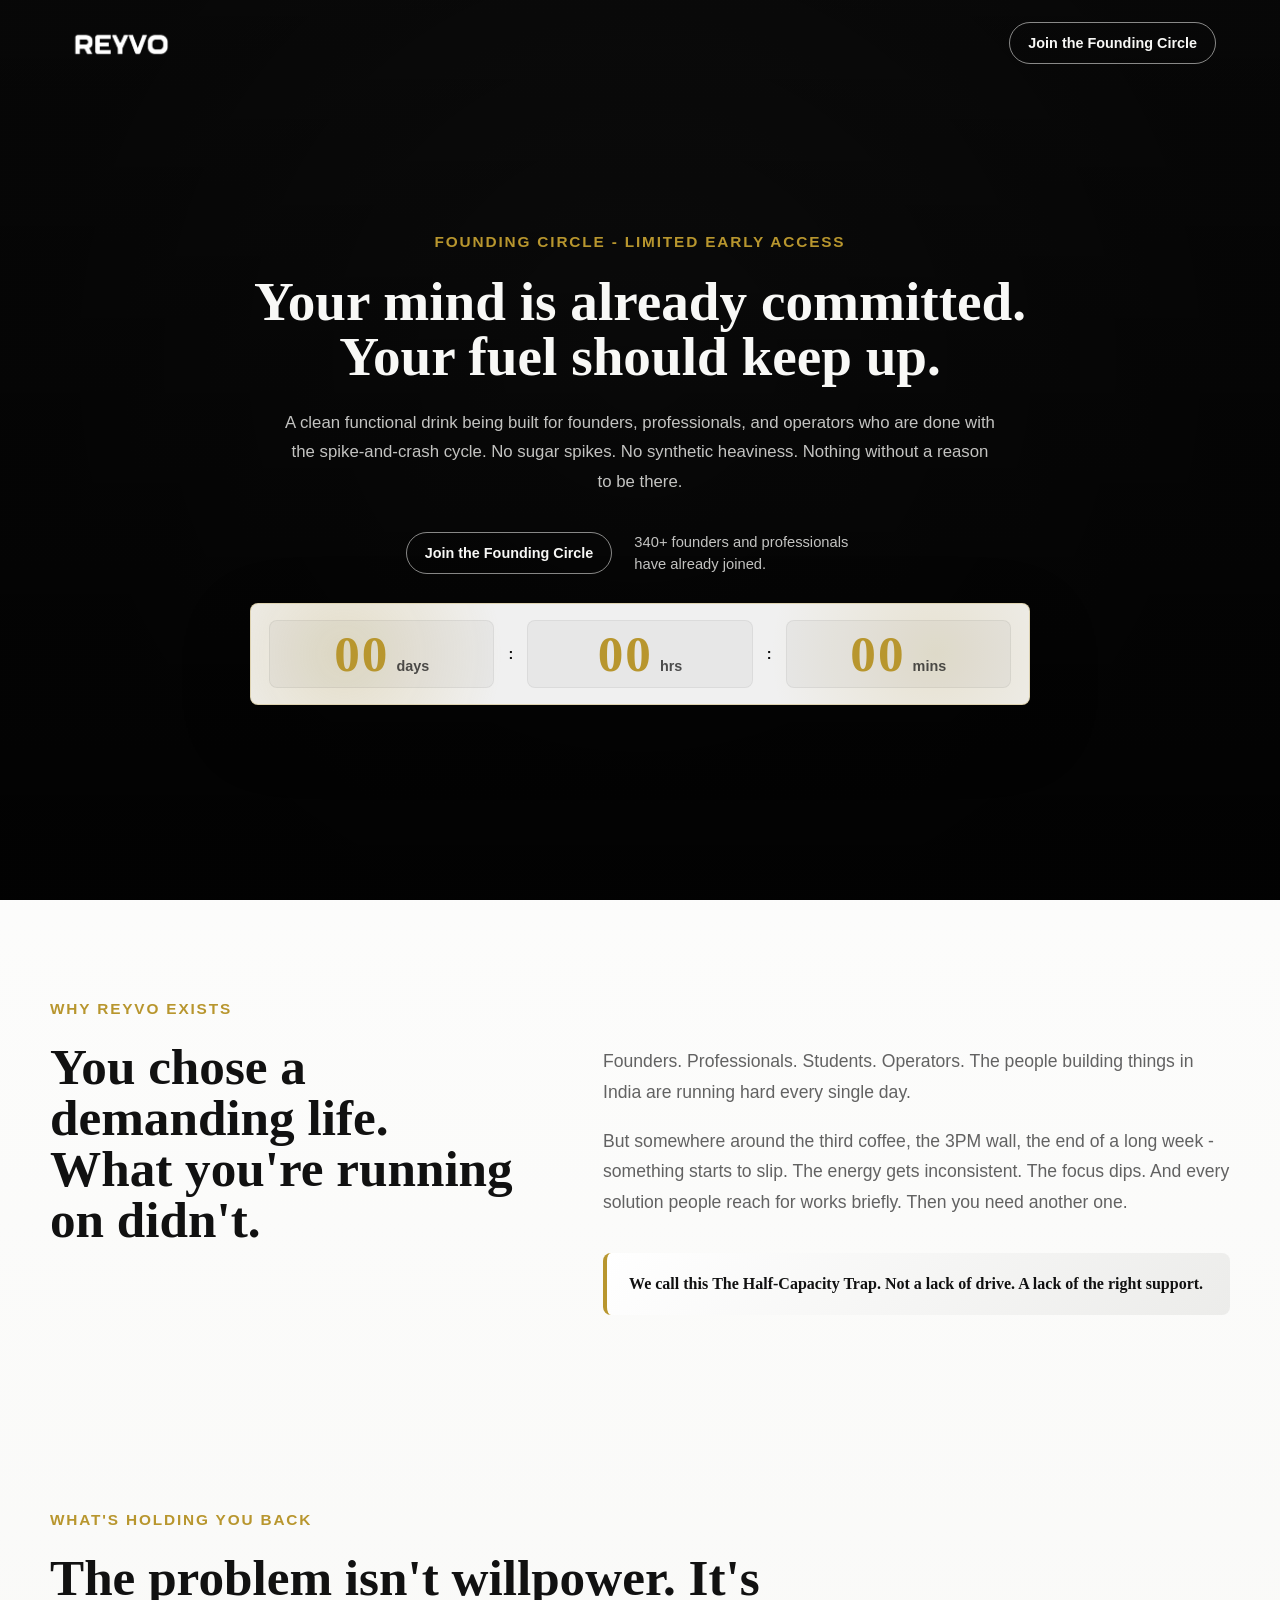
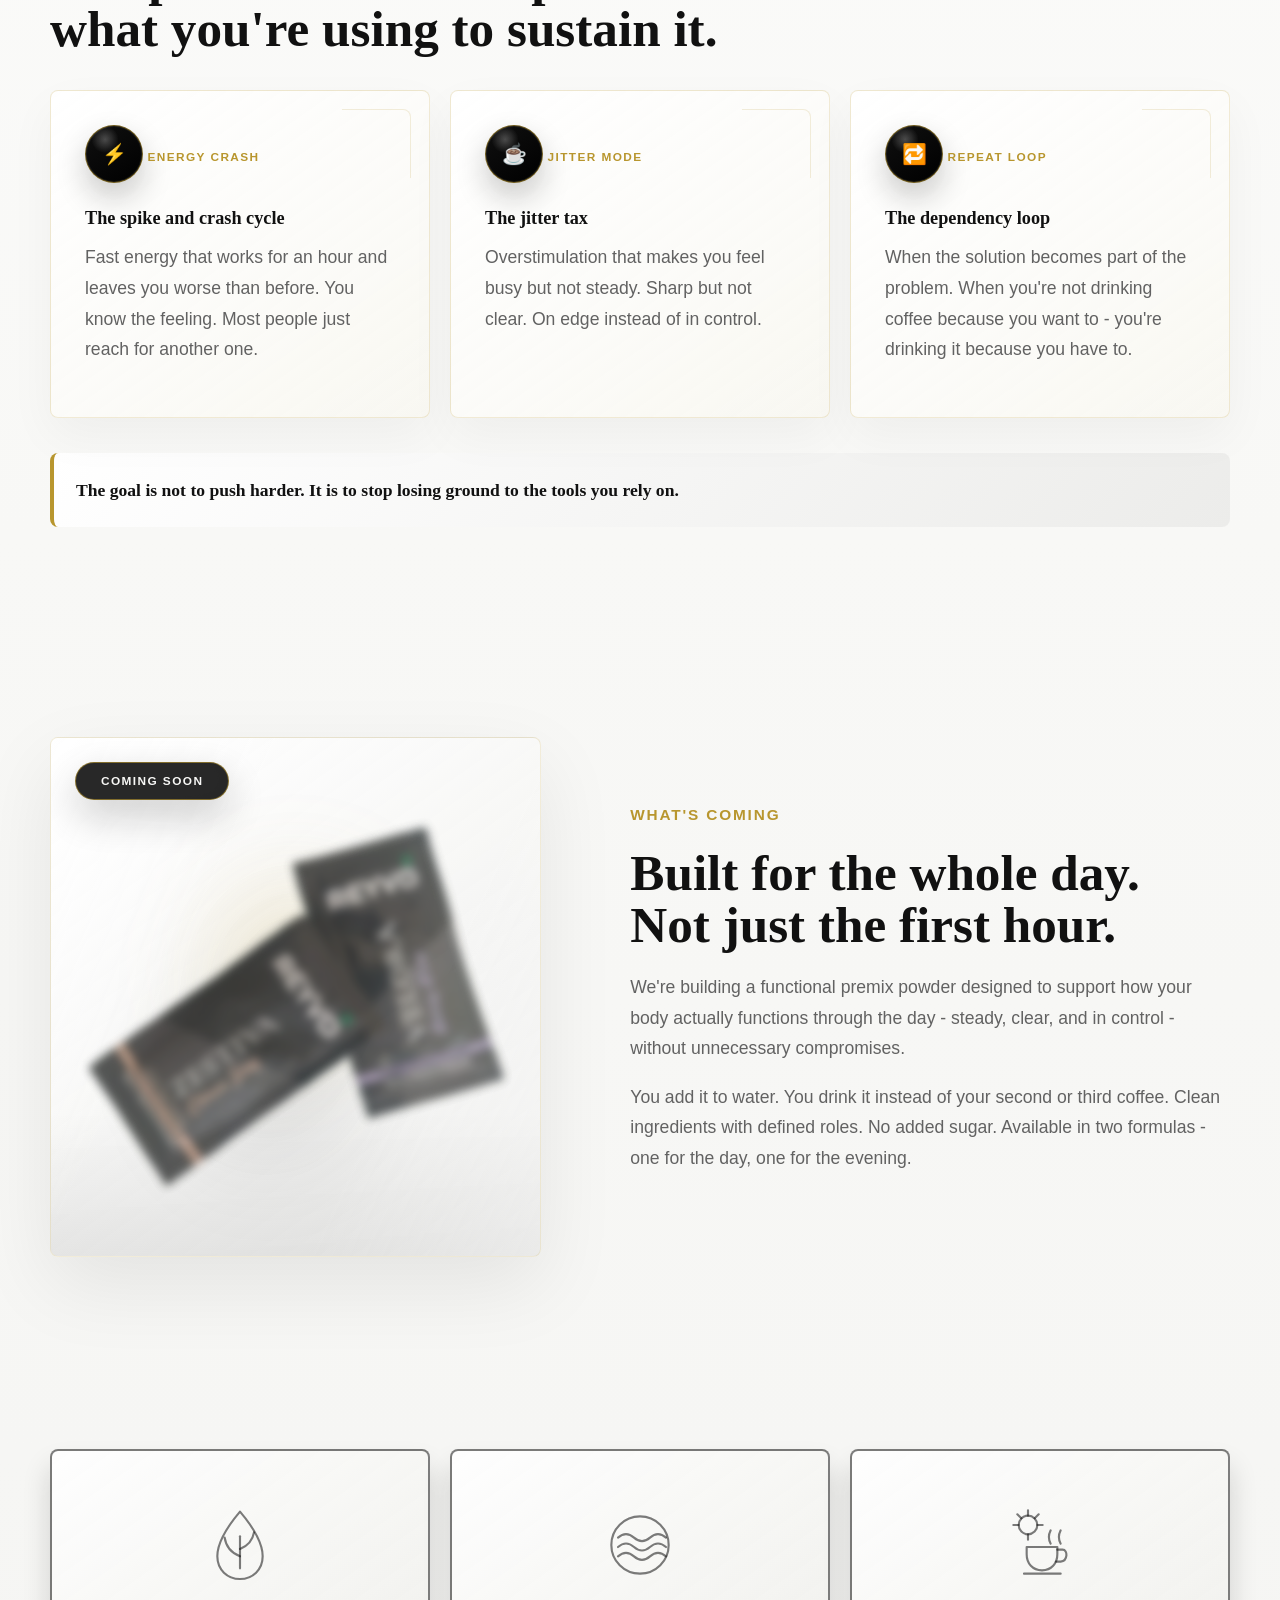
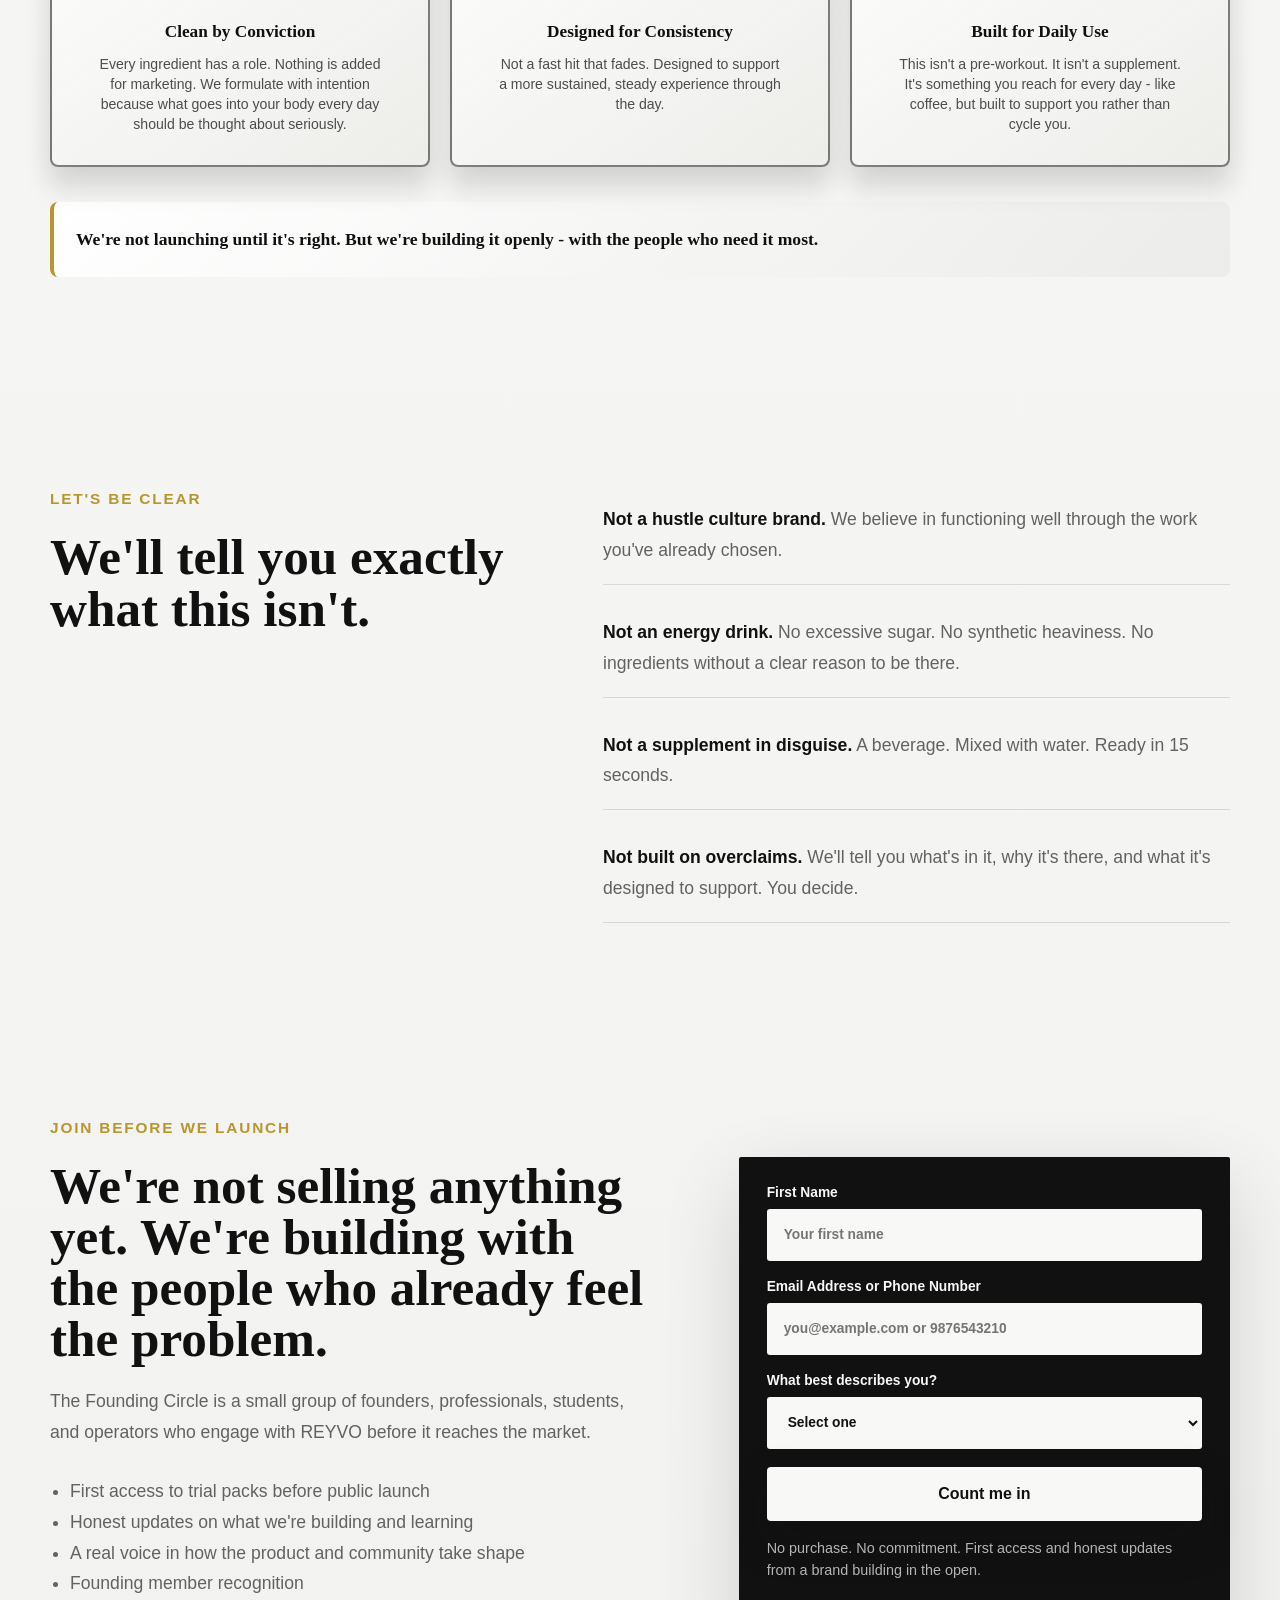
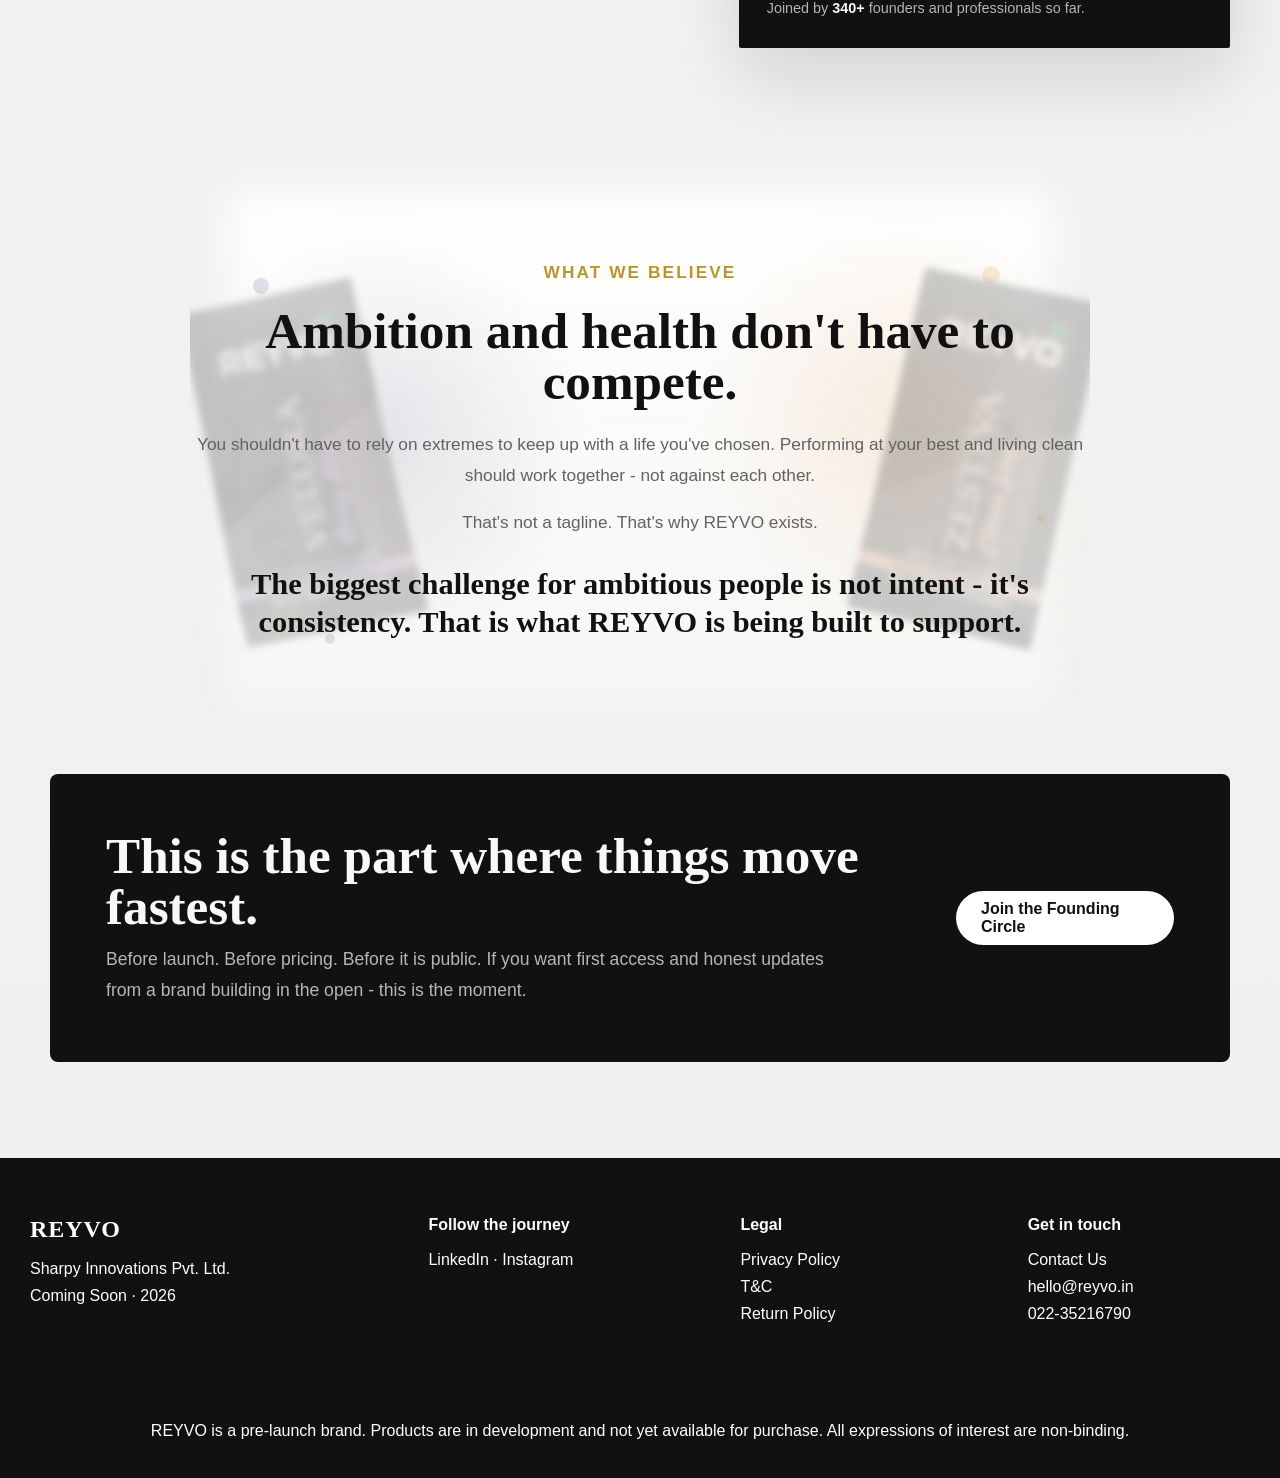
==== index.html @ 83e5f423 "coming soon page" ====
<!DOCTYPE html>
<html lang="en">

<head>
    <meta charset="UTF-8">
    <meta name="viewport" content="width=device-width, initial-scale=1.0">
    <title>REYVO - Coming Soon</title>
    <link rel="preconnect" href="https://fonts.googleapis.com">
    <link rel="preconnect" href="https://fonts.gstatic.com" crossorigin>
    <link
        href="https://fonts.googleapis.com/css2?family=Bebas+Neue&family=DM+Sans:wght@500;700&family=Inter:wght@400;500;600;700;800&display=swap"
        rel="stylesheet">
    <link rel="stylesheet" href="style.css">
</head>

<body>
    <header class="site-header">
        <a class="brand" href="#top" aria-label="REYVO home">
            <img src="assets/reyvo-logo.png" alt="REYVO">
        </a>
        <a class="header-cta" href="#founding-circle">Join the Founding Circle</a>
    </header>

    <main id="top">
        <section class="hero section reveal">
            <div class="hero-bg" aria-hidden="true">
                <video class="hero-video" autoplay muted loop playsinline preload="auto">
                    <source src="assets/video-hero.mp4" type="video/mp4">
                </video>
                <div class="hero-overlay"></div>
            </div>
            <div class="hero-copy reveal-left">
                <p class="eyebrow">Founding Circle - Limited Early Access</p>
                <h1>Your mind is already committed. Your fuel should keep up.</h1>
                <p class="hero-text">A clean functional drink being built for founders, professionals, and operators who
                    are done with the spike-and-crash cycle. No sugar spikes. No synthetic heaviness. Nothing without a
                    reason to be there.</p>
                <div class="hero-actions">
                    <a class="header-cta" href="#founding-circle">Join the Founding Circle</a>
                    <p><span data-count>340+</span> founders and professionals have already joined.</p>
                </div>
                <div class="hero-countdown" id="countdown" aria-label="Launch countdown">
                    <span><strong id="days">--</strong> days </span>
                    :
                    <span><strong id="hours">--</strong> hrs</span>
                    :
                    <span><strong id="minutes">--</strong> mins</span>
                </div>
            </div>
        </section>

        <section class="section split reveal">
            <div>
                <p class="eyebrow">Why REYVO Exists</p>
                <h2>You chose a demanding life. What you're running on didn't.</h2>
            </div>
            <div class="body-copy">
                <p>Founders. Professionals. Students. Operators. The people building things in India are running hard
                    every single day.</p>
                <p>But somewhere around the third coffee, the 3PM wall, the end of a long week - something starts to
                    slip. The energy gets inconsistent. The focus dips. And every solution people reach for works
                    briefly. Then you need another one.</p>
                <div class="callout">We call this <strong>The Half-Capacity Trap</strong>. Not a lack of drive. A lack
                    of the right support.</div>
            </div>
        </section>

        <section class="section reveal">
            <div class="section-heading">
                <p class="eyebrow">What's Holding You Back</p>
                <h2>The problem isn't willpower. It's what you're using to sustain it.</h2>
            </div>
            <div class="three-grid">
                <article class="card">
                    <div class="card-icon" aria-hidden="true">&#9889;</div>
                    <span>Energy crash</span>
                    <h3>The spike and crash cycle</h3>
                    <p>Fast energy that works for an hour and leaves you worse than before. You know the feeling. Most
                        people just reach for another one.</p>
                </article>
                <article class="card">
                    <div class="card-icon" aria-hidden="true">&#9749;</div>
                    <span>Jitter mode</span>
                    <h3>The jitter tax</h3>
                    <p>Overstimulation that makes you feel busy but not steady. Sharp but not clear. On edge instead of
                        in control.</p>
                </article>
                <article class="card">
                    <div class="card-icon" aria-hidden="true">&#128257;</div>
                    <span>Repeat loop</span>
                    <h3>The dependency loop</h3>
                    <p>When the solution becomes part of the problem. When you're not drinking coffee because you want
                        to - you're drinking it because you have to.</p>
                </article>
            </div>
            <p class="bottom-line">The goal is not to push harder. It is to stop losing ground to the tools you rely on.
            </p>
        </section>

        <section class="section product-section reveal">
            <div class="product-visual" aria-hidden="true">
                <span class="product-badge">Coming Soon</span>
                <img class="product-tease" src="assets/both_can_rembg.png" alt="">
            </div>
            <div class="product-copy">
                <p class="eyebrow">What's Coming</p>
                <h2>Built for the whole day. Not just the first hour.</h2>
                <p>We're building a functional premix powder designed to support how your body actually functions
                    through the day - steady, clear, and in control - without unnecessary compromises.</p>
                <p>You add it to water. You drink it instead of your second or third coffee. Clean ingredients with
                    defined roles. No added sugar. Available in two formulas - one for the day, one for the evening.</p>
            </div>
        </section>

        <section class="section reveal">
            <div class="three-grid pillars">
                <article>
                    <div class="pillar-mark">
                  
                        <svg class="pillar-icon" viewBox="0 0 120 120" aria-hidden="true">
                            <path d="M60 10C38 36 26 58 26 77c0 20 15 34 34 34s34-14 34-34C94 58 82 36 60 10Z" />
                            <path d="M60 95V47" />
                            <path d="M60 77c-13-5-21-14-23-28" />
                            <path d="M60 66c12-5 19-13 21-25" />
                        </svg>
                    </div>
                    <h3>Clean by Conviction</h3>
                    <p>Every ingredient has a role. Nothing is added for marketing. We formulate with intention because
                        what goes into your body every day should be thought about seriously.</p>
                </article>
                <article>
                    <div class="pillar-mark">
                      
                        <svg class="pillar-icon" viewBox="0 0 120 120" aria-hidden="true">
                            <circle cx="60" cy="60" r="43" />
                            <path d="M27 49c8-7 16-7 24 0s16 7 24 0 16-7 24 0" />
                            <path d="M27 63c8-7 16-7 24 0s16 7 24 0 16-7 24 0" />
                            <path d="M27 77c8-7 16-7 24 0s16 7 24 0 16-7 24 0" />
                        </svg>
                    </div>
                    <h3>Designed for Consistency</h3>
                    <p>Not a fast hit that fades. Designed to support a more sustained, steady experience through the
                        day.</p>
                </article>
                <article>
                    <div class="pillar-mark">
                   
                        <svg class="pillar-icon" viewBox="0 0 120 120" aria-hidden="true">
                            <circle cx="42" cy="30" r="14" />
                            <path d="M42 8v8M42 44v8M20 30h8M56 30h8M26 14l6 6M58 14l-6 6" />
                            <path d="M50 63h36v11c0 14-9 24-23 24S40 88 40 74V63h10Z" />
                            <path d="M86 67h8c8 0 8 17-3 18h-7" />
                            <path d="M36 103h55" />
                            <path d="M76 38c-4 8-4 13 0 20M91 38c-4 8-4 13 0 20" />
                        </svg>
                    </div>
                    <h3>Built for Daily Use</h3>
                    <p>This isn't a pre-workout. It isn't a supplement. It's something you reach for every day - like
                        coffee, but built to support you rather than cycle you.</p>
                </article>
            </div>
            <p class="bottom-line">We're not launching until it's right. But we're building it openly - with the people
                who need it most.</p>
        </section>

        <section class="section split reveal">
            <div>
                <p class="eyebrow">Let's Be Clear</p>
                <h2>We'll tell you exactly what this isn't.</h2>
            </div>
            <div class="not-list">
                <p><strong>Not a hustle culture brand.</strong> We believe in functioning well through the work you've
                    already chosen.</p>
                <p><strong>Not an energy drink.</strong> No excessive sugar. No synthetic heaviness. No ingredients
                    without a clear reason to be there.</p>
                <p><strong>Not a supplement in disguise.</strong> A beverage. Mixed with water. Ready in 15 seconds.</p>
                <p><strong>Not built on overclaims.</strong> We'll tell you what's in it, why it's there, and what it's
                    designed to support. You decide.</p>
            </div>
        </section>

        <section class="section form-section reveal" id="founding-circle">
            <div class="form-copy">
                <p class="eyebrow">Join Before We Launch</p>
                <h2>We're not selling anything yet. We're building with the people who already feel the problem.</h2>
                <p>The Founding Circle is a small group of founders, professionals, students, and operators who engage
                    with REYVO before it reaches the market.</p>
                <ul>
                    <li>First access to trial packs before public launch</li>
                    <li>Honest updates on what we're building and learning</li>
                    <li>A real voice in how the product and community take shape</li>
                    <li>Founding member recognition</li>
                </ul>
            </div>
            <form class="signup-form" id="signupForm">
                <input type="hidden" name="form_type" value="founding_circle">
                <label>
                    First Name
                    <input type="text" name="name" placeholder="Your first name" required>
                </label>
                <label>
                    Email Address or Phone Number
                    <input type="text" name="contact" placeholder="you@example.com or 9876543210" required>
                </label>
                <label>
                    What best describes you?
                    <select name="role" required>
                        <option value="">Select one</option>
                        <option>Founder</option>
                        <option>Professional</option>
                        <option>Student</option>
                        <option>Active</option>
                        <option>Other</option>
                    </select>
                </label>
                <button class="button primary" type="submit">Count me in</button>
                <p class="form-note">No purchase. No commitment. First access and honest updates from a brand building
                    in the open.</p>
                <p class="joined">Joined by <strong data-count>340+</strong> founders and professionals so far.</p>
            </form>
        </section>

        <section class="section belief reveal">
            <div class="belief-bg" aria-hidden="true">
                <img class="belief-can belief-can-berry" src="assets/product-can.png" alt="">
                <img class="belief-can belief-can-citrus" src="assets/citrus-can-img.png" alt="">
                <span class="flavor-dot dot-one"></span>
                <span class="flavor-dot dot-two"></span>
                <span class="flavor-dot dot-three"></span>
                <span class="flavor-dot dot-four"></span>
                <span class="flavor-dot dot-five"></span>
            </div>
            <p class="eyebrow">What We Believe</p>
            <h2>Ambition and health don't have to compete.</h2>
            <p>You shouldn't have to rely on extremes to keep up with a life you've chosen. Performing at your best and
                living clean should work together - not against each other.</p>
            <p>That's not a tagline. That's why REYVO exists.</p>
            <strong>The biggest challenge for ambitious people is not intent - it's consistency. That is what REYVO is
                being built to support.</strong>
        </section>

        <section class="cta-band reveal">
            <div>
                <h2>This is the part where things move fastest.</h2>
                <p>Before launch. Before pricing. Before it is public. If you want first access and honest updates from
                    a brand building in the open - this is the moment.</p>
            </div>
            <a class="button secondary" href="#founding-circle">Join the Founding Circle</a>
        </section>
    </main>

    <footer class="footer">
        <div class="footer-inner">
            <div>
                <strong>REYVO</strong>
                <p>Sharpy Innovations Pvt. Ltd.<br>Coming Soon · 2026</p>
            </div>
            <div>
                <strong>Follow the journey</strong>
                <p><a href="https://www.linkedin.com/company/reyvo" target="_blank" rel="noopener">LinkedIn</a> · <a href="https://www.instagram.com/reyvoindia" target="_blank" rel="noopener">Instagram</a></p>
            </div>
            <div>
                <strong>Legal</strong>
                <p><a href="privacy-policy.html">Privacy Policy</a><br><a href="terms-and-conditions.html">T&amp;C</a><br><a href="refund-return-policy.html">Return Policy</a></p>
            </div>
            <div>
                <strong>Get in touch</strong>
                <p><a href="contact-us.html">Contact Us</a><br><a href="mailto:hello@reyvo.in">hello@reyvo.in</a><br><a href="tel:02235216790">022-35216790</a></p>
            </div>
            <p class="micro">REYVO is a pre-launch brand. Products are in development and not yet available for
                purchase. All expressions of interest are non-binding.</p>
        </div>
    </footer>

    <script src="script.js"></script>
</body>

</html>
---- style.css ----
:root {
    --cream: #F8F8F6;
    --warm: #ECECEA;
    --ink: #111111;
    --muted: #626262;
    --line: rgba(17, 17, 17, 0.12);
    --white: #FFFFFF;
    --silver: #C9C9C6;
    --gold: #B8962E;
    --gold-soft: rgba(184, 150, 46, 0.14);
    --graphite: #2A2A2A;
    --shadow: 0 28px 80px rgba(17, 17, 17, 0.14);
}

@font-face {
    font-family: "Davioza Molegs";
    src: url("assets/fonts/DaviozaMolegs.otf") format("opentype");
    font-weight: 400;
    font-style: normal;
    font-display: swap;
}

* {
    box-sizing: border-box;
}

html {
    scroll-behavior: smooth;
}

body {
    margin: 0;
    font-family: Calibri, "Segoe UI", Arial, sans-serif;
    background:
        linear-gradient(180deg, #FFFFFF 0%, var(--cream) 34%, #EFEFED 100%);
    color: var(--ink);
    letter-spacing: 0;
}

a {
    color: inherit;
    text-decoration: none;
}

.site-header {
    position: fixed;
    top: 0;
    left: 0;
    right: 0;
    z-index: 20;
    display: flex;
    align-items: center;
    justify-content: space-between;
    padding: 22px clamp(20px, 5vw, 72px);
    transition: background 260ms ease, border-color 260ms ease, box-shadow 260ms ease;
}

.site-header.is-scrolled {
    background: rgba(248, 248, 246, 0.9);
    border-bottom-color: var(--line);
    box-shadow: 0 10px 34px rgba(17, 17, 17, 0.08);
    backdrop-filter: blur(18px);
}

.brand {
    display: inline-flex;
    align-items: center;
    font-size: 1.28rem;
    font-weight: 800;
    transition: color 220ms ease;
}

.brand img {
    display: block;
    width: auto;
    height: 34px;
    object-fit: contain;
    filter: brightness(0) invert(1);
    transition: filter 220ms ease, opacity 220ms ease;
}

.brand:hover img {
    opacity: 0.82;
}

.site-header.is-scrolled .brand img {
    filter: none;
}

.header-cta {
    display: inline-flex;
    align-items: center;
    gap: 4px;
    min-height: 42px;
    padding: 0 18px;
    border: 1px solid rgba(248, 248, 246, 0.54);
    color: var(--cream);
    border-radius: 999px;
    font-weight: 700;
    font-size: 0.9rem;
    transition: background 220ms ease, color 220ms ease, border-color 220ms ease, transform 220ms ease;
}

.site-header.is-scrolled .header-cta {
    border-color: var(--ink);
    color: var(--ink);
}

.header-cta:hover {
    background: var(--cream);
    color: var(--ink);
    border-color: var(--cream);
    transform: translateY(-1px);
}

.site-header.is-scrolled .header-cta:hover {
    background: var(--ink);
    color: var(--cream);
    border-color: var(--ink);
}

.section {
    width: min(1180px, calc(100% - 40px));
    margin: 0 auto;
    padding: 96px 0;
}

.hero {
    position: relative;
    overflow: hidden;
    min-height: 100vh;
    display: flex;
    justify-content: center;
    align-items: center;
    isolation: isolate;
    text-align: center;
    width: 100%;
    max-width: none;
    padding-left: max(20px, calc((100vw - 1180px) / 2));
    padding-right: max(20px, calc((100vw - 1180px) / 2));
    padding-top: 130px;
    background:
        linear-gradient(rgba(17, 17, 17, 0.68), rgba(17, 17, 17, 0.84)),
        var(--ink);
}

.hero-copy {
    position: relative;
    z-index: 2;
    max-width: 880px;
    margin: 0 auto;
}

.hero .eyebrow,
.hero h1,
.hero .hero-text,
.hero .hero-actions,
.hero .hero-countdown {
    opacity: 0;
    will-change: transform, opacity;
}

.hero.visible .eyebrow {
    animation: heroSlideDown 780ms cubic-bezier(0.22, 1, 0.36, 1) 120ms both;
}

.hero.visible h1 {
    animation: heroSlideUp 900ms cubic-bezier(0.22, 1, 0.36, 1) 260ms both;
}

.hero.visible .hero-text {
    animation: heroSlideLeft 860ms cubic-bezier(0.22, 1, 0.36, 1) 430ms both;
}

.hero.visible .hero-actions {
    animation: heroSlideRight 860ms cubic-bezier(0.22, 1, 0.36, 1) 590ms both;
}

.hero.visible .hero-countdown {
    animation: heroScaleIn 820ms cubic-bezier(0.22, 1, 0.36, 1) 760ms both;
}

.hero-bg {
    position: absolute;
    inset: 0;
    z-index: 1;
    pointer-events: none;
}

.hero-video {
    position: absolute;
    inset: 0;
    width: 100%;
    height: 100%;
    object-fit: cover;
    opacity: 0.72;
    transform: scale(1.06);
    filter: blur(3px) grayscale(0.16) saturate(0.9) contrast(1.08);
}

.hero-overlay {
    position: absolute;
    inset: 0;
    background:
        linear-gradient(180deg, rgba(0, 0, 0, 0.24) 0%, rgba(0, 0, 0, 0.5) 44%, rgba(0, 0, 0, 0.78) 100%),
        radial-gradient(circle at 50% 40%, rgba(0, 0, 0, 0.05), rgba(0, 0, 0, 0.46) 70%);
}

.eyebrow {
    margin: 0 0 18px;
    color: var(--gold);
    font-size: 0.96rem;
    font-weight: 800;
    letter-spacing: 0.12em;
    text-transform: uppercase;
}

.hero h1 {
    color: var(--cream);
    line-height: 1;
}

.hero .hero-text,
.hero .hero-actions p {
    color: rgba(248, 248, 246, 0.78);
}

h1,
h2,
h3,
p {
    margin-top: 0;
}

h1 {
    font-family: Georgia, "Times New Roman", serif;
    max-width: 820px;
    margin-bottom: 24px;
    font-size: clamp(3rem, 5.8vw, 3.45rem);
    line-height: 0.98;
    letter-spacing: 0;
}

h2 {
    font-family: Georgia, "Times New Roman", serif;
    margin-bottom: 22px;
    font-size: clamp(2rem, 4vw, 3.6rem);
    line-height: 1;
    letter-spacing: 0;
}

h3 {
    font-family: Georgia, "Times New Roman", serif;
    margin-bottom: 12px;
    font-size: 1.14rem;
    line-height: 1.25;
}

p,
li {
    color: var(--muted);
    font-size: 1.1rem;
    line-height: 1.75;
}

.hero-text {
    margin-left: auto;
    margin-right: auto;
    max-width: 710px;
    font-size: 1.05rem;
}

.hero-actions {
    display: flex;
    flex-wrap: wrap;
    gap: 18px 22px;
    justify-content: center;
    align-items: center;
    margin-top: 34px;
}

.hero-actions p {
    max-width: 240px;
    margin: 0;
    font-size: 0.92rem;
    line-height: 1.5;
    text-align: left;
}

.hero-countdown {
    position: relative;
    width: min(780px, 100%);
    margin: 28px auto 0;
    padding: 16px 18px;
    display: flex;
    align-items: center;
    justify-content: center;
    gap: 14px;
    background: rgba(255, 255, 255, 0.94);
    border: 1px solid rgba(184, 150, 46, 0.32);
    border-radius: 8px;
    box-shadow: 0 24px 70px rgba(0, 0, 0, 0.24);
    color: var(--ink);
    font-family: Calibri, "Segoe UI", Arial, sans-serif;
    font-size: 0.9rem;
    font-weight: 700;
    overflow: hidden;
    text-transform: lowercase;
}

.hero-countdown::before {
    content: "";
    position: absolute;
    inset: 0;
    background:
        radial-gradient(circle at 12% 50%, rgba(184, 150, 46, 0.2), transparent 23%),
        radial-gradient(circle at 88% 50%, rgba(184, 150, 46, 0.16), transparent 24%);
    pointer-events: none;
}

.hero-countdown::after {
    content: "";
    position: absolute;
    top: 0;
    bottom: 0;
    left: -45%;
    width: 38%;
    background: linear-gradient(90deg, transparent, rgba(184, 150, 46, 0.18), transparent);
    transform: skewX(-18deg);
    animation: countdownSheen 4.8s ease-in-out infinite;
    pointer-events: none;
}

.hero-countdown span {
    position: relative;
    z-index: 1;
    flex: 1 1 0;
    min-height: 64px;
    display: inline-flex;
    justify-content: center;
    align-items: baseline;
    gap: 7px;
    padding: 10px 14px;
    background: rgba(17, 17, 17, 0.035);
    border: 1px solid rgba(17, 17, 17, 0.06);
    border-radius: 8px;
    color: rgba(17, 17, 17, 0.72);
    white-space: nowrap;
    transition: transform 220ms ease, border-color 220ms ease, background 220ms ease;
}

.hero-countdown span:hover {
    transform: translateY(-3px);
    background: rgba(184, 150, 46, 0.1);
    border-color: rgba(184, 150, 46, 0.28);
}

.hero-countdown strong {
    color: var(--gold);
    font-family: Georgia, "Times New Roman", serif;
    font-size: clamp(2.2rem, 4vw, 3.2rem);
    line-height: 0.9;
    letter-spacing: 0.04em;
}

.hero-countdown i {
    position: relative;
    z-index: 1;
    display: inline-flex;
    color: rgba(17, 17, 17, 0.42);
    font-style: normal;
}

.hero-countdown i::before {
    content: "\00B7";
}

.button {
    display: inline-flex;
    align-items: center;
    justify-content: center;
    min-height: 54px;
    padding: 0 24px;
    border-radius: 999px;
    border: 1px solid transparent;
    font-family: Calibri, "Segoe UI", Arial, sans-serif;
    font-weight: 800;
    transition: transform 220ms ease, box-shadow 220ms ease, background 220ms ease;
    cursor: pointer;
}

.button:hover {
    transform: translateY(-2px);
}

.primary {
    background: var(--ink);
    color: var(--cream);
    box-shadow: 0 18px 44px rgba(17, 17, 17, 0.22);
}

.primary:hover {
    background: #000000;
    box-shadow: 0 22px 54px rgba(17, 17, 17, 0.28);
}

.secondary {
    background: var(--white);
    color: var(--ink);
}

.hero-panel {
    position: relative;
    min-height: 560px;
    padding: 34px;
    overflow: hidden;
    background:
        linear-gradient(145deg, rgba(255, 255, 255, 0.94), rgba(232, 232, 230, 0.84)),
        radial-gradient(circle at 20% 12%, rgba(5, 5, 5, 0.9), transparent 34%);
    border: 1px solid rgba(17, 17, 17, 0.1);
    border-radius: 8px;
    box-shadow: var(--shadow);
}


.product-orbit {
    position: absolute;
    inset: 0;
    display: grid;
    place-items: center;
}

.product-blur {
    width: 210px;
    height: 360px;
    border-radius: 26px;
    background:
        linear-gradient(90deg, rgba(255, 255, 255, 0.28), transparent 22%),
        linear-gradient(155deg, #111111 0%, #303030 44%, #B8962E 72%, #D8D8D4 100%);
    filter: blur(3.5px);
    transform: rotate(-8deg);
    animation: floatProduct 6s ease-in-out infinite;
}

.product-blur::after {
    content: "REYVO";
    position: absolute;
    inset: 0;
    display: grid;
    place-items: center;
    color: rgba(237, 237, 234, 0.78);
    font-size: 2rem;
    font-weight: 800;
    writing-mode: vertical-rl;
}

.can-shadow {
    position: absolute;
    bottom: 86px;
    width: 260px;
    height: 32px;
    background: rgba(17, 17, 17, 0.2);
    border-radius: 50%;
    filter: blur(16px);
    animation: shadowPulse 6s ease-in-out infinite;
}

.hero-proof {
    position: absolute;
    left: 24px;
    right: 24px;
    bottom: 24px;
    z-index: 2;
    display: flex;
    flex-wrap: wrap;
    gap: 10px;
}

.hero-proof span {
    min-height: 34px;
    display: inline-flex;
    align-items: center;
    padding: 0 13px;
    background: rgba(255, 255, 255, 0.76);
    border: 1px solid rgba(184, 150, 46, 0.24);
    border-radius: 999px;
    color: var(--ink);
    font-size: 0.78rem;
    font-weight: 800;
    backdrop-filter: blur(12px);
}

.countdown-band {
    width: min(1180px, calc(100% - 40px));
    margin: -34px auto 28px;
    padding: clamp(24px, 4vw, 38px);
    display: grid;
    grid-template-columns: 0.85fr 1.15fr;
    gap: 24px;
    align-items: center;
    background: var(--ink);
    border: 1px solid rgba(184, 150, 46, 0.28);
    border-radius: 8px;
    box-shadow: 0 24px 70px rgba(17, 17, 17, 0.16);
}

.countdown-band h2 {
    margin: 0;
    color: var(--cream);
    font-size: clamp(1.6rem, 3vw, 3rem);
}

.countdown {
    position: relative;
    z-index: 2;
    display: grid;
    grid-template-columns: repeat(3, 1fr);
    gap: 10px;
}

.countdown div {
    padding: 18px 12px;
    background: rgba(255, 255, 255, 0.08);
    border: 1px solid rgba(248, 248, 246, 0.16);
    border-radius: 8px;
    text-align: center;
    transition: transform 220ms ease, border-color 220ms ease, background 220ms ease;
}

.countdown div:hover {
    transform: translateY(-4px);
    background: rgba(184, 150, 46, 0.14);
    border-color: rgba(184, 150, 46, 0.58);
}

.countdown strong {
    display: block;
    color: var(--cream);
    font-size: 2rem;
}

.countdown span {
    color: rgba(248, 248, 246, 0.68);
    font-size: 0.72rem;
    font-weight: 800;
    text-transform: uppercase;
}

.split {
    display: grid;
    grid-template-columns: 0.85fr 1.15fr;
    gap: clamp(32px, 7vw, 96px);
}

.body-copy {

    padding-top: 50px;
}

.body-copy p {
    margin-bottom: 18px;
}

.callout,
.bottom-line {
    margin-top: 35px;
    padding: 22px;
    color: var(--ink);
    background: linear-gradient(135deg, #FFFFFF, var(--warm));
    border-left: 4px solid var(--gold);
    border-radius: 8px;
    font-family: Georgia, "Times New Roman", serif;
    font-weight: 600;
}

.section-heading {
    max-width: 820px;
    margin-bottom: 36px;
}

.three-grid {
    display: grid;
    grid-template-columns: repeat(3, minmax(0, 1fr));
    gap: 20px;
}

.card {
    position: relative;
    padding: 34px;
    background:
        linear-gradient(145deg, rgba(255, 255, 255, 0.98), rgba(248, 247, 241, 0.86));
    border: 1px solid rgba(184, 150, 46, 0.2);
    border-radius: 8px;
    overflow: hidden;
    box-shadow: 0 18px 48px rgba(17, 17, 17, 0.045);
    transition: transform 260ms ease, box-shadow 260ms ease, border-color 260ms ease, background 260ms ease;
}

.card::before {
    content: "";
    position: absolute;
    inset: 0;
    background:
        linear-gradient(120deg, transparent 12%, rgba(255, 255, 255, 0.72) 38%, transparent 58%),
        radial-gradient(circle at 18% 12%, rgba(184, 150, 46, 0.18), transparent 30%);
    opacity: 0;
    transform: translateX(-22%);
    transition: opacity 260ms ease, transform 520ms ease;
    pointer-events: none;
}

.card::after {
    content: "";
    position: absolute;
    top: 18px;
    right: 18px;
    width: 68px;
    height: 68px;
    border-top: 1px solid rgba(184, 150, 46, 0.28);
    border-right: 1px solid rgba(184, 150, 46, 0.28);
    border-radius: 0 8px 0 0;
    opacity: 0.58;
    pointer-events: none;
}

.card:hover {
    transform: translateY(-10px);
    background:
        linear-gradient(145deg, #FFFFFF, rgba(248, 247, 241, 0.96));
    border-color: rgba(184, 150, 46, 0.52);
    box-shadow: 0 28px 80px rgba(17, 17, 17, 0.13), 0 0 0 1px rgba(184, 150, 46, 0.08);
}

.card:hover::before {
    opacity: 1;
    transform: translateX(12%);
}

.card-icon {
    width: 46px;
    height: 46px;
    display: grid;
    place-items: center;
    margin-bottom: 28px;
    background: var(--ink);
    border: 1px solid rgba(184, 150, 46, 0.32);
    border-radius: 50%;
    color: var(--gold);
    font-size: 0.76rem;
    font-weight: 900;
}



.card .card-icon {
    position: relative;
    z-index: 1;
    width: 58px;
    height: 58px;
    display: inline-grid;
    margin-bottom: 24px;
    background:
        radial-gradient(circle at 34% 24%, rgba(255, 255, 255, 0.26), transparent 24%),
        linear-gradient(145deg, #101010, #000000);
    border-color: rgba(184, 150, 46, 0.58);
    box-shadow: 0 14px 30px rgba(17, 17, 17, 0.22), inset 0 0 0 1px rgba(255, 255, 255, 0.06);
    font-size: 1.25rem;
    font-weight: 700;
    transition: transform 260ms ease, box-shadow 260ms ease, border-color 260ms ease;
}

.card:hover .card-icon {
    transform: translateY(-3px) scale(1.06);
    border-color: rgba(216, 187, 93, 0.82);
    box-shadow: 0 18px 40px rgba(17, 17, 17, 0.27), 0 0 26px rgba(184, 150, 46, 0.18);
}

.card span {
    position: relative;
    z-index: 1;
    display: inline-flex;
    margin-bottom: 18px;
    color: var(--gold);
    font-size: 0.74rem;
    font-weight: 800;
    letter-spacing: 0.12em;
    text-transform: uppercase;
}

.card h3,
.card p {
    position: relative;
    z-index: 1;
}

.pillars article {
    position: relative;
    min-height: 318px;
    display: flex;
    flex-direction: column;
    align-items: center;
    justify-content: flex-start;
    padding: 32px 22px 28px;
    background:
        linear-gradient(145deg, rgba(255, 255, 255, 0.86), rgba(235, 235, 231, 0.78));
    border: 2px solid rgba(17, 17, 17, 0.54);
    border-radius: 8px;
    text-align: center;
    box-shadow: 0 18px 28px rgba(17, 17, 17, 0.16);
    transition: transform 260ms ease, box-shadow 260ms ease, border-color 260ms ease, background 260ms ease;
}

.pillars article:hover {
    transform: translateY(-7px);
    background:
        linear-gradient(145deg, rgba(255, 255, 255, 0.96), rgba(242, 242, 238, 0.9));
    border-color: rgba(184, 150, 46, 0.82);
    box-shadow: 0 24px 38px rgba(17, 17, 17, 0.2);
}

.pillar-mark {
    position: relative;
    width: 124px;
    height: 124px;
    display: grid;
    place-items: center;
    margin: 0 auto 14px;
    color: rgba(17, 17, 17, 0.55);
}

.pillar-mark span {
    position: absolute;
    left: -2px;
    top: 48%;
    color: rgba(17, 17, 17, 0.5);
    font-size: 0.92rem;
    font-weight: 500;
    letter-spacing: 0.04em;
}

.pillar-icon {
    width: 80px;
    height: 80px;
    fill: none;
    stroke: currentColor;
    stroke-width: 3.2;
    stroke-linecap: round;
    stroke-linejoin: round;
    transition: transform 260ms ease, color 260ms ease;
}

.pillars article:hover .pillar-icon {
    color: rgba(184, 150, 46, 0.78);
    transform: translateY(-3px) scale(1.04);
}

.pillars h3 {
    max-width: 260px;
    margin: 0 auto 12px;
    font-size: 1.08rem;
    line-height: 1.28;
}

.pillars p {
    max-width: 290px;
    margin: 0 auto;
    color: rgba(17, 17, 17, 0.74);
    font-size: 0.88rem;
    line-height: 1.42;
}

.product-section {
    display: grid;
    grid-template-columns: 0.9fr 1.1fr;
    gap: clamp(34px, 7vw, 92px);
    align-items: center;
}

.product-visual {
    position: relative;
    min-height: 520px;
    display: grid;
    place-items: center;
    background:
        linear-gradient(145deg, rgba(255, 255, 255, 0.96), rgba(236, 236, 234, 0.82));
    border: 1px solid rgba(184, 150, 46, 0.18);
    border-radius: 8px;
    overflow: hidden;
    box-shadow: 0 28px 80px rgba(17, 17, 17, 0.08);
}

.product-visual::before {
    content: "";
    position: absolute;
    inset: 12%;
    background:
        radial-gradient(circle at 50% 42%, rgba(184, 150, 46, 0.24), transparent 42%),
        radial-gradient(circle at 42% 70%, rgba(17, 17, 17, 0.14), transparent 36%);
    filter: blur(38px);
    pointer-events: none;
}

.product-visual::after {
    content: "";
    position: absolute;
    inset: 0;
    background:
        linear-gradient(115deg, rgba(255, 255, 255, 0.62), transparent 32%, transparent 68%, rgba(255, 255, 255, 0.36)),
        linear-gradient(180deg, transparent 72%, rgba(17, 17, 17, 0.07));
    pointer-events: none;
}

.product-tease {
    position: relative;
    z-index: 1;
    width: min(88%, 520px);
    max-height: 500px;
    object-fit: contain;
    filter: blur(4.5px) saturate(0.9) brightness(0.88);
    opacity: 0.9;
    transform: rotate(-4deg) scale(1.08);
    transition: transform 320ms ease, filter 320ms ease, opacity 320ms ease;
}

.product-visual:hover .product-tease {
    filter: blur(3.5px) saturate(0.96) brightness(0.94);
    opacity: 0.96;
    transform: rotate(-2deg) scale(1.12);
}

.product-badge {
    position: absolute;
    top: 24px;
    left: 24px;
    z-index: 2;
    display: inline-flex;
    align-items: center;
    min-height: 38px;
    padding: 0 25px;
    background: rgba(17, 17, 17, 0.9);
    border: 1px solid rgba(184, 150, 46, 0.62);
    border-radius: 999px;
    color: var(--cream);
    box-shadow: 0 16px 38px rgba(17, 17, 17, 0.2);
    font-size: 0.74rem;
    font-weight: 900;
    letter-spacing: 0.12em;
    text-transform: uppercase;
    backdrop-filter: blur(14px);
}

.not-list {
    display: grid;
    gap: 14px;
}

.not-list p {
    margin: 0;
    padding: 18px 0;
    border-bottom: 1px solid var(--line);
}

.not-list strong {
    color: var(--ink);
}

.form-section {
    display: grid;
    grid-template-columns: 1fr 0.82fr;
    gap: clamp(32px, 7vw, 92px);
    align-items: start;
}

.form-copy ul {
    margin: 28px 0 0;
    padding-left: 20px;
}

.signup-form {
    margin-top: 42px;
    padding: 28px;
    background: var(--ink);
    border-radius: 2px;
    box-shadow: var(--shadow);
}

label {
    display: grid;
    gap: 9px;
    margin-bottom: 18px;
    color: var(--cream);
    font-size: 0.86rem;
    font-weight: 800;
}

input,
select,
textarea {
    width: 100%;
    min-height: 52px;
    padding: 0 16px;
    color: var(--ink);
    background: var(--cream);
    border: 1px solid transparent;
    border-radius: 3px;
    font: inherit;
}

input:focus,
select:focus,
textarea:focus {
    outline: 2px solid var(--silver);
    outline-offset: 2px;
}

textarea {
    min-height: 140px;
    padding-top: 14px;
    resize: vertical;
}

.signup-form .button {
    width: 100%;
    background: var(--cream);
    color: var(--ink);
    border-radius: 4px !important;
    font-size: 16px;
}

.signup-form .button:hover {
    background: var(--gold);
    color: var(--white);
}

.form-note,
.joined {
    margin: 16px 0 0;
    color: rgba(237, 237, 234, 0.74);
    font-size: 0.9rem;
    line-height: 1.55;
}

.joined strong {
    color: var(--cream);
}

.belief {
    position: relative;
    max-width: 900px;
    min-height: 610px;
    display: grid;
    align-content: center;
    text-align: center;
    isolation: isolate;
    overflow: hidden;
}

.belief-bg {
    position: absolute;
    inset: 0;
    z-index: 0;
    pointer-events: none;
}

.belief-bg::before {
    content: "";
    position: absolute;
    inset: 8% 4%;
    background:
        radial-gradient(circle at 18% 48%, rgba(70, 44, 92, 0.12), transparent 28%),
        radial-gradient(circle at 82% 44%, rgba(221, 142, 54, 0.14), transparent 28%),
        linear-gradient(180deg, rgba(255, 255, 255, 0.9), rgba(248, 248, 246, 0.72));
    filter: blur(18px);
}

.belief-can {
    position: absolute;
    top: 50%;
    width: min(28vw, 300px);
    max-width: 34%;
    opacity: 0.28;
    filter: blur(3.5px) saturate(0.9) brightness(0.92);
    transform-origin: center;
}

.belief-can-berry {
    left: -5%;
    transform: translateY(-52%) rotate(-12deg);
    animation: beliefBerryFloat 8s ease-in-out infinite;
}

.belief-can-citrus {
    right: -5%;
    transform: translateY(-48%) rotate(13deg);
    animation: beliefCitrusFloat 9s ease-in-out infinite;
}

.flavor-dot {
    position: absolute;
    display: block;
    border-radius: 50%;
    opacity: 0.54;
    filter: blur(0.2px);
    animation: flavorDrift 7s ease-in-out infinite;
}

.dot-one {
    left: 7%;
    top: 22%;
    width: 16px;
    height: 16px;
    background: rgba(82, 47, 112, 0.28);
}

.dot-two {
    left: 15%;
    bottom: 18%;
    width: 10px;
    height: 10px;
    background: rgba(42, 24, 56, 0.22);
    animation-delay: -1.8s;
}

.dot-three {
    right: 10%;
    top: 20%;
    width: 18px;
    height: 18px;
    background: rgba(226, 143, 46, 0.32);
    animation-delay: -3.2s;
}

.dot-four {
    right: 18%;
    bottom: 20%;
    width: 11px;
    height: 11px;
    background: rgba(244, 180, 67, 0.26);
    animation-delay: -4.5s;
}

.dot-five {
    right: 5%;
    bottom: 38%;
    width: 8px;
    height: 8px;
    background: rgba(184, 150, 46, 0.28);
    animation-delay: -2.4s;
}

.belief .eyebrow,
.belief h2,
.belief p,
.belief strong {
    position: relative;
    z-index: 1;
}

.belief p {
    font-size: 1.08rem;
}

.belief strong {
    display: block;
    margin-top: 10px;
    font-family: Georgia, "Times New Roman", serif;
    font-size: clamp(1.25rem, 3vw, 1.9rem);
    line-height: 1.25;
}

@keyframes beliefBerryFloat {

    0%,
    100% {
        transform: translateY(-52%) translateX(0) rotate(-12deg);
    }

    50% {
        transform: translateY(-57%) translateX(18px) rotate(-8deg);
    }
}

@keyframes beliefCitrusFloat {

    0%,
    100% {
        transform: translateY(-48%) translateX(0) rotate(13deg);
    }

    50% {
        transform: translateY(-53%) translateX(-18px) rotate(9deg);
    }
}

@keyframes flavorDrift {

    0%,
    100% {
        transform: translate3d(0, 0, 0) scale(1);
    }

    50% {
        transform: translate3d(10px, -16px, 0) scale(1.18);
    }
}

.cta-band {
    width: min(1180px, calc(100% - 40px));
    margin: 20px auto 96px;
    padding: clamp(28px, 5vw, 56px);
    display: flex;
    gap: 28px;
    align-items: center;
    justify-content: space-between;
    background: var(--ink);
    border-radius: 8px;
}

.cta-band h2 {
    margin-bottom: 12px;
    color: var(--cream);
    font-size: clamp(1.8rem, 4vw, 3.5rem);
}

.cta-band p {
    max-width: 720px;
    margin: 0;
    color: rgba(237, 237, 234, 0.75);
}

.footer {
    padding: 58px 0 34px;
    background: #111111;
    border-top: 0;
    color: #FFFFFF;
}

.footer-inner {
    width: min(1220px, calc(100% - 40px));
    margin: 0 auto;
    display: grid;
    grid-template-columns: 1.25fr 0.9fr 0.8fr 0.9fr;
    gap: clamp(36px, 7vw, 92px);
    align-items: start;
}

.footer strong {
    display: block;
    margin-bottom: 12px;
    color: #FFFFFF;
    font-size: 1rem;
    font-weight: 800;
}

.footer-inner>div:first-child strong {
    font-family: Georgia, "Times New Roman", serif;
    font-size: 1.5rem;
    font-weight: 800;
    letter-spacing: 0.04em;
}

.footer a {
    color: #FFFFFF;
    transition: color 220ms ease;
}

.footer a:hover {
    color: var(--gold);

}

.footer p {
    margin: 0;
    color: #FFFFFF;
    font-size: 1rem;
    line-height: 1.7;
}

.micro {
    grid-column: 1 / -1;
    width: 100%;
    max-width: none;
    justify-self: center;
    margin-top: 82px;
    padding-top: 0;
    border-top: 0;
    color: #FFFFFF;
    text-align: center;
}

.legal-page {
    background: linear-gradient(180deg, #FFFFFF 0%, var(--cream) 100%);
}

.legal-header {
    position: sticky;
    background: rgba(248, 248, 246, 0.94);
    border-bottom: 1px solid var(--line);
    box-shadow: 0 10px 34px rgba(17, 17, 17, 0.08);
    backdrop-filter: blur(18px);
}

.legal-header .brand img {
    filter: none;
}

.legal-header .header-cta {
    border-color: var(--ink);
    color: var(--ink);
}

.legal-header .header-cta:hover {
    background: var(--ink);
    color: var(--cream);
    border-color: var(--ink);
}

.legal-main {
    width: min(1060px, calc(100% - 40px));
    margin: 0 auto;
    padding: 86px 0 100px;
}

.legal-hero {
    max-width: 840px;
    margin-bottom: 42px;
}

.legal-hero h1 {
    margin-bottom: 18px;
    font-size: clamp(2.7rem, 6vw, 2.4rem);
}

.legal-hero p {
    margin-bottom: 10px;
    color: rgba(17, 17, 17, 0.7);
    font-size: 1.08rem;
    line-height: 1.55;
}

.legal-content {
    padding: clamp(24px, 5vw, 54px);
    background: rgba(255, 255, 255, 0.82);
    border: 1px solid rgba(184, 150, 46, 0.18);
    border-radius: 8px;
    box-shadow: 0 24px 70px rgba(17, 17, 17, 0.08);
}

.legal-content section+section {
    margin-top: 36px;
    padding-top: 32px;
    border-top: 1px solid rgba(17, 17, 17, 0.1);
}

.legal-content h2 {
    margin-bottom: 14px;
    font-size: clamp(1.55rem, 3vw, 1.5rem);
    line-height: 1.12;
}

.legal-content h3 {
    margin: 22px 0 10px;
    font-size: 1.14rem;
}

.legal-content p,
.legal-content li {
    color: rgba(17, 17, 17, 0.72);
    font-size: 1rem;
    line-height: 1.72;
}

.legal-content p {
    margin-bottom: 14px;
}

.legal-content ul {
    margin: 8px 0 16px;
    padding-left: 22px;
}

.legal-content a {
    color: var(--gold);
    font-weight: 800;
}

.policy-table {
    display: grid;
    margin: 20px 0 22px;
    border: 1px solid rgba(17, 17, 17, 0.12);
    border-radius: 8px;
    overflow: hidden;
}

.policy-table>div {
    display: grid;
    grid-template-columns: 1.3fr 1fr 0.85fr;
}

.policy-table.two-column>div {
    grid-template-columns: 1.35fr 1fr;
}

.policy-table>div:first-child {
    background: var(--ink);
    color: var(--cream);
}

.policy-table strong,
.policy-table span {
    padding: 13px 14px;
    border-right: 1px solid rgba(17, 17, 17, 0.1);
    font-size: 0.92rem;
    line-height: 1.45;
}

.policy-table>div:first-child strong {
    border-color: rgba(255, 255, 255, 0.18);
}

.policy-table strong:last-child,
.policy-table span:last-child {
    border-right: 0;
}

.policy-table>div+div {
    border-top: 1px solid rgba(17, 17, 17, 0.1);
}

.contact-main {
    width: min(1180px, calc(100% - 40px));
}

.contact-hero {
    max-width: 760px;
}

.contact-grid {
    display: grid;
    grid-template-columns: 0.85fr 1fr;
    gap: clamp(28px, 5vw, 72px);
    align-items: start;
}

.contact-card,
.contact-form {
    padding: clamp(24px, 4vw, 38px);
    background: rgba(255, 255, 255, 0.82);
    border: 1px solid rgba(184, 150, 46, 0.18);
    border-radius: 8px;
    box-shadow: 0 24px 70px rgba(17, 17, 17, 0.08);
}

.contact-card h2 {
    margin-bottom: 14px;
    font-size: clamp(2rem, 4vw, 3.2rem);
}

.contact-list {
    display: grid;
    gap: 18px;
    margin-top: 28px;
}

.contact-list p {
    margin: 0;
}

.contact-list strong {
    display: block;
    margin-bottom: 4px;
    color: var(--ink);
    font-family: Georgia, "Times New Roman", serif;
    font-size: 1.05rem;
}

.contact-list a {
    color: var(--gold);
    font-weight: 800;
}

.contact-list span {
    color: rgba(17, 17, 17, 0.72);
    line-height: 1.65;
}

.contact-form {
    background: var(--ink);
}

.contact-form .button {
    width: 100%;
    margin-top: 4px;
    background: var(--cream);
    color: var(--ink);
    border-radius: 4px !important;
}

.contact-form .button:hover {
    background: var(--gold);
    color: var(--white);
}

.reveal {
    opacity: 0;
    transform: translateY(22px);
    transition: opacity 700ms ease, transform 700ms ease;
}

.reveal.visible {
    opacity: 1;
    transform: translateY(0);
}

.reveal.visible .reveal-left {
    animation: slideFromLeft 820ms ease both;
}

.reveal.visible .reveal-right {
    animation: slideFromRight 820ms ease 120ms both;
}

.reveal.visible.split> :first-child,
.reveal.visible.product-section> :first-child,
.reveal.visible.form-section> :first-child {
    animation: slideFromLeft 760ms ease both;
}

.reveal.visible.split> :last-child,
.reveal.visible.product-section> :last-child,
.reveal.visible.form-section> :last-child {
    animation: slideFromRight 760ms ease 100ms both;
}

.reveal.visible .card,
.reveal.visible.pillars article {
    animation: liftIn 680ms ease both;
}

.reveal.visible .card:nth-child(2),
.reveal.visible.pillars article:nth-child(2) {
    animation-delay: 90ms;
}

.reveal.visible .card:nth-child(3),
.reveal.visible.pillars article:nth-child(3) {
    animation-delay: 180ms;
}

@keyframes floatProduct {

    0%,
    100% {
        transform: translateY(0) rotate(-8deg);
    }

    50% {
        transform: translateY(-18px) rotate(-5deg);
    }
}

@keyframes shadowPulse {

    0%,
    100% {
        transform: scale(1);
        opacity: 0.8;
    }

    50% {
        transform: scale(0.82);
        opacity: 0.48;
    }
}

@keyframes countdownSheen {

    0%,
    24% {
        left: -45%;
    }

    58%,
    100% {
        left: 108%;
    }
}

@keyframes heroSlideDown {
    from {
        opacity: 0;
        transform: translate3d(0, -24px, 0);
    }

    to {
        opacity: 1;
        transform: translate3d(0, 0, 0);
    }
}

@keyframes heroSlideUp {
    from {
        opacity: 0;
        transform: translate3d(0, 38px, 0);
    }

    to {
        opacity: 1;
        transform: translate3d(0, 0, 0);
    }
}

@keyframes heroSlideLeft {
    from {
        opacity: 0;
        transform: translate3d(-42px, 0, 0);
    }

    to {
        opacity: 1;
        transform: translate3d(0, 0, 0);
    }
}

@keyframes heroSlideRight {
    from {
        opacity: 0;
        transform: translate3d(42px, 0, 0);
    }

    to {
        opacity: 1;
        transform: translate3d(0, 0, 0);
    }
}

@keyframes heroScaleIn {
    from {
        opacity: 0;
        transform: translate3d(0, 24px, 0) scale(0.96);
    }

    to {
        opacity: 1;
        transform: translate3d(0, 0, 0) scale(1);
    }
}

@keyframes slideFromLeft {
    from {
        opacity: 0;
        transform: translateX(-36px);
    }

    to {
        opacity: 1;
        transform: translateX(0);
    }
}

@keyframes slideFromRight {
    from {
        opacity: 0;
        transform: translateX(36px);
    }

    to {
        opacity: 1;
        transform: translateX(0);
    }
}

@keyframes liftIn {
    from {
        opacity: 0;
        transform: translateY(24px);
    }

    to {
        opacity: 1;
        transform: translateY(0);
    }
}

@media (max-width: 900px) {
    .site-header {
        padding: 18px 20px;
    }

    .header-cta {
        min-height: 38px;
        padding: 0 13px;
        font-size: 0.78rem;
    }

    .section {
        width: min(100% - 32px, 680px);
        padding: 72px 0;
    }

    .hero,
    .split,
    .product-section,
    .form-section,
    .countdown-band {
        grid-template-columns: 1fr;
    }

    .hero {
        min-height: 100vh;
        padding-top: 100px;
        padding-bottom: 72px;
    }

    .hero-bg {
        inset: 0;
        height: auto;
    }

    h1 {
        font-size: clamp(2.65rem, 10.2vw, 3.7rem);
        line-height: 1.02;
    }

    .hero-panel,
    .product-visual {
        min-height: 460px;
    }

    .countdown-band {
        width: min(100% - 32px, 680px);
        margin-top: -14px;
    }

    .three-grid,
    .footer-inner {
        grid-template-columns: 1fr;
    }

    .footer-inner {
        width: min(100% - 32px, 680px);
        text-align: center;
    }

    .cta-band {
        width: min(100% - 32px, 680px);
        flex-direction: column;
        align-items: flex-start;
    }

    .legal-main {
        width: min(100% - 32px, 680px);
        padding-top: 58px;
    }

    .policy-table {
        border: 0;
        gap: 12px;
        overflow: visible;
    }

    .policy-table>div {
        grid-template-columns: 1fr;
        border: 1px solid rgba(17, 17, 17, 0.12);
        border-radius: 8px;
        overflow: hidden;
    }

    .policy-table>div:first-child {
        display: none;
    }

    .policy-table strong,
    .policy-table span {
        border-right: 0;
        border-bottom: 1px solid rgba(17, 17, 17, 0.08);
    }

    .policy-table strong:last-child,
    .policy-table span:last-child {
        border-bottom: 0;
    }

    .belief {
        min-height: 560px;
    }

    .belief-can {
        width: 220px;
        max-width: 42%;
        opacity: 0.22;
    }

    .belief-can-berry {
        left: -14%;
    }

    .belief-can-citrus {
        right: -14%;
    }
}

@media (max-width: 560px) {
    .hero-actions {
        align-items: flex-start;
        flex-direction: column;
    }

    .hero-actions,
    .hero-actions p {
        align-items: center;
        text-align: center;
    }

    .button {
        width: 100%;
    }

    .header-cta {
        max-width: 190px;
        justify-content: center;
        text-align: center;
    }

    .countdown strong {
        font-size: 1.45rem;
    }

    .hero-countdown {
        flex-wrap: wrap;
        gap: 8px 12px;
        padding: 16px;
    }

    .hero-countdown span {
        flex: 1 1 100%;
    }

    .hero-countdown i {
        display: none;
    }

    .hero-panel,
    .signup-form {
        padding: 20px;
    }

    .product-blur {
        width: 170px;
        height: 310px;
    }

    .belief {
        min-height: 620px;
    }

    .belief-can {
        width: 170px;
        max-width: 48%;
        opacity: 0.18;
    }

    .belief-can-berry {
        left: -24%;
        top: 32%;
    }

    .belief-can-citrus {
        right: -24%;
        top: 72%;
    }

    .flavor-dot {
        opacity: 0.38;
    }
}

@media (prefers-reduced-motion: reduce) {

    .hero .eyebrow,
    .hero h1,
    .hero .hero-text,
    .hero .hero-actions,
    .hero .hero-countdown {
        opacity: 1;
        animation: none;
        transform: none;
    }

    .belief-can,
    .flavor-dot {
        animation: none;
    }
}
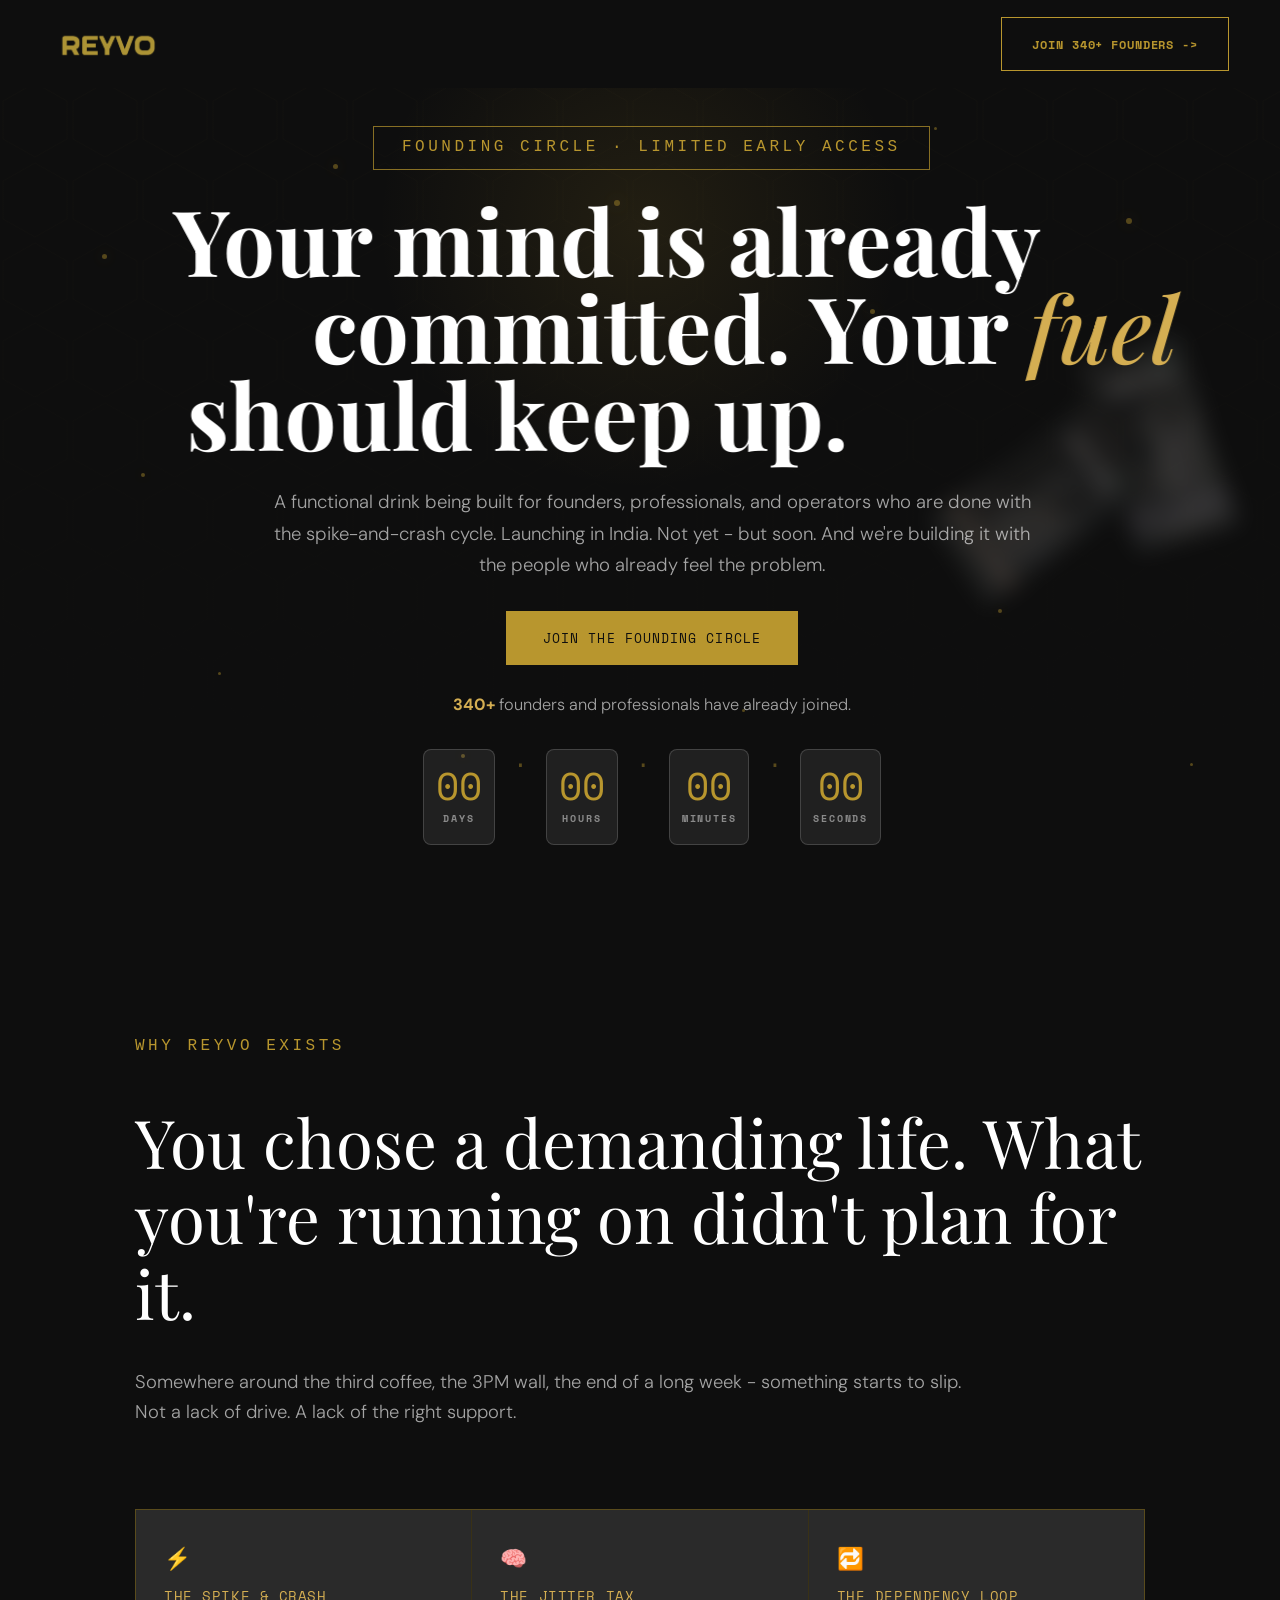
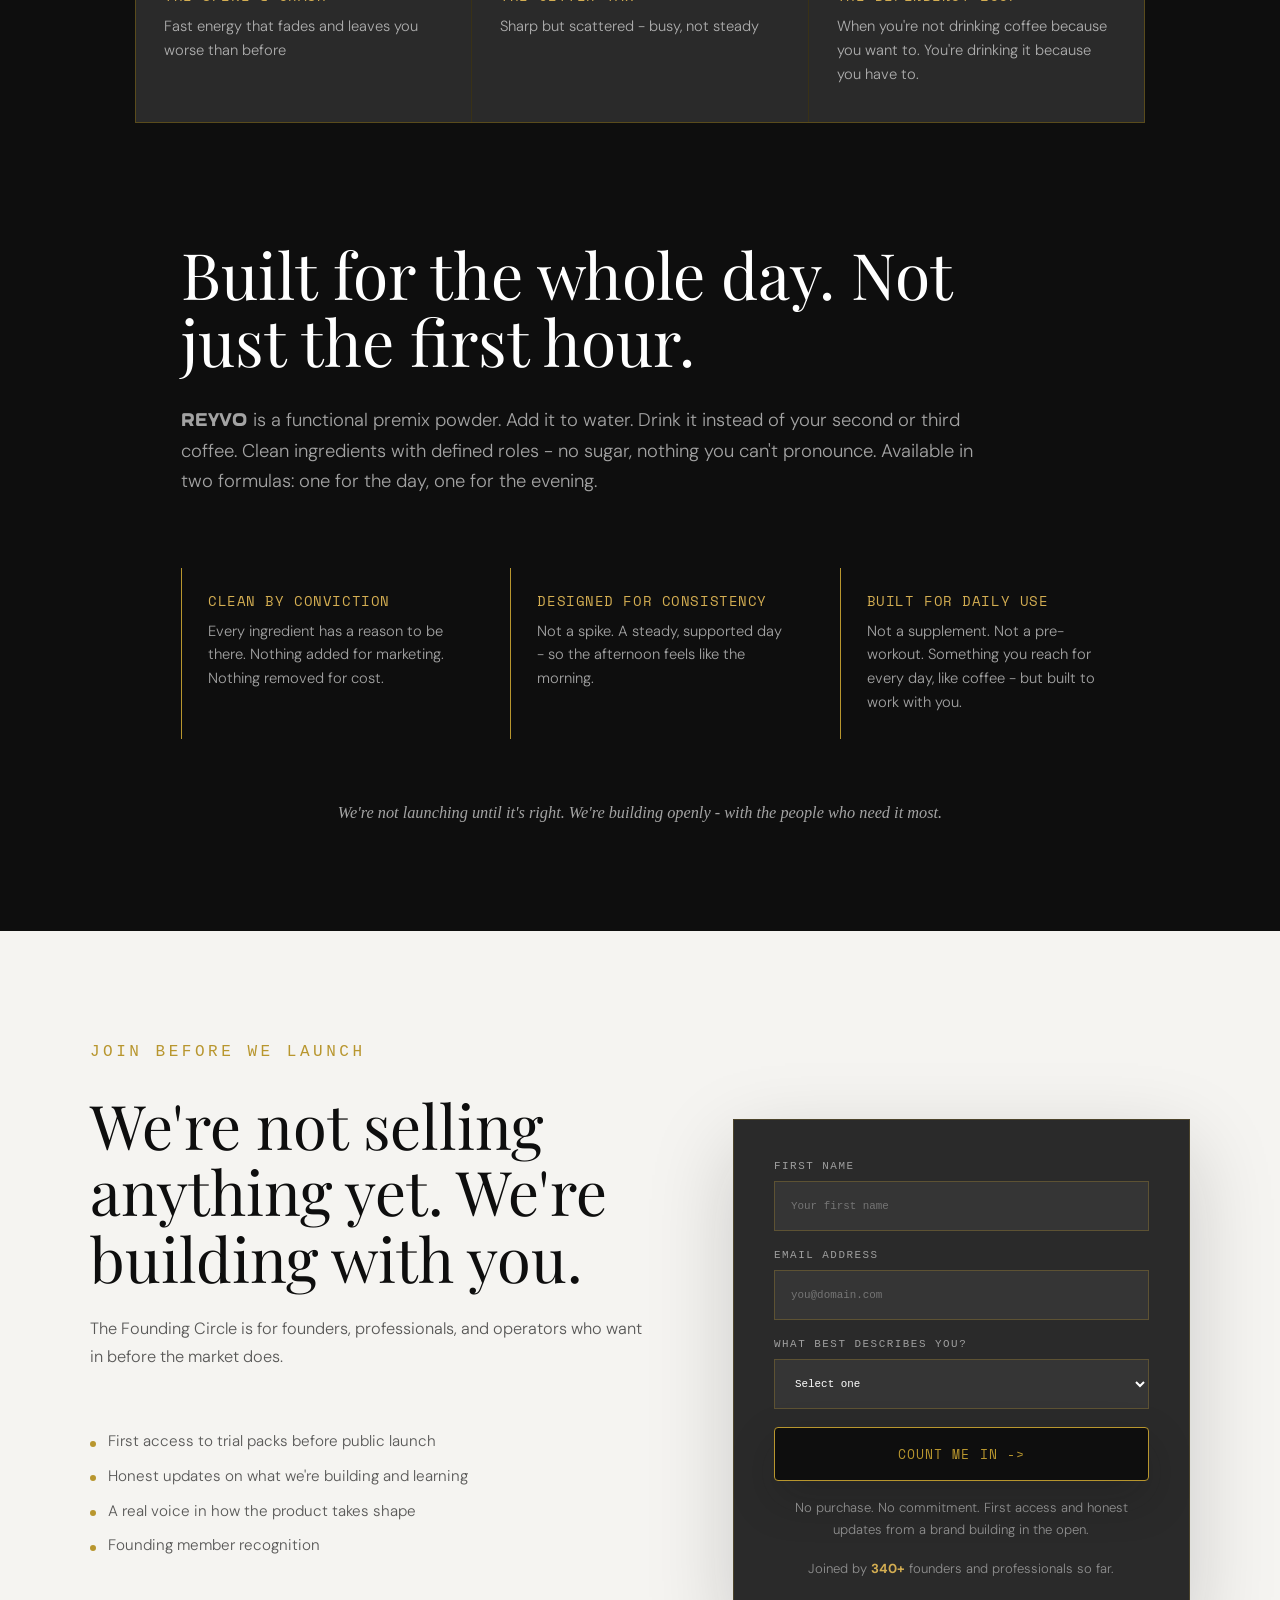
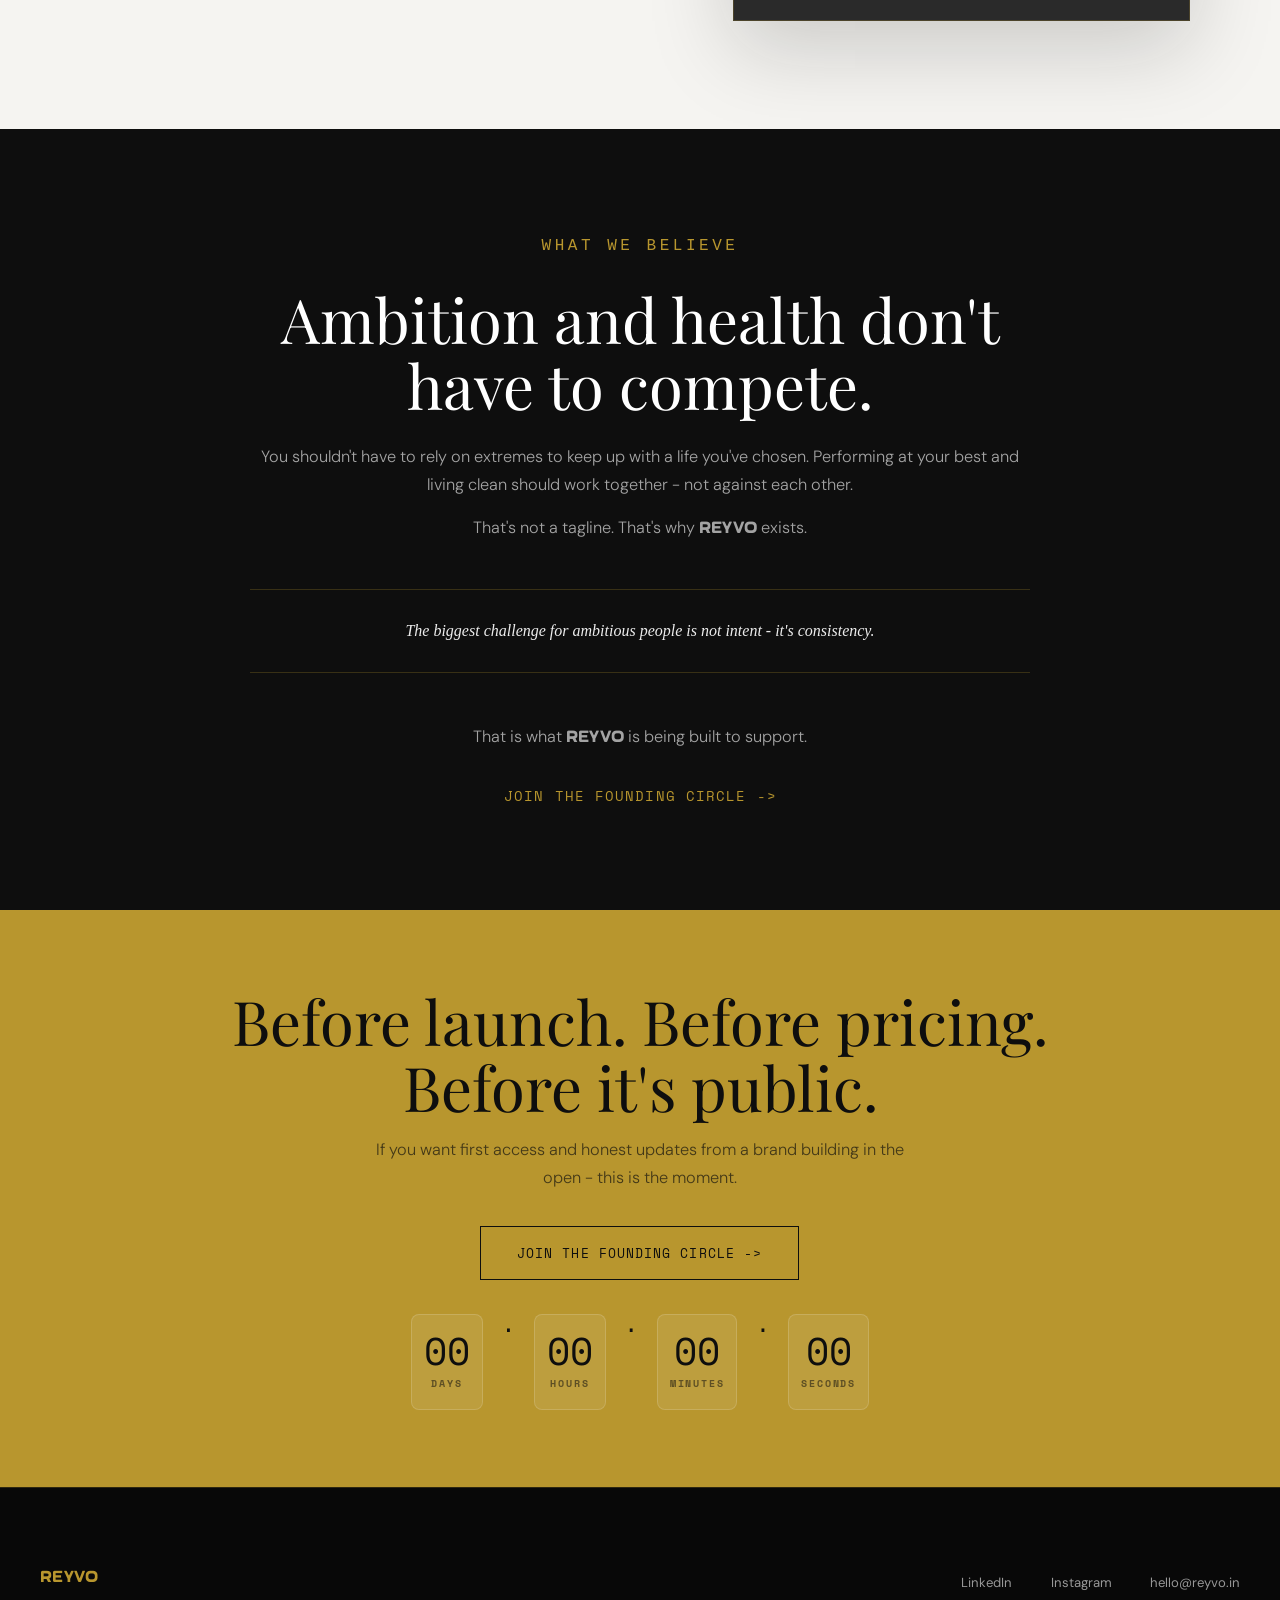
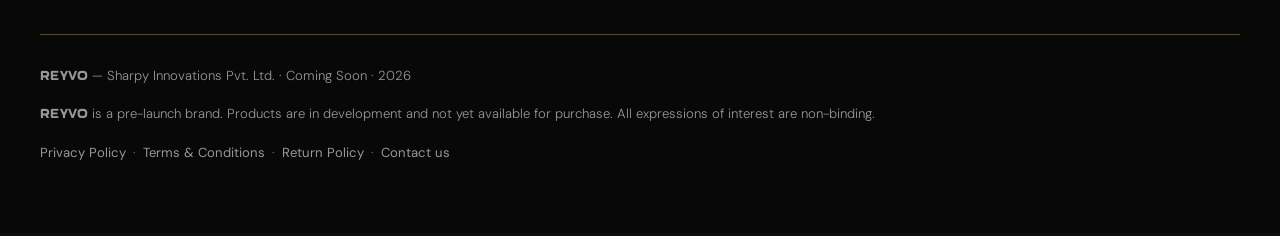
==== commit 64522f6a: "changes on home page" ====
--- a/index.html
+++ b/index.html
@@ -4,271 +4,246 @@
 <head>
     <meta charset="UTF-8">
     <meta name="viewport" content="width=device-width, initial-scale=1.0">
-    <title>REYVO - Coming Soon</title>
+    <title>REYVO - Founding Circle</title>
     <link rel="preconnect" href="https://fonts.googleapis.com">
     <link rel="preconnect" href="https://fonts.gstatic.com" crossorigin>
     <link
-        href="https://fonts.googleapis.com/css2?family=Bebas+Neue&family=DM+Sans:wght@500;700&family=Inter:wght@400;500;600;700;800&display=swap"
+        href="https://fonts.googleapis.com/css2?family=DM+Sans:wght@300;400;500;700&family=Playfair+Display:wght@400;500;600;700&family=Space+Mono:wght@400;700&display=swap"
         rel="stylesheet">
     <link rel="stylesheet" href="style.css">
 </head>
 
-<body>
-    <header class="site-header">
+<body class="landing-page">
+    <header class="site-header landing-header">
         <a class="brand" href="#top" aria-label="REYVO home">
             <img src="assets/reyvo-logo.png" alt="REYVO">
         </a>
-        <a class="header-cta" href="#founding-circle">Join the Founding Circle</a>
+        <a class="header-cta nav-count-cta" href="#founding-circle">Join the Founding Circle -&gt;</a>
     </header>
 
     <main id="top">
-        <section class="hero section reveal">
-            <div class="hero-bg" aria-hidden="true">
-                <video class="hero-video" autoplay muted loop playsinline preload="auto">
-                    <source src="assets/video-hero.mp4" type="video/mp4">
-                </video>
-                <div class="hero-overlay"></div>
-            </div>
-            <div class="hero-copy reveal-left">
-                <p class="eyebrow">Founding Circle - Limited Early Access</p>
-                <h1>Your mind is already committed. Your fuel should keep up.</h1>
-                <p class="hero-text">A clean functional drink being built for founders, professionals, and operators who
-                    are done with the spike-and-crash cycle. No sugar spikes. No synthetic heaviness. Nothing without a
-                    reason to be there.</p>
-                <div class="hero-actions">
-                    <a class="header-cta" href="#founding-circle">Join the Founding Circle</a>
-                    <p><span data-count>340+</span> founders and professionals have already joined.</p>
-                </div>
-                <div class="hero-countdown" id="countdown" aria-label="Launch countdown">
-                    <span><strong id="days">--</strong> days </span>
-                    :
-                    <span><strong id="hours">--</strong> hrs</span>
-                    :
-                    <span><strong id="minutes">--</strong> mins</span>
-                </div>
-            </div>
-        </section>
-
-        <section class="section split reveal">
-            <div>
+        <section class="landing-hero reveal">
+            <div class="hex-bg" aria-hidden="true"></div>
+            <div class="hero-particles" aria-hidden="true">
+                <span></span>
+                <span></span>
+                <span></span>
+                <span></span>
+                <span></span>
+                <span></span>
+                <span></span>
+                <span></span>
+                <span></span>
+                <span></span>
+                <span></span>
+                <span></span>
+            </div>
+            <img class="hero-product-blur" src="assets/both_can_rembg.png" alt="" aria-hidden="true">
+            <div class="hero-inner">
+                <p class="eyebrow">Founding Circle · Limited Early Access</p>
+                <h1>
+                    <span class="hero-line hero-line-one">Your mind is already</span>
+                    <span class="hero-line hero-line-two">committed. Your <em>fuel</em></span>
+                    <span class="hero-line hero-line-three">should keep up.</span>
+                </h1>
+                <p class="subline">A functional drink being built for founders, professionals, and operators who are
+                    done with the spike-and-crash cycle. Launching in India. Not yet - but soon. And we're building it
+                    with the people who already feel the problem.</p>
+                <a class="button hero-cta" href="#founding-circle">Join the Founding Circle</a>
+                <p class="social-proof"><strong data-count>340+</strong> founders and professionals have already
+                    joined.</p>
+                <div class="countdown" aria-label="Launch countdown">
+                    <div class="countdown-unit">
+                        <strong id="days">--</strong>
+                        <span>Days</span>
+                    </div>
+                    <i aria-hidden="true"></i>
+                    <div class="countdown-unit">
+                        <strong id="hours">--</strong>
+                        <span>Hours</span>
+                    </div>
+                    <i aria-hidden="true"></i>
+                    <div class="countdown-unit">
+                        <strong id="minutes">--</strong>
+                        <span>Minutes</span>
+                    </div>
+                    <i aria-hidden="true"></i>
+                    <div class="countdown-unit">
+                        <strong id="seconds">--</strong>
+                        <span>Seconds</span>
+                    </div>
+                </div>
+            </div>
+        </section>
+
+        <section class="dark-section problem-promise reveal">
+            <div class="section-wrap">
                 <p class="eyebrow">Why REYVO Exists</p>
-                <h2>You chose a demanding life. What you're running on didn't.</h2>
-            </div>
-            <div class="body-copy">
-                <p>Founders. Professionals. Students. Operators. The people building things in India are running hard
-                    every single day.</p>
-                <p>But somewhere around the third coffee, the 3PM wall, the end of a long week - something starts to
-                    slip. The energy gets inconsistent. The focus dips. And every solution people reach for works
-                    briefly. Then you need another one.</p>
-                <div class="callout">We call this <strong>The Half-Capacity Trap</strong>. Not a lack of drive. A lack
-                    of the right support.</div>
-            </div>
-        </section>
-
-        <section class="section reveal">
-            <div class="section-heading">
-                <p class="eyebrow">What's Holding You Back</p>
-                <h2>The problem isn't willpower. It's what you're using to sustain it.</h2>
-            </div>
-            <div class="three-grid">
-                <article class="card">
-                    <div class="card-icon" aria-hidden="true">&#9889;</div>
-                    <span>Energy crash</span>
-                    <h3>The spike and crash cycle</h3>
-                    <p>Fast energy that works for an hour and leaves you worse than before. You know the feeling. Most
-                        people just reach for another one.</p>
-                </article>
-                <article class="card">
-                    <div class="card-icon" aria-hidden="true">&#9749;</div>
-                    <span>Jitter mode</span>
-                    <h3>The jitter tax</h3>
-                    <p>Overstimulation that makes you feel busy but not steady. Sharp but not clear. On edge instead of
-                        in control.</p>
-                </article>
-                <article class="card">
-                    <div class="card-icon" aria-hidden="true">&#128257;</div>
-                    <span>Repeat loop</span>
-                    <h3>The dependency loop</h3>
-                    <p>When the solution becomes part of the problem. When you're not drinking coffee because you want
-                        to - you're drinking it because you have to.</p>
-                </article>
-            </div>
-            <p class="bottom-line">The goal is not to push harder. It is to stop losing ground to the tools you rely on.
-            </p>
-        </section>
-
-        <section class="section product-section reveal">
-            <div class="product-visual" aria-hidden="true">
-                <span class="product-badge">Coming Soon</span>
-                <img class="product-tease" src="assets/both_can_rembg.png" alt="">
-            </div>
-            <div class="product-copy">
-                <p class="eyebrow">What's Coming</p>
+                <h2>You chose a demanding life. What you're running on didn't plan for it.</h2>
+                <p class="section-intro">Somewhere around the third coffee, the 3PM wall, the end of a long week -
+                    something starts to slip.<br>Not a lack of drive. A lack of the right support.</p>
+
+                <div class="problem-grid">
+                    <article class="problem-card">
+                        <div class="problem-card-icon" aria-hidden="true">⚡</div>
+                        <h3>The Spike &amp; Crash</h3>
+                        <p>Fast energy that fades and leaves you worse than before</p>
+                    </article>
+                    <article class="problem-card">
+                        <div class="problem-card-icon" aria-hidden="true">🧠</div>
+                        <h3>The Jitter Tax</h3>
+                        <p>Sharp but scattered - busy, not steady</p>
+                    </article>
+                    <article class="problem-card">
+                        <div class="problem-card-icon" aria-hidden="true">🔁</div>
+                        <h3>The Dependency Loop</h3>
+                        <p>When you're not drinking coffee because you want to. You're drinking it because you have to.
+                        </p>
+                    </article>
+                </div>
+
+                <div class="section-rule" aria-hidden="true"></div>
+
                 <h2>Built for the whole day. Not just the first hour.</h2>
-                <p>We're building a functional premix powder designed to support how your body actually functions
-                    through the day - steady, clear, and in control - without unnecessary compromises.</p>
-                <p>You add it to water. You drink it instead of your second or third coffee. Clean ingredients with
-                    defined roles. No added sugar. Available in two formulas - one for the day, one for the evening.</p>
-            </div>
-        </section>
-
-        <section class="section reveal">
-            <div class="three-grid pillars">
-                <article>
-                    <div class="pillar-mark">
-                  
-                        <svg class="pillar-icon" viewBox="0 0 120 120" aria-hidden="true">
-                            <path d="M60 10C38 36 26 58 26 77c0 20 15 34 34 34s34-14 34-34C94 58 82 36 60 10Z" />
-                            <path d="M60 95V47" />
-                            <path d="M60 77c-13-5-21-14-23-28" />
-                            <path d="M60 66c12-5 19-13 21-25" />
-                        </svg>
-                    </div>
-                    <h3>Clean by Conviction</h3>
-                    <p>Every ingredient has a role. Nothing is added for marketing. We formulate with intention because
-                        what goes into your body every day should be thought about seriously.</p>
-                </article>
-                <article>
-                    <div class="pillar-mark">
-                      
-                        <svg class="pillar-icon" viewBox="0 0 120 120" aria-hidden="true">
-                            <circle cx="60" cy="60" r="43" />
-                            <path d="M27 49c8-7 16-7 24 0s16 7 24 0 16-7 24 0" />
-                            <path d="M27 63c8-7 16-7 24 0s16 7 24 0 16-7 24 0" />
-                            <path d="M27 77c8-7 16-7 24 0s16 7 24 0 16-7 24 0" />
-                        </svg>
-                    </div>
-                    <h3>Designed for Consistency</h3>
-                    <p>Not a fast hit that fades. Designed to support a more sustained, steady experience through the
-                        day.</p>
-                </article>
-                <article>
-                    <div class="pillar-mark">
-                   
-                        <svg class="pillar-icon" viewBox="0 0 120 120" aria-hidden="true">
-                            <circle cx="42" cy="30" r="14" />
-                            <path d="M42 8v8M42 44v8M20 30h8M56 30h8M26 14l6 6M58 14l-6 6" />
-                            <path d="M50 63h36v11c0 14-9 24-23 24S40 88 40 74V63h10Z" />
-                            <path d="M86 67h8c8 0 8 17-3 18h-7" />
-                            <path d="M36 103h55" />
-                            <path d="M76 38c-4 8-4 13 0 20M91 38c-4 8-4 13 0 20" />
-                        </svg>
-                    </div>
-                    <h3>Built for Daily Use</h3>
-                    <p>This isn't a pre-workout. It isn't a supplement. It's something you reach for every day - like
-                        coffee, but built to support you rather than cycle you.</p>
-                </article>
-            </div>
-            <p class="bottom-line">We're not launching until it's right. But we're building it openly - with the people
-                who need it most.</p>
-        </section>
-
-        <section class="section split reveal">
-            <div>
-                <p class="eyebrow">Let's Be Clear</p>
-                <h2>We'll tell you exactly what this isn't.</h2>
-            </div>
-            <div class="not-list">
-                <p><strong>Not a hustle culture brand.</strong> We believe in functioning well through the work you've
-                    already chosen.</p>
-                <p><strong>Not an energy drink.</strong> No excessive sugar. No synthetic heaviness. No ingredients
-                    without a clear reason to be there.</p>
-                <p><strong>Not a supplement in disguise.</strong> A beverage. Mixed with water. Ready in 15 seconds.</p>
-                <p><strong>Not built on overclaims.</strong> We'll tell you what's in it, why it's there, and what it's
-                    designed to support. You decide.</p>
-            </div>
-        </section>
-
-        <section class="section form-section reveal" id="founding-circle">
-            <div class="form-copy">
-                <p class="eyebrow">Join Before We Launch</p>
-                <h2>We're not selling anything yet. We're building with the people who already feel the problem.</h2>
-                <p>The Founding Circle is a small group of founders, professionals, students, and operators who engage
-                    with REYVO before it reaches the market.</p>
-                <ul>
-                    <li>First access to trial packs before public launch</li>
-                    <li>Honest updates on what we're building and learning</li>
-                    <li>A real voice in how the product and community take shape</li>
-                    <li>Founding member recognition</li>
-                </ul>
-            </div>
-            <form class="signup-form" id="signupForm">
-                <input type="hidden" name="form_type" value="founding_circle">
-                <label>
-                    First Name
-                    <input type="text" name="name" placeholder="Your first name" required>
-                </label>
-                <label>
-                    Email Address or Phone Number
-                    <input type="text" name="contact" placeholder="you@example.com or 9876543210" required>
-                </label>
-                <label>
-                    What best describes you?
-                    <select name="role" required>
-                        <option value="">Select one</option>
-                        <option>Founder</option>
-                        <option>Professional</option>
-                        <option>Student</option>
-                        <option>Active</option>
-                        <option>Other</option>
-                    </select>
-                </label>
-                <button class="button primary" type="submit">Count me in</button>
-                <p class="form-note">No purchase. No commitment. First access and honest updates from a brand building
-                    in the open.</p>
-                <p class="joined">Joined by <strong data-count>340+</strong> founders and professionals so far.</p>
-            </form>
-        </section>
-
-        <section class="section belief reveal">
-            <div class="belief-bg" aria-hidden="true">
-                <img class="belief-can belief-can-berry" src="assets/product-can.png" alt="">
-                <img class="belief-can belief-can-citrus" src="assets/citrus-can-img.png" alt="">
-                <span class="flavor-dot dot-one"></span>
-                <span class="flavor-dot dot-two"></span>
-                <span class="flavor-dot dot-three"></span>
-                <span class="flavor-dot dot-four"></span>
-                <span class="flavor-dot dot-five"></span>
-            </div>
-            <p class="eyebrow">What We Believe</p>
-            <h2>Ambition and health don't have to compete.</h2>
-            <p>You shouldn't have to rely on extremes to keep up with a life you've chosen. Performing at your best and
-                living clean should work together - not against each other.</p>
-            <p>That's not a tagline. That's why REYVO exists.</p>
-            <strong>The biggest challenge for ambitious people is not intent - it's consistency. That is what REYVO is
-                being built to support.</strong>
-        </section>
-
-        <section class="cta-band reveal">
-            <div>
-                <h2>This is the part where things move fastest.</h2>
-                <p>Before launch. Before pricing. Before it is public. If you want first access and honest updates from
-                    a brand building in the open - this is the moment.</p>
-            </div>
-            <a class="button secondary" href="#founding-circle">Join the Founding Circle</a>
+                <p class="section-intro">REYVO is a functional premix powder. Add it to water. Drink it instead of your
+                    second or third coffee. Clean ingredients with defined roles - no sugar, nothing you can't pronounce.
+                    Available in two formulas: one for the day, one for the evening.</p>
+
+                <div class="promise-grid">
+                    <article class="promise-card">
+                        <h3>Clean by conviction</h3>
+                        <p>Every ingredient has a reason to be there. Nothing added for marketing. Nothing removed for
+                            cost.</p>
+                    </article>
+                    <article class="promise-card">
+                        <h3>Designed for consistency</h3>
+                        <p>Not a spike. A steady, supported day - so the afternoon feels like the morning.</p>
+                    </article>
+                    <article class="promise-card">
+                        <h3>Built for daily use</h3>
+                        <p>Not a supplement. Not a pre-workout. Something you reach for every day, like coffee - but
+                            built to work with you.</p>
+                    </article>
+                </div>
+
+                <p class="promise-pull">We're not launching until it's right. We're building openly - with the people
+                    who need it most.</p>
+            </div>
+        </section>
+
+        <section class="signup-section reveal" id="founding-circle">
+            <div class="signup-container">
+                <div class="signup-copy">
+                    <p class="eyebrow">Join Before We Launch</p>
+                    <h2>We're not selling anything yet. We're building with you.</h2>
+                    <p>The Founding Circle is for founders, professionals, and operators who want in before the market
+                        does.</p>
+                    <h3>What you get:</h3>
+                    <ul class="perks-list">
+                        <li>First access to trial packs before public launch</li>
+                        <li>Honest updates on what we're building and learning</li>
+                        <li>A real voice in how the product takes shape</li>
+                        <li>Founding member recognition</li>
+                    </ul>
+                </div>
+
+                <form class="signup-form" id="signupForm">
+                    <input type="hidden" name="form_type" value="founding_circle">
+                    <div class="form-fields">
+                        <label>
+                            First Name
+                            <input type="text" name="name" placeholder="Your first name" required>
+                        </label>
+                        <label>
+                            Email Address
+                            <input type="email" name="email" placeholder="you@domain.com" required>
+                        </label>
+                        <label>
+                            What best describes you?
+                            <select name="role" required>
+                                <option value="">Select one</option>
+                                <option>Founder</option>
+                                <option>Professional</option>
+                                <option>Student</option>
+                                <option>Operator</option>
+                                <option>Other</option>
+                            </select>
+                        </label>
+                        <button class="button primary" type="submit">Count me in -&gt;</button>
+                        <p class="form-note">No purchase. No commitment. First access and honest updates from a brand
+                            building in the open.</p>
+                        <p class="joined">Joined by <strong data-count>340+</strong> founders and professionals so far.
+                        </p>
+                    </div>
+                    <div class="confirm-state" aria-live="polite">
+                        <strong class="confirm-logo-text">REYVO</strong>
+                        <p>You're in. We'll be in touch before anyone else.</p>
+                    </div>
+                </form>
+            </div>
+        </section>
+
+        <section class="belief-section reveal">
+            <div class="belief-inner">
+                <p class="eyebrow">What We Believe</p>
+                <h2>Ambition and health don't have to compete.</h2>
+                <p>You shouldn't have to rely on extremes to keep up with a life you've chosen. Performing at your best
+                    and living clean should work together - not against each other.</p>
+                <p>That's not a tagline. That's why REYVO exists.</p>
+                <blockquote>The biggest challenge for ambitious people is not intent - it's consistency.</blockquote>
+                <p>That is what REYVO is being built to support.</p>
+                <a class="belief-cta" href="#founding-circle">Join the Founding Circle -&gt;</a>
+            </div>
+        </section>
+
+        <section class="final-cta reveal">
+            <h2>Before launch. Before pricing. Before it's public.</h2>
+            <p>If you want first access and honest updates from a brand building in the open - this is the moment.</p>
+            <a class="button band-cta" href="#founding-circle">Join the Founding Circle -&gt;</a>
+            <div class="countdown countdown-echo" aria-label="Launch countdown">
+                <div class="countdown-unit">
+                    <strong data-countdown="days">--</strong>
+                    <span>Days</span>
+                </div>
+                <i aria-hidden="true"></i>
+                <div class="countdown-unit">
+                    <strong data-countdown="hours">--</strong>
+                    <span>Hours</span>
+                </div>
+                <i aria-hidden="true"></i>
+                <div class="countdown-unit">
+                    <strong data-countdown="minutes">--</strong>
+                    <span>Minutes</span>
+                </div>
+                <i aria-hidden="true"></i>
+                <div class="countdown-unit">
+                    <strong data-countdown="seconds">--</strong>
+                    <span>Seconds</span>
+                </div>
+            </div>
         </section>
     </main>
 
-    <footer class="footer">
+    <footer class="footer landing-footer">
         <div class="footer-inner">
-            <div>
-                <strong>REYVO</strong>
-                <p>Sharpy Innovations Pvt. Ltd.<br>Coming Soon · 2026</p>
-            </div>
-            <div>
-                <strong>Follow the journey</strong>
-                <p><a href="https://www.linkedin.com/company/reyvo" target="_blank" rel="noopener">LinkedIn</a> · <a href="https://www.instagram.com/reyvoindia" target="_blank" rel="noopener">Instagram</a></p>
-            </div>
-            <div>
-                <strong>Legal</strong>
-                <p><a href="privacy-policy.html">Privacy Policy</a><br><a href="terms-and-conditions.html">T&amp;C</a><br><a href="refund-return-policy.html">Return Policy</a></p>
-            </div>
-            <div>
-                <strong>Get in touch</strong>
-                <p><a href="contact-us.html">Contact Us</a><br><a href="mailto:hello@reyvo.in">hello@reyvo.in</a><br><a href="tel:02235216790">022-35216790</a></p>
-            </div>
-            <p class="micro">REYVO is a pre-launch brand. Products are in development and not yet available for
-                purchase. All expressions of interest are non-binding.</p>
+            <div class="footer-topline">
+                <a class="footer-logo-link" href="index.html#top" aria-label="REYVO home"><strong>REYVO</strong></a>
+                <div class="footer-social">
+                    <a href="https://www.linkedin.com/company/reyvo" target="_blank" rel="noopener">LinkedIn</a>
+                    <a href="https://www.instagram.com/reyvoindia" target="_blank" rel="noopener">Instagram</a>
+                    <a href="mailto:hello@reyvo.in">hello@reyvo.in</a>
+                </div>
+            </div>
+            <div class="footer-divider" aria-hidden="true"></div>
+            <p>REYVO &mdash; Sharpy Innovations Pvt. Ltd. &#183; Coming Soon &#183; 2026</p>
+            <p>REYVO is a pre-launch brand. Products are in development and not yet available for purchase. All
+                expressions of interest are non-binding.</p>
+            <nav class="footer-policy-links" aria-label="Footer links">
+                <a href="privacy-policy.html">Privacy Policy</a>
+                <a href="terms-and-conditions.html">Terms &amp; Conditions</a>
+                <a href="refund-return-policy.html">Return Policy</a>
+                <a href="contact-us.html">Contact us</a>
+            </nav>
         </div>
     </footer>
 
--- a/style.css
+++ b/style.css
@@ -1,3 +1,5 @@
+@import url("https://fonts.googleapis.com/css2?family=DM+Sans:wght@300;400;500;700&family=Playfair+Display:wght@400;500;600;700&family=Space+Mono:wght@400;700&display=swap");
+
 :root {
     --cream: #F8F8F6;
     --warm: #ECECEA;
@@ -35,6 +37,12 @@
         linear-gradient(180deg, #FFFFFF 0%, var(--cream) 34%, #EFEFED 100%);
     color: var(--ink);
     letter-spacing: 0;
+}
+
+.brand-word {
+    font-family: "Davioza Molegs", "Times New Roman", serif;
+    font-weight: 400;
+    letter-spacing: 0.02em;
 }
 
 a {
@@ -449,8 +457,9 @@
     display: grid;
     place-items: center;
     color: rgba(237, 237, 234, 0.78);
+    font-family: "Davioza Molegs", Georgia, "Times New Roman", serif;
     font-size: 2rem;
-    font-weight: 800;
+    font-weight: 400;
     writing-mode: vertical-rl;
 }
 
@@ -877,7 +886,7 @@
 }
 
 .signup-form {
-    margin-top: 42px;
+    margin-top: 80px !important;
     padding: 28px;
     background: var(--ink);
     border-radius: 2px;
@@ -1218,7 +1227,7 @@
 .legal-main {
     width: min(1060px, calc(100% - 40px));
     margin: 0 auto;
-    padding: 86px 0 100px;
+    padding: 80px 0 100px;
 }
 
 .legal-hero {
@@ -1792,3 +1801,1533 @@
         animation: none;
     }
 }
+
+/* Landing page refresh */
+.landing-page {
+    --obsidian: #0E0E0E;
+    --landing-text: #FFFFFF;
+    --landing-muted: rgba(255, 255, 255, 0.62);
+    --landing-border: rgba(184, 150, 46, 0.25);
+    margin: 0;
+    font-family: "DM Sans", Calibri, "Segoe UI", Arial, sans-serif;
+    background: var(--obsidian);
+    color: var(--landing-text);
+    overflow-x: hidden;
+}
+
+.landing-page .site-header {
+    padding: 17px clamp(20px, 4vw, 60px);
+    background: rgba(14, 14, 14, 0.88);
+    border-bottom: 1px solid rgba(184, 150, 46, 0.22);
+    backdrop-filter: blur(14px);
+}
+
+.landing-page .site-header.is-scrolled {
+    background: rgba(14, 14, 14, 0.94);
+    border-bottom-color: rgba(184, 150, 46, 0.42);
+    box-shadow: 0 16px 40px rgba(0, 0, 0, 0.34);
+}
+
+.landing-page .brand img,
+.landing-page .site-header.is-scrolled .brand img {
+    height: 34px;
+    filter: brightness(0) saturate(100%) invert(59%) sepia(36%) saturate(710%) hue-rotate(10deg) brightness(91%) contrast(89%);
+}
+
+.landing-page .header-cta {
+    min-height: 54px;
+    padding: 0 31px;
+    border: 1px solid var(--gold);
+    border-radius: 0;
+    color: var(--gold);
+    background: transparent;
+    font-size: 0.82rem;
+    font-weight: 500;
+    letter-spacing: 0.08em;
+    text-transform: uppercase;
+    animation: navGoldPulse 3.2s ease-in-out infinite;
+}
+
+.landing-page .site-header.is-scrolled .header-cta {
+    border-color: var(--gold);
+    color: var(--gold);
+}
+
+.landing-page .header-cta:hover,
+.landing-page .site-header.is-scrolled .header-cta:hover {
+    background: var(--gold);
+    color: var(--obsidian);
+    border-color: var(--gold);
+    transform: translateY(-1px);
+}
+
+.landing-hero {
+    position: relative;
+    min-height: 100vh;
+    display: grid;
+    place-items: center;
+    padding: 118px 24px 62px;
+    overflow: hidden;
+    isolation: isolate;
+    text-align: center;
+}
+
+.landing-hero .hex-bg {
+    position: absolute;
+    inset: 0;
+    z-index: -2;
+    background-image: url("data:image/svg+xml,%3Csvg xmlns='http://www.w3.org/2000/svg' width='70' height='80'%3E%3Cpolygon points='35,3 67,21 67,59 35,77 3,59 3,21' fill='none' stroke='rgba(184,150,46,0.085)' stroke-width='1'/%3E%3C/svg%3E");
+    background-size: 70px 80px;
+    opacity: 0.9;
+    animation: hexShift 18s ease-in-out infinite alternate;
+}
+
+.landing-hero::before {
+    content: "";
+    position: absolute;
+    inset: 0;
+    z-index: -1;
+    background:
+        radial-gradient(circle at 50% 25%, rgba(184, 150, 46, 0.12), transparent 28%),
+        linear-gradient(180deg, rgba(14, 14, 14, 0.72), var(--obsidian) 82%);
+}
+
+.hero-product-blur {
+    position: absolute;
+    right: max(2vw, 20px);
+    top: 51%;
+    width: min(31vw, 390px);
+    opacity: 0.35;
+    filter: blur(11px) saturate(0.85) brightness(0.85);
+    transform: translateY(-50%) rotate(-5deg);
+    pointer-events: none;
+}
+
+.hero-inner,
+.section-wrap,
+.signup-container,
+.belief-inner {
+    position: relative;
+    z-index: 1;
+    width: min(1100px, calc(100% - 32px));
+    margin: 0 auto;
+}
+
+.hero-inner {
+    max-width: 780px;
+}
+
+.landing-page .eyebrow {
+    margin: 0 0 26px;
+    color: var(--gold);
+    font-family: "DM Mono", monospace;
+    font-size: 1rem;
+    font-weight: 400;
+    letter-spacing: 0.22em;
+    text-transform: uppercase;
+}
+
+.landing-page h1,
+.landing-page h2 {
+    font-family: "Cormorant Garamond", Georgia, "Times New Roman", serif;
+    font-weight: 300;
+    letter-spacing: 0;
+}
+
+.landing-page h1 {
+    max-width: none;
+    margin: 0 0 28px;
+    color: var(--landing-text);
+    font-size: clamp(2.95rem, 5.9vw, 4.85rem);
+    line-height: 1.05;
+}
+
+.landing-page h1 span {
+    display: block;
+}
+
+.landing-page h2 {
+    margin-bottom: 24px;
+    color: var(--landing-text);
+    font-size: clamp(2.35rem, 4.8vw, 4.15rem);
+    line-height: 1.08;
+}
+
+.landing-page h3 {
+    font-family: "DM Sans", Calibri, "Segoe UI", Arial, sans-serif;
+}
+
+.landing-page p,
+.landing-page li {
+    color: var(--landing-muted);
+    font-size: 1.02rem;
+    font-weight: 300;
+    line-height: 1.7;
+}
+
+.landing-page .subline {
+    max-width: 660px;
+    margin: 0 auto 30px;
+}
+
+.landing-page .button {
+    min-height: 54px;
+    padding: 0 36px;
+    border-radius: 0;
+    font-size: 0.84rem;
+    font-weight: 500;
+    letter-spacing: 0.08em;
+    text-transform: uppercase;
+}
+
+.hero-cta {
+    background: var(--gold);
+    border-color: var(--gold);
+    color: var(--obsidian);
+}
+
+.hero-cta:hover {
+    background: transparent;
+    color: var(--gold);
+}
+
+.social-proof {
+    margin: 26px 0 0;
+    font-size: 0.86rem;
+}
+
+.social-proof strong,
+.joined strong {
+    color: #D4AE52;
+}
+
+.countdown {
+    display: flex;
+    justify-content: center;
+    align-items: flex-start;
+    gap: 18px;
+    margin-top: 30px;
+}
+
+.countdown-unit {
+    display: grid;
+    gap: 5px;
+    justify-items: center;
+}
+
+.countdown strong {
+    color: var(--gold);
+    font-family: "DM Mono", monospace;
+    font-size: clamp(1.85rem, 4vw, 2.35rem);
+    font-weight: 400;
+    line-height: 1;
+}
+
+.countdown span {
+    color: rgba(255, 255, 255, 0.48);
+    font-size: 0.63rem;
+    letter-spacing: 0.18em;
+    text-transform: uppercase;
+}
+
+.countdown i {
+    display: block;
+    padding-top: 2px;
+    color: rgba(184, 150, 46, 0.44);
+    font-family: "DM Mono", monospace;
+    font-style: normal;
+    font-size: 1.55rem;
+}
+
+.countdown i::before {
+    content: "·";
+}
+
+.dark-section,
+.belief-section {
+    padding: 104px 0;
+    background: var(--obsidian);
+}
+
+.section-intro {
+    max-width: 680px;
+    margin-bottom: 54px;
+}
+
+.problem-grid,
+.promise-grid {
+    display: grid;
+    grid-template-columns: repeat(3, minmax(0, 1fr));
+    gap: 1px;
+}
+
+.problem-grid {
+    margin-bottom: 78px;
+    background: var(--landing-border);
+    border: 1px solid var(--landing-border);
+}
+
+.problem-card {
+    position: relative;
+    padding: 35px 28px;
+    background: var(--graphite);
+    transition: background 220ms ease, transform 260ms ease;
+}
+
+.problem-card:hover {
+    background: #333333;
+    transform: translateY(-4px);
+}
+
+.problem-card::after {
+    content: "";
+    position: absolute;
+    left: 28px;
+    bottom: 24px;
+    width: 0;
+    height: 1px;
+    background: var(--gold);
+    transition: width 260ms ease;
+}
+
+.problem-card:hover::after {
+    width: 72px;
+}
+
+.problem-card-icon {
+    margin-bottom: 14px;
+    font-size: 1.35rem;
+}
+
+.problem-card h3,
+.promise-card h3 {
+    margin: 0 0 10px;
+    color: #D4AE52;
+    font-size: 0.88rem;
+    font-weight: 500;
+    letter-spacing: 0.04em;
+    text-transform: uppercase;
+}
+
+.problem-card p,
+.promise-card p {
+    margin: 0;
+    font-size: 0.92rem;
+    line-height: 1.62;
+}
+
+.section-rule {
+    width: 100%;
+    height: 1px;
+    margin: 0 0 72px;
+    background: linear-gradient(90deg, transparent, var(--gold), transparent);
+    transform-origin: left center;
+}
+
+.promise-grid {
+    gap: 24px;
+    margin-top: 56px;
+}
+
+.promise-card {
+    padding: 24px 26px;
+    border-left: 1px solid var(--gold);
+}
+
+.promise-pull {
+    max-width: 820px;
+    margin: 60px auto 0;
+    color: rgba(255, 255, 255, 0.52);
+    font-family: "Cormorant Garamond", Georgia, "Times New Roman", serif;
+    font-size: clamp(1.35rem, 3vw, 1.75rem);
+    font-style: italic;
+    text-align: center;
+}
+
+.signup-section {
+    padding: 108px 0;
+    background: #F5F4F1;
+    color: var(--obsidian);
+}
+
+.signup-container {
+    display: grid;
+    grid-template-columns: 1fr 0.82fr;
+    gap: clamp(42px, 7vw, 86px);
+    align-items: start;
+}
+
+.signup-section h2,
+.signup-section h3 {
+    color: var(--obsidian);
+}
+
+.signup-section p,
+.signup-section li {
+    color: rgba(14, 14, 14, 0.68);
+}
+
+.signup-copy h3 {
+    margin: 26px 0 14px;
+    color: var(--obsidian);
+    font-size: 0.96rem;
+    font-weight: 500;
+}
+
+.perks-list {
+    display: grid;
+    gap: 12px;
+    margin: 0;
+    padding: 0;
+    list-style: none;
+}
+
+.perks-list li {
+    position: relative;
+    padding-left: 18px;
+    font-size: 0.95rem;
+    line-height: 1.5;
+}
+
+.perks-list li::before {
+    content: "";
+    position: absolute;
+    left: 0;
+    top: 0.7em;
+    width: 6px;
+    height: 6px;
+    border-radius: 50%;
+    background: var(--gold);
+}
+
+.landing-page .signup-form {
+    margin-top: 0;
+    padding: 40px;
+    background: var(--graphite);
+    border: 1px solid rgba(184, 150, 46, 0.24);
+    border-radius: 0;
+    box-shadow: 0 28px 80px rgba(14, 14, 14, 0.18);
+}
+
+.landing-page label {
+    color: rgba(255, 255, 255, 0.55);
+    font-family: "DM Mono", monospace;
+    font-size: 0.68rem;
+    font-weight: 400;
+    letter-spacing: 0.14em;
+    text-transform: uppercase;
+}
+
+.landing-page input,
+.landing-page select {
+    min-height: 50px;
+    color: var(--landing-text);
+    background: rgba(255, 255, 255, 0.05);
+    border: 1px solid rgba(184, 150, 46, 0.3);
+    border-radius: 0;
+}
+
+.landing-page select option {
+    background: var(--graphite);
+    color: var(--landing-text);
+}
+
+.landing-page input:focus,
+.landing-page select:focus {
+    outline: 0;
+    border-color: var(--gold);
+    box-shadow: 0 0 0 3px rgba(184, 150, 46, 0.12);
+}
+
+.landing-page .signup-form .button {
+    width: 100%;
+    background: var(--obsidian);
+    border: 1px solid var(--gold);
+    color: var(--gold);
+}
+
+.landing-page .signup-form .button:hover {
+    background: var(--gold);
+    color: var(--obsidian);
+}
+
+.landing-page .form-note,
+.landing-page .joined {
+    color: rgba(255, 255, 255, 0.48);
+    font-size: 0.82rem;
+    text-align: center;
+}
+
+.confirm-state {
+    display: none;
+    min-height: 350px;
+    place-items: center;
+    align-content: center;
+    gap: 22px;
+    text-align: center;
+}
+
+.confirm-state img {
+    width: 146px;
+    filter: none;
+    opacity: 0;
+}
+
+.confirm-state p {
+    max-width: 300px;
+    color: rgba(255, 255, 255, 0.72);
+    font-size: 1rem;
+}
+
+.signup-form.is-complete .form-fields {
+    display: none;
+}
+
+.signup-form.is-complete .confirm-state {
+    display: grid;
+}
+
+.signup-form.is-complete .confirm-state img {
+    animation: confirmLogoDraw 850ms ease forwards;
+}
+
+.belief-section {
+    text-align: center;
+}
+
+.belief-inner {
+    max-width: 780px;
+}
+
+.belief-section blockquote {
+    margin: 46px auto 50px;
+    padding: 30px 0;
+    border-top: 1px solid var(--landing-border);
+    border-bottom: 1px solid var(--landing-border);
+    color: rgba(255, 255, 255, 0.92);
+    font-family: "Cormorant Garamond", Georgia, "Times New Roman", serif;
+    font-size: clamp(1rem, 3.8vw, 2px);
+    font-style: italic;
+    font-weight: 300;
+    line-height: 1.35;
+}
+
+.belief-cta {
+    display: inline-flex;
+    margin-top: 18px;
+    color: var(--gold);
+    font-size: 0.86rem;
+    font-weight: 500;
+    letter-spacing: 0.08em;
+    text-transform: uppercase;
+    transition: transform 220ms ease;
+}
+
+.belief-cta:hover {
+    transform: translateX(5px);
+}
+
+.final-cta {
+    padding: 78px 24px;
+    background: var(--gold);
+    text-align: center;
+}
+
+.final-cta h2 {
+    max-width: 820px;
+    margin: 0 auto 16px;
+    color: var(--obsidian);
+}
+
+.final-cta p {
+    max-width: 560px;
+    margin: 0 auto 34px;
+    color: rgba(14, 14, 14, 0.68);
+}
+
+.final-cta .band-cta {
+    border: 1px solid var(--obsidian);
+    color: var(--obsidian);
+    background: transparent;
+}
+
+.final-cta .band-cta:hover {
+    background: var(--obsidian);
+    color: var(--gold);
+}
+
+.final-cta .countdown {
+    margin-top: 34px;
+}
+
+.final-cta .countdown strong,
+.final-cta .countdown i {
+    color: var(--obsidian);
+}
+
+.final-cta .countdown span {
+    color: rgba(14, 14, 14, 0.55);
+}
+
+.landing-footer {
+    background: #080808;
+    border-top: 1px solid rgba(184, 150, 46, 0.22);
+}
+
+.landing-footer .footer-inner {
+    width: min(1000px, calc(100% - 40px));
+    display: grid;
+    grid-template-columns: 1fr;
+    gap: 16px;
+    text-align: left;
+}
+
+.landing-footer .footer-brand-line {
+    display: flex;
+    flex-wrap: wrap;
+    gap: 10px;
+    align-items: baseline;
+    justify-content: space-between;
+}
+
+.landing-footer strong {
+    color: var(--gold);
+    font-family: "DM Mono", monospace;
+    font-size: 1rem;
+    font-weight: 400;
+    letter-spacing: 0.18em;
+}
+
+.landing-footer p,
+.landing-footer a {
+    color: rgba(255, 255, 255, 0.48);
+    font-size: 0.82rem;
+}
+
+.landing-footer a:hover {
+    color: var(--gold);
+}
+
+.footer-policy-links {
+    display: flex;
+    flex-wrap: wrap;
+    gap: 12px 22px;
+    padding-top: 14px;
+    border-top: 1px solid rgba(184, 150, 46, 0.18);
+}
+
+@keyframes navGoldPulse {
+    0%,
+    100% {
+        box-shadow: 0 0 0 rgba(184, 150, 46, 0);
+    }
+
+    50% {
+        box-shadow: 0 0 18px rgba(184, 150, 46, 0.35);
+    }
+}
+
+@keyframes hexShift {
+    from {
+        transform: translateY(0);
+    }
+
+    to {
+        transform: translateY(-22px);
+    }
+}
+
+@keyframes confirmLogoDraw {
+    from {
+        opacity: 0;
+        clip-path: inset(0 100% 0 0);
+        transform: translateY(10px);
+    }
+
+    to {
+        opacity: 1;
+        clip-path: inset(0 0 0 0);
+        transform: translateY(0);
+    }
+}
+
+@media (max-width: 900px) {
+    .landing-page .site-header {
+        padding: 14px 20px;
+    }
+
+    .landing-page .brand img {
+        height: 36px;
+    }
+
+    .landing-page .header-cta {
+        position: fixed;
+        left: 16px;
+        right: 16px;
+        bottom: 14px;
+        z-index: 50;
+        justify-content: center;
+        min-height: 52px;
+        max-width: none;
+        background: rgba(14, 14, 14, 0.96);
+        box-shadow: 0 0 20px rgba(184, 150, 46, 0.22);
+    }
+
+    .landing-hero {
+        padding-top: 118px;
+        min-height: 94vh;
+    }
+
+    .hero-product-blur {
+        display: none;
+    }
+
+    .dark-section,
+    .signup-section,
+    .belief-section {
+        padding: 76px 0;
+    }
+
+    .problem-grid,
+    .promise-grid,
+    .signup-container {
+        grid-template-columns: 1fr;
+    }
+
+    .signup-container {
+        gap: 38px;
+    }
+}
+
+@media (max-width: 560px) {
+    .landing-page h1 {
+        font-size: clamp(2.7rem, 13vw, 4rem);
+    }
+
+    .landing-page h2 {
+        font-size: clamp(2.1rem, 11vw, 3.2rem);
+    }
+
+    .countdown {
+        gap: 10px;
+    }
+
+    .countdown strong {
+        font-size: 1.45rem;
+    }
+
+    .countdown span {
+        font-size: 0.53rem;
+    }
+
+    .landing-page .signup-form {
+        padding: 26px 20px;
+    }
+
+    .landing-footer {
+        padding-bottom: 96px;
+    }
+}
+
+/* Requested brand typography, shared nav/footer, hero alignment, and custom cursor */
+body {
+    font-family: "DM Sans", Calibri, "Segoe UI", Arial, sans-serif;
+}
+
+h1,
+h2 {
+    font-family: "Playfair Display", Georgia, "Times New Roman", serif;
+    font-weight: 500;
+}
+
+h3 {
+    font-family: "DM Sans", Calibri, "Segoe UI", Arial, sans-serif;
+}
+
+.eyebrow,
+.button,
+.header-cta,
+label,
+.countdown strong,
+.countdown span,
+.footer-policy-links,
+.problem-card h3,
+.promise-card h3,
+.belief-cta {
+    font-family: "Space Mono", "Courier New", monospace;
+}
+
+.site-header,
+.legal-header,
+.landing-page .site-header {
+    background: #0E0E0E;
+    border-bottom: 0;
+    box-shadow: none;
+    backdrop-filter: blur(14px);
+}
+
+.site-header.is-scrolled,
+.legal-header.is-scrolled,
+.landing-page .site-header.is-scrolled {
+    background: rgba(14, 14, 14, 0.96);
+    border-bottom: 1px solid rgba(184, 150, 46, 0.46);
+    box-shadow: 0 16px 40px rgba(0, 0, 0, 0.36);
+}
+
+.brand img,
+.legal-header .brand img,
+.site-header.is-scrolled .brand img,
+.landing-page .brand img,
+.landing-page .site-header.is-scrolled .brand img {
+    height: 34px;
+    filter: brightness(0) saturate(100%) invert(59%) sepia(36%) saturate(710%) hue-rotate(10deg) brightness(91%) contrast(89%);
+}
+
+.header-cta,
+.legal-header .header-cta,
+.site-header.is-scrolled .header-cta,
+.landing-page .header-cta,
+.landing-page .site-header.is-scrolled .header-cta {
+    min-height: 54px;
+    padding: 0 30px;
+    border: 1px solid var(--gold);
+    border-radius: 0;
+    color: var(--gold);
+    background: transparent;
+    font-size: 0.78rem;
+    font-weight: 700;
+    letter-spacing: 0.07em;
+    text-transform: uppercase;
+}
+
+.header-cta:hover,
+.legal-header .header-cta:hover,
+.site-header.is-scrolled .header-cta:hover,
+.landing-page .header-cta:hover,
+.landing-page .site-header.is-scrolled .header-cta:hover {
+    background: var(--gold);
+    color: #0E0E0E;
+    border-color: var(--gold);
+}
+
+.landing-page {
+    cursor: none;
+}
+
+.custom-cursor,
+.custom-cursor-dot {
+    position: fixed;
+    left: 0;
+    top: 0;
+    z-index: 9999;
+    pointer-events: none;
+    opacity: 0;
+    transform: translate3d(-50%, -50%, 0);
+    transition: opacity 180ms ease, width 180ms ease, height 180ms ease, border-color 180ms ease;
+}
+
+.custom-cursor {
+    width: 48px;
+    height: 48px;
+    border: 1px solid rgba(184, 150, 46, 0.86);
+    border-radius: 50%;
+}
+
+.custom-cursor-dot {
+    width: 9px;
+    height: 9px;
+    background: var(--gold);
+    border-radius: 50%;
+}
+
+.custom-cursor.is-visible,
+.custom-cursor-dot.is-visible {
+    opacity: 1;
+}
+
+.custom-cursor.is-hovering {
+    width: 62px;
+    height: 62px;
+    border-color: rgba(255, 255, 255, 0.74);
+}
+
+.landing-hero {
+    place-items: center;
+    padding: 126px clamp(14px, 2vw, 32px) 64px;
+}
+
+.landing-hero .hero-inner {
+    width: min(1480px, calc(100vw - 28px));
+    max-width: none;
+}
+
+.hero-particles {
+    position: absolute;
+    inset: 0;
+    z-index: -1;
+    overflow: hidden;
+    pointer-events: none;
+}
+
+.hero-particles span {
+    position: absolute;
+    width: 5px;
+    height: 5px;
+    border-radius: 50%;
+    background: var(--gold);
+    opacity: 0.42;
+    box-shadow: 0 0 16px rgba(184, 150, 46, 0.55);
+    animation: goldParticleDrift 12s ease-in-out infinite;
+}
+
+.hero-particles span:nth-child(1) { left: 8%; top: 28%; animation-duration: 13s; }
+.hero-particles span:nth-child(2) { left: 17%; top: 74%; width: 3px; height: 3px; animation-delay: -4s; }
+.hero-particles span:nth-child(3) { left: 26%; top: 18%; animation-delay: -7s; }
+.hero-particles span:nth-child(4) { left: 36%; top: 83%; width: 4px; height: 4px; animation-duration: 15s; }
+.hero-particles span:nth-child(5) { left: 48%; top: 22%; width: 6px; height: 6px; animation-delay: -3s; }
+.hero-particles span:nth-child(6) { left: 58%; top: 78%; width: 3px; height: 3px; animation-delay: -9s; }
+.hero-particles span:nth-child(7) { left: 68%; top: 34%; animation-duration: 14s; }
+.hero-particles span:nth-child(8) { left: 78%; top: 67%; width: 4px; height: 4px; animation-delay: -5s; }
+.hero-particles span:nth-child(9) { left: 88%; top: 24%; width: 6px; height: 6px; animation-delay: -10s; }
+.hero-particles span:nth-child(10) { left: 93%; top: 84%; width: 3px; height: 3px; animation-duration: 16s; }
+.hero-particles span:nth-child(11) { left: 11%; top: 52%; width: 4px; height: 4px; animation-delay: -8s; }
+.hero-particles span:nth-child(12) { left: 73%; top: 14%; width: 3px; height: 3px; animation-delay: -2s; }
+
+.landing-hero .eyebrow {
+    display: inline-flex;
+    align-items: center;
+    justify-content: center;
+    min-height: 44px;
+    padding: 0 28px;
+    border: 1px solid rgba(184, 150, 46, 0.72);
+}
+
+.landing-hero h1 {
+    width: 100%;
+    max-width: 1280px;
+    margin: 0 auto 30px;
+    font-family: "Playfair Display", Georgia, "Times New Roman", serif;
+    font-size: clamp(4.2rem, 7.15vw, 7.65rem);
+    font-weight: 700;
+    line-height: 0.95;
+    text-align: center;
+}
+
+.landing-hero h1 .hero-line {
+    display: block;
+    white-space: nowrap;
+    opacity: 0;
+    will-change: transform, opacity, filter;
+}
+
+.landing-hero h1 .hero-line-one {
+    transform: translateX(-14vw);
+    animation: heroLineFromLeft 1400ms cubic-bezier(0.16, 1, 0.3, 1) 260ms forwards;
+}
+
+.landing-hero h1 .hero-line-two {
+    transform: translateX(16vw);
+    animation: heroLineFromRight 1500ms cubic-bezier(0.16, 1, 0.3, 1) 500ms forwards;
+}
+
+.landing-hero h1 .hero-line-three {
+    transform: translateX(-17vw);
+    animation: heroLineThreeFromLeft 1550ms cubic-bezier(0.16, 1, 0.3, 1) 740ms forwards;
+}
+
+.landing-hero h1 em {
+    color: #D4AE52;
+    font-style: italic;
+    font-weight: 500;
+}
+
+.landing-hero .eyebrow,
+.landing-hero .subline,
+.landing-hero .hero-cta,
+.landing-hero .social-proof,
+.landing-hero .countdown {
+    opacity: 0;
+    will-change: transform, opacity, filter;
+}
+
+.landing-hero .eyebrow {
+    animation: heroFadeUp 900ms ease 120ms forwards;
+}
+
+.landing-hero .subline {
+    animation: heroFadeUp 900ms ease 1000ms forwards;
+}
+
+.landing-hero .hero-cta {
+    animation: heroFadeUp 900ms ease 1180ms forwards;
+}
+
+.landing-hero .social-proof {
+    animation: heroFadeUp 900ms ease 1340ms forwards;
+}
+
+.landing-hero .countdown {
+    animation: heroFadeUp 900ms ease 1500ms forwards;
+}
+
+.landing-page .subline {
+    max-width: 760px;
+    margin-left: auto;
+    margin-right: auto;
+    font-size: clamp(1rem, 1.45vw, 1.18rem);
+}
+
+.hero-product-blur {
+    right: 2vw;
+    width: min(27vw, 360px);
+}
+
+.landing-page h2,
+.legal-content h2,
+.contact-card h2 {
+    font-family: "Playfair Display", Georgia, "Times New Roman", serif;
+}
+
+.signup-section h2 {
+    max-width: 760px;
+    font-size: clamp(2.35rem, 4.8vw, 4.15rem);
+    line-height: 1.08;
+}
+
+.confirm-state {
+    min-height: 398px;
+}
+
+.confirm-logo-text {
+    display: block;
+    color: var(--gold);
+    font-family: "Davioza Molegs", "Times New Roman", serif;
+    font-size: clamp(2rem, 4vw, 3.4rem);
+    font-weight: 400;
+    letter-spacing: 0.18em;
+    opacity: 0;
+}
+
+.signup-form.is-complete .confirm-logo-text {
+    animation: confirmLogoDraw 850ms ease forwards;
+}
+
+.signup-form.is-complete .confirm-state img {
+    animation: none;
+}
+
+.footer,
+.landing-footer {
+    background: #080808;
+    border-top: 1px solid rgba(184, 150, 46, 0.22);
+}
+
+.footer strong,
+.footer-inner>div:first-child strong,
+.landing-footer strong {
+    color: var(--gold);
+    font-family: "Space Mono", "Courier New", monospace;
+    font-size: 1rem;
+    font-weight: 400;
+    letter-spacing: 0.14em;
+    text-transform: uppercase;
+}
+
+.footer p,
+.footer a,
+.landing-footer p,
+.landing-footer a {
+    color: rgba(255, 255, 255, 0.58);
+    font-family: "DM Sans", Calibri, "Segoe UI", Arial, sans-serif;
+}
+
+.footer a:hover,
+.landing-footer a:hover {
+    color: var(--gold);
+}
+
+.legal-page {
+    background: #F5F4F1;
+}
+
+.legal-main {
+    padding-top: 80px;
+}
+
+.legal-hero h1 {
+    font-family: "Playfair Display", Georgia, "Times New Roman", serif;
+}
+
+@media (max-width: 900px) {
+    .landing-page {
+        cursor: auto;
+    }
+
+    .custom-cursor,
+    .custom-cursor-dot {
+        display: none;
+    }
+
+    .landing-hero h1 {
+        font-size: clamp(3.4rem, 15vw, 6.2rem);
+    }
+
+    .landing-hero h1 .hero-line {
+        white-space: normal;
+        transform: none;
+    }
+
+    .header-cta,
+    .landing-page .header-cta {
+        min-height: 52px;
+    }
+}
+
+@media (max-width: 560px) {
+    .landing-hero {
+        padding-left: 16px;
+        padding-right: 16px;
+    }
+
+    .landing-hero h1 {
+        font-size: clamp(3rem, 17vw, 4.6rem);
+        line-height: 0.98;
+    }
+
+    .signup-section h2 {
+        font-size: clamp(2.45rem, 13vw, 3.6rem);
+    }
+}
+
+/* Section heading alignment requested from latest references */
+.problem-promise {
+    padding-top: 124px;
+}
+
+.problem-promise .section-wrap {
+    width: min(1510px, calc(100% - 270px));
+    max-width: none;
+}
+
+.problem-promise .eyebrow {
+    margin-bottom: 44px;
+}
+
+.problem-promise .eyebrow .brand-word {
+    font-family: inherit;
+    font-weight: inherit;
+    letter-spacing: inherit;
+}
+
+.problem-promise h2 {
+    max-width: 1280px;
+    margin-bottom: 38px;
+    font-size: clamp(4rem, 5.25vw, 4.45rem);
+    line-height: 1.12;
+    font-weight: 400;
+    text-align: left;
+}
+
+.problem-promise .section-intro {
+    max-width: 850px;
+    margin-bottom: 82px;
+    font-size: clamp(1.15rem, 1.35vw, 1.45rem);
+    line-height: 1.62;
+}
+
+.problem-promise .problem-grid {
+    margin-bottom: 118px;
+}
+
+.problem-promise .section-rule {
+    display: none;
+}
+
+.problem-promise .section-rule + h2 {
+    max-width: 790px;
+    margin-left: 3.6vw;
+    margin-bottom: 32px;
+    font-size: clamp(3.65rem, 5vw, 5.2rem);
+    line-height: 1.04;
+}
+
+.problem-promise .section-rule + h2 + .section-intro {
+    max-width: 820px;
+    margin-left: 3.6vw;
+    margin-bottom: 72px;
+}
+
+.problem-promise .promise-grid {
+    margin-left: 3.6vw;
+}
+
+/* Footer layout to match the homepage reference */
+.landing-footer {
+    padding: 76px 0 72px;
+}
+
+.landing-footer .footer-inner {
+    width: min(1200px, calc(100% - 80px));
+    gap: 0;
+}
+
+.footer-topline {
+    display: flex;
+    align-items: center;
+    justify-content: space-between;
+    gap: 32px;
+}
+
+.footer-social {
+    display: flex;
+    align-items: center;
+    gap: clamp(24px, 3vw, 42px);
+}
+
+.footer-divider {
+    height: 1px;
+    margin: 34px 0 30px;
+    background: rgba(184, 150, 46, 0.48);
+}
+
+.footer-logo-link {
+    display: inline-flex;
+}
+
+.landing-footer p {
+    margin: 0 0 14px;
+}
+
+.landing-footer .footer-policy-links {
+    gap: 0;
+    padding-top: 4px;
+    border-top: 0;
+}
+
+.landing-footer .footer-policy-links a + a::before {
+    content: "·";
+    padding: 0 7px;
+    color: rgba(255, 255, 255, 0.38);
+}
+
+.final-cta .band-cta {
+    background-image: linear-gradient(90deg, #0E0E0E 50%, transparent 50%);
+    background-position: 100% 0;
+    background-size: 220% 100%;
+    transition: background-position 420ms cubic-bezier(0.16, 1, 0.3, 1), color 260ms ease, transform 220ms ease;
+}
+
+.final-cta .band-cta:hover {
+    background-position: 0 0;
+}
+
+.problem-promise .eyebrow,
+.problem-promise h2,
+.problem-promise .section-intro,
+.signup-section .eyebrow,
+.signup-section h2,
+.signup-section .signup-copy p,
+.signup-section .perks-list,
+.signup-section .signup-form,
+.belief-section .belief-inner > *,
+.final-cta h2,
+.final-cta p,
+.final-cta .band-cta,
+.final-cta .countdown {
+    will-change: transform, opacity, filter;
+}
+
+.problem-promise.reveal.visible .eyebrow {
+    animation: sectionFadeRise 780ms ease both;
+}
+
+.problem-promise.reveal.visible h2 {
+    animation: sectionSlideLeft 920ms cubic-bezier(0.16, 1, 0.3, 1) both;
+}
+
+.problem-promise.reveal.visible .section-intro {
+    animation: sectionFadeRise 840ms ease 160ms both;
+}
+
+.problem-promise.reveal.visible .problem-card {
+    animation: sectionCardRise 760ms cubic-bezier(0.16, 1, 0.3, 1) both;
+}
+
+.problem-promise.reveal.visible .problem-card:nth-child(2) {
+    animation-delay: 130ms;
+}
+
+.problem-promise.reveal.visible .problem-card:nth-child(3) {
+    animation-delay: 260ms;
+}
+
+.problem-promise.reveal.visible .section-rule + h2 {
+    animation-delay: 140ms;
+}
+
+.problem-promise.reveal.visible .promise-card {
+    animation: sectionCardRise 760ms cubic-bezier(0.16, 1, 0.3, 1) both;
+}
+
+.problem-promise.reveal.visible .promise-card:nth-child(2) {
+    animation-delay: 120ms;
+}
+
+.problem-promise.reveal.visible .promise-card:nth-child(3) {
+    animation-delay: 240ms;
+}
+
+.problem-promise.reveal.visible .promise-pull {
+    animation: sectionFadeRise 860ms ease 260ms both;
+}
+
+.signup-section.reveal.visible .signup-copy {
+    animation: sectionSlideLeft 900ms cubic-bezier(0.16, 1, 0.3, 1) both;
+}
+
+.signup-section.reveal.visible .signup-form {
+    animation: sectionSlideRight 900ms cubic-bezier(0.16, 1, 0.3, 1) 120ms both;
+}
+
+.belief-section.reveal.visible .belief-inner > * {
+    animation: sectionFadeRise 850ms ease both;
+}
+
+.belief-section.reveal.visible .belief-inner > *:nth-child(2) {
+    animation-delay: 100ms;
+}
+
+.belief-section.reveal.visible .belief-inner > *:nth-child(3) {
+    animation-delay: 180ms;
+}
+
+.belief-section.reveal.visible .belief-inner > *:nth-child(4) {
+    animation-delay: 260ms;
+}
+
+.belief-section.reveal.visible .belief-inner > *:nth-child(5) {
+    animation-delay: 340ms;
+}
+
+.belief-section.reveal.visible .belief-inner > *:nth-child(6),
+.belief-section.reveal.visible .belief-inner > *:nth-child(7) {
+    animation-delay: 420ms;
+}
+
+.final-cta.reveal.visible h2 {
+    animation: sectionFadeRise 850ms ease both;
+}
+
+.final-cta.reveal.visible p {
+    animation: sectionFadeRise 850ms ease 130ms both;
+}
+
+.final-cta.reveal.visible .band-cta {
+    animation: sectionFadeRise 850ms ease 250ms both;
+}
+
+.final-cta.reveal.visible .countdown {
+    animation: sectionFadeRise 850ms ease 370ms both;
+}
+
+@media (max-width: 1100px) {
+    .problem-promise .section-wrap {
+        width: min(100% - 64px, 900px);
+    }
+
+    .problem-promise h2,
+    .problem-promise .section-rule + h2,
+    .problem-promise .section-rule + h2 + .section-intro,
+    .problem-promise .promise-grid {
+        margin-left: 0;
+    }
+}
+
+@media (max-width: 760px) {
+    .problem-promise {
+        padding-top: 82px;
+    }
+
+    .problem-promise .section-wrap,
+    .landing-footer .footer-inner {
+        width: min(100% - 32px, 680px);
+    }
+
+    .problem-promise h2,
+    .problem-promise .section-rule + h2 {
+        font-size: clamp(2.6rem, 12vw, 4rem);
+    }
+
+    .footer-topline,
+    .footer-social {
+        align-items: flex-start;
+        flex-direction: column;
+    }
+
+    .footer-social {
+        gap: 12px;
+    }
+}
+
+@keyframes heroLineFromLeft {
+    from {
+        opacity: 0;
+        transform: translateX(-14vw) translateY(18px);
+        filter: blur(8px);
+    }
+
+    to {
+        opacity: 1;
+        transform: translateX(-3.5vw) translateY(0);
+        filter: blur(0);
+    }
+}
+
+@keyframes heroLineFromRight {
+    from {
+        opacity: 0;
+        transform: translateX(16vw) translateY(18px);
+        filter: blur(8px);
+    }
+
+    to {
+        opacity: 1;
+        transform: translateX(7.2vw) translateY(0);
+        filter: blur(0);
+    }
+}
+
+@keyframes heroLineThreeFromLeft {
+    from {
+        opacity: 0;
+        transform: translateX(-17vw) translateY(18px);
+        filter: blur(8px);
+    }
+
+    to {
+        opacity: 1;
+        transform: translateX(-10.5vw) translateY(0);
+        filter: blur(0);
+    }
+}
+
+@keyframes heroFadeUp {
+    from {
+        opacity: 0;
+        transform: translateY(20px);
+        filter: blur(5px);
+    }
+
+    to {
+        opacity: 1;
+        transform: translateY(0);
+        filter: blur(0);
+    }
+}
+
+@keyframes goldParticleDrift {
+    0%,
+    100% {
+        transform: translate3d(0, 0, 0) scale(1);
+        opacity: 0.22;
+    }
+
+    45% {
+        transform: translate3d(24px, -34px, 0) scale(1.35);
+        opacity: 0.62;
+    }
+
+    70% {
+        transform: translate3d(-16px, 18px, 0) scale(0.86);
+        opacity: 0.36;
+    }
+}
+
+@keyframes sectionFadeRise {
+    from {
+        opacity: 0;
+        transform: translateY(28px);
+        filter: blur(6px);
+    }
+
+    to {
+        opacity: 1;
+        transform: translateY(0);
+        filter: blur(0);
+    }
+}
+
+@keyframes sectionSlideLeft {
+    from {
+        opacity: 0;
+        transform: translateX(-42px);
+        filter: blur(6px);
+    }
+
+    to {
+        opacity: 1;
+        transform: translateX(0);
+        filter: blur(0);
+    }
+}
+
+@keyframes sectionSlideRight {
+    from {
+        opacity: 0;
+        transform: translateX(42px);
+        filter: blur(6px);
+    }
+
+    to {
+        opacity: 1;
+        transform: translateX(0);
+        filter: blur(0);
+    }
+}
+
+@keyframes sectionCardRise {
+    from {
+        opacity: 0;
+        transform: translateY(42px);
+        filter: blur(5px);
+    }
+
+    to {
+        opacity: 1;
+        transform: translateY(0);
+        filter: blur(0);
+    }
+}
+
+@media (max-width: 900px) {
+    .landing-hero h1 .hero-line-one,
+    .landing-hero h1 .hero-line-two,
+    .landing-hero h1 .hero-line-three {
+        animation-name: heroFadeUp;
+    }
+}
+
+@media (prefers-reduced-motion: reduce) {
+    .landing-hero h1 .hero-line,
+    .landing-hero .eyebrow,
+    .landing-hero .subline,
+    .landing-hero .hero-cta,
+    .landing-hero .social-proof,
+    .landing-hero .countdown {
+        opacity: 1;
+        animation: none;
+        filter: none;
+    }
+
+    .hero-particles span {
+        animation: none;
+    }
+
+    .problem-promise.reveal.visible *,
+    .signup-section.reveal.visible *,
+    .belief-section.reveal.visible *,
+    .final-cta.reveal.visible * {
+        animation: none !important;
+        filter: none !important;
+    }
+}
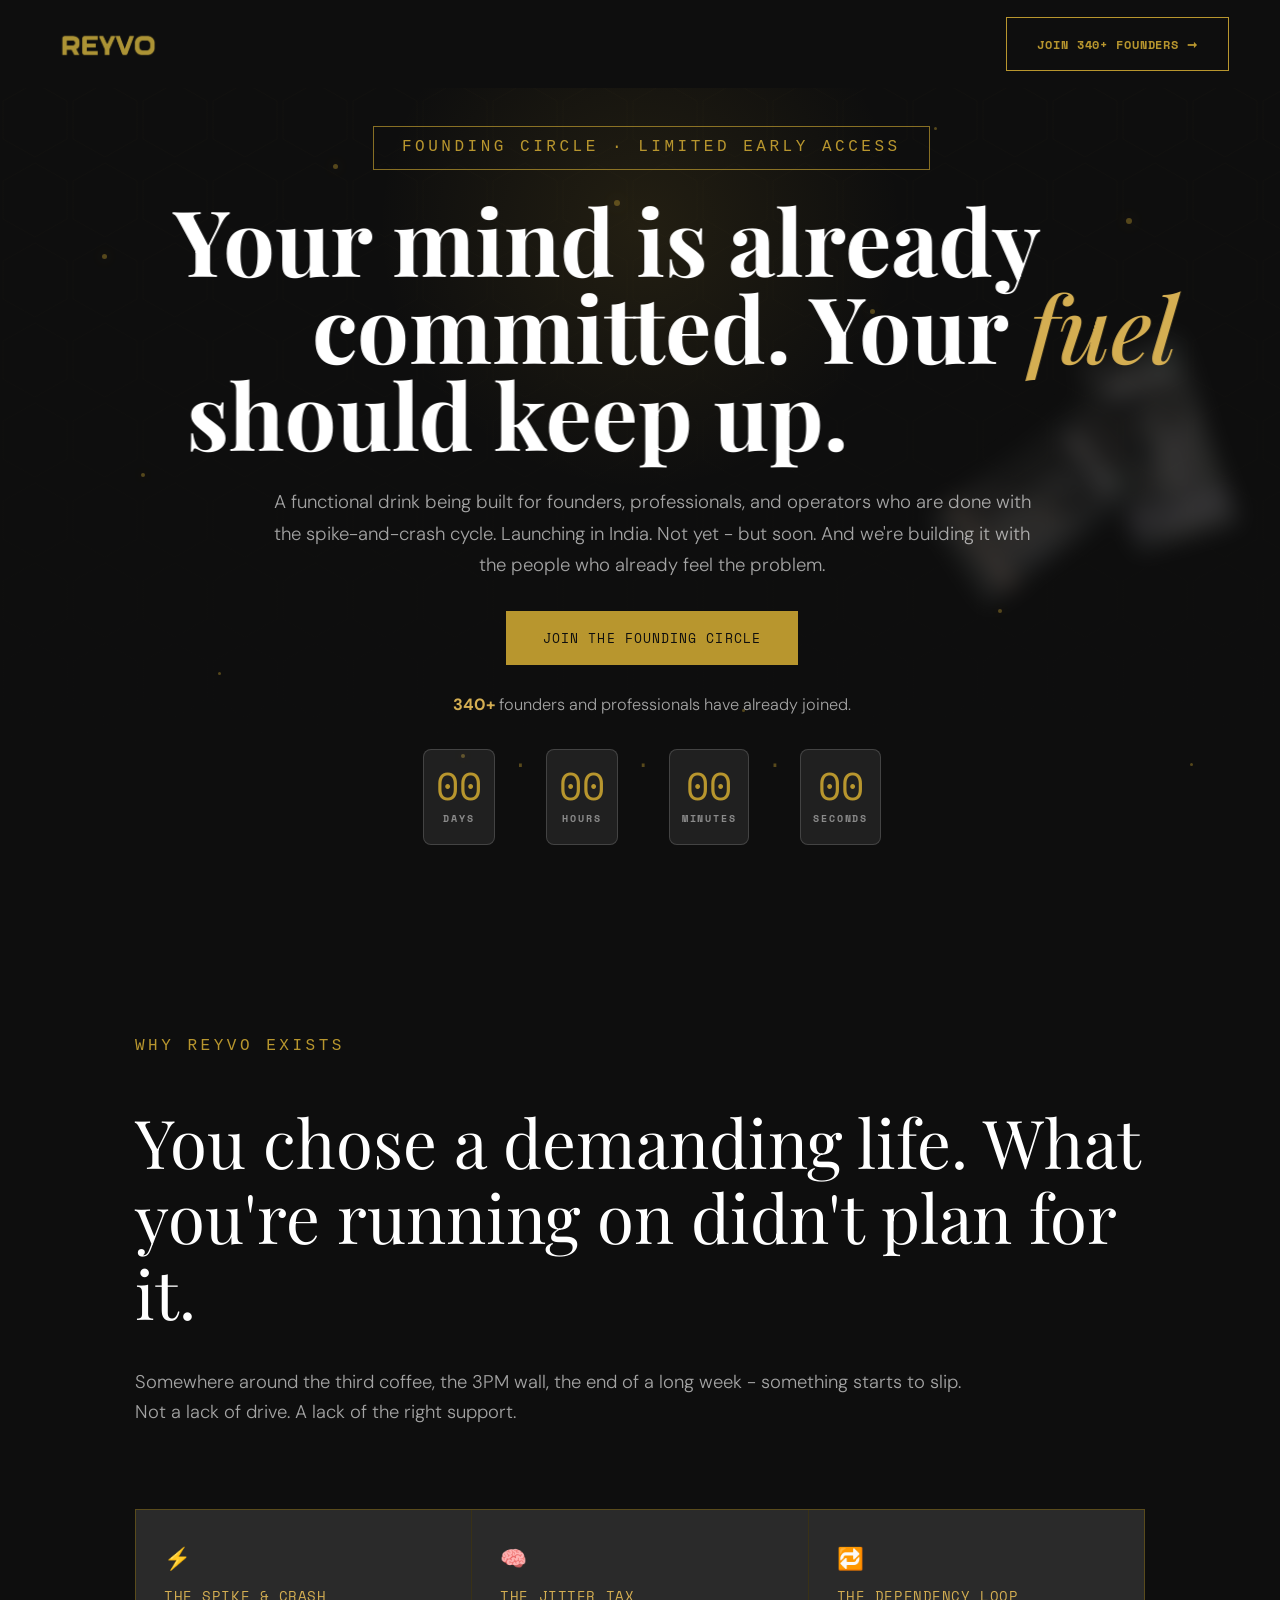
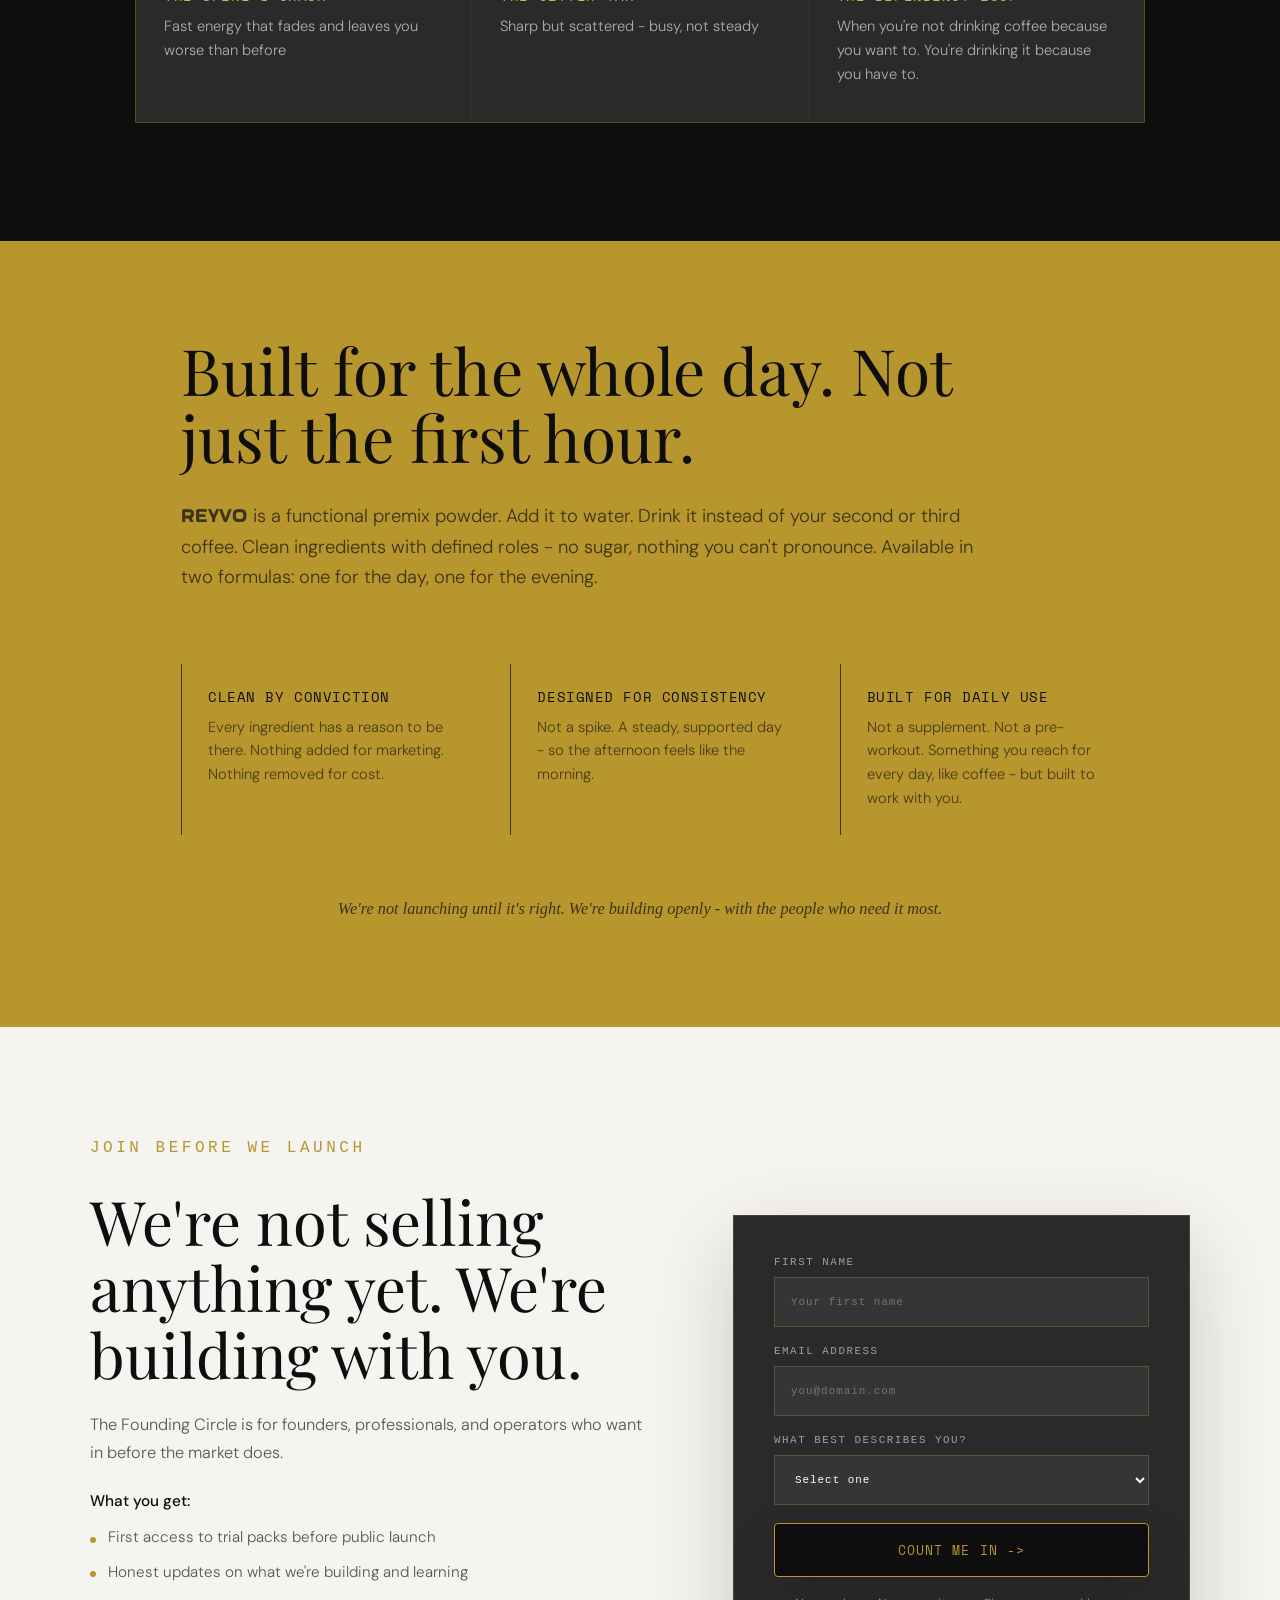
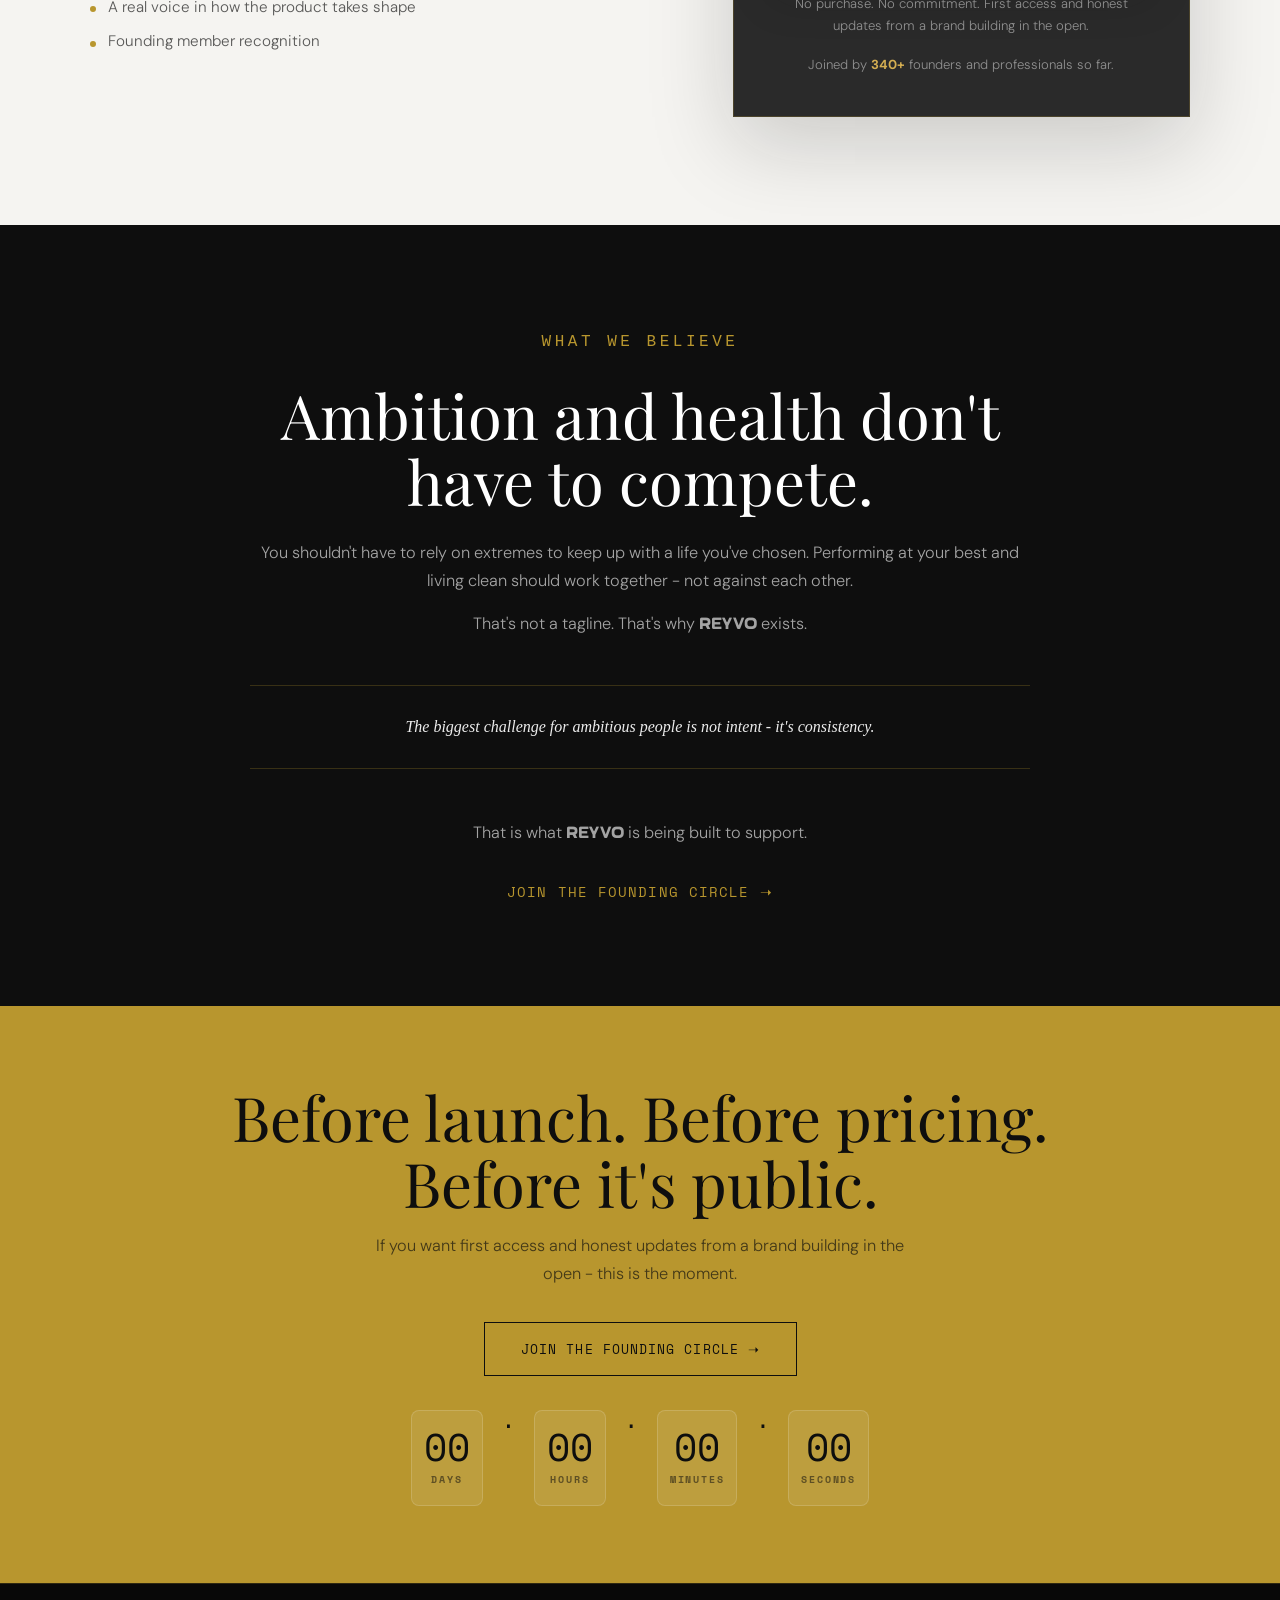
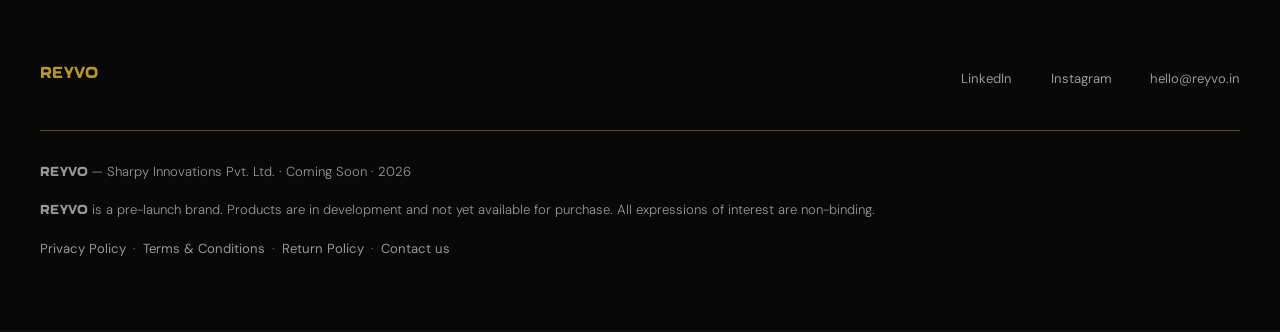
==== commit b554d712: "one section chage" ====
--- a/index.html
+++ b/index.html
@@ -18,7 +18,7 @@
         <a class="brand" href="#top" aria-label="REYVO home">
             <img src="assets/reyvo-logo.png" alt="REYVO">
         </a>
-        <a class="header-cta nav-count-cta" href="#founding-circle">Join the Founding Circle -&gt;</a>
+        <a class="header-cta nav-count-cta" href="#founding-circle">Join the Founding Circle ➝</a>
     </header>
 
     <main id="top">
@@ -102,32 +102,34 @@
                     </article>
                 </div>
 
-                <div class="section-rule" aria-hidden="true"></div>
-
-                <h2>Built for the whole day. Not just the first hour.</h2>
-                <p class="section-intro">REYVO is a functional premix powder. Add it to water. Drink it instead of your
-                    second or third coffee. Clean ingredients with defined roles - no sugar, nothing you can't pronounce.
-                    Available in two formulas: one for the day, one for the evening.</p>
-
-                <div class="promise-grid">
-                    <article class="promise-card">
-                        <h3>Clean by conviction</h3>
-                        <p>Every ingredient has a reason to be there. Nothing added for marketing. Nothing removed for
-                            cost.</p>
-                    </article>
-                    <article class="promise-card">
-                        <h3>Designed for consistency</h3>
-                        <p>Not a spike. A steady, supported day - so the afternoon feels like the morning.</p>
-                    </article>
-                    <article class="promise-card">
-                        <h3>Built for daily use</h3>
-                        <p>Not a supplement. Not a pre-workout. Something you reach for every day, like coffee - but
-                            built to work with you.</p>
-                    </article>
-                </div>
-
-                <p class="promise-pull">We're not launching until it's right. We're building openly - with the people
-                    who need it most.</p>
+                <div class="promise-gold-panel">
+                    <div class="section-rule" aria-hidden="true"></div>
+
+                    <h2>Built for the whole day. Not just the first hour.</h2>
+                    <p class="section-intro">REYVO is a functional premix powder. Add it to water. Drink it instead of your
+                        second or third coffee. Clean ingredients with defined roles - no sugar, nothing you can't pronounce.
+                        Available in two formulas: one for the day, one for the evening.</p>
+
+                    <div class="promise-grid">
+                        <article class="promise-card">
+                            <h3>Clean by conviction</h3>
+                            <p>Every ingredient has a reason to be there. Nothing added for marketing. Nothing removed for
+                                cost.</p>
+                        </article>
+                        <article class="promise-card">
+                            <h3>Designed for consistency</h3>
+                            <p>Not a spike. A steady, supported day - so the afternoon feels like the morning.</p>
+                        </article>
+                        <article class="promise-card">
+                            <h3>Built for daily use</h3>
+                            <p>Not a supplement. Not a pre-workout. Something you reach for every day, like coffee - but
+                                built to work with you.</p>
+                        </article>
+                    </div>
+
+                    <p class="promise-pull">We're not launching until it's right. We're building openly - with the people
+                        who need it most.</p>
+                </div>
             </div>
         </section>
 
@@ -192,14 +194,14 @@
                 <p>That's not a tagline. That's why REYVO exists.</p>
                 <blockquote>The biggest challenge for ambitious people is not intent - it's consistency.</blockquote>
                 <p>That is what REYVO is being built to support.</p>
-                <a class="belief-cta" href="#founding-circle">Join the Founding Circle -&gt;</a>
+                <a class="belief-cta" href="#founding-circle">Join the Founding Circle ➝</a>
             </div>
         </section>
 
         <section class="final-cta reveal">
             <h2>Before launch. Before pricing. Before it's public.</h2>
             <p>If you want first access and honest updates from a brand building in the open - this is the moment.</p>
-            <a class="button band-cta" href="#founding-circle">Join the Founding Circle -&gt;</a>
+            <a class="button band-cta" href="#founding-circle">Join the Founding Circle ➝</a>
             <div class="countdown countdown-echo" aria-label="Launch countdown">
                 <div class="countdown-unit">
                     <strong data-countdown="days">--</strong>
--- a/style.css
+++ b/style.css
@@ -98,6 +98,7 @@
 .header-cta {
     display: inline-flex;
     align-items: center;
+    font-family: "Space Mono", "Courier New", monospace;
     gap: 4px;
     min-height: 42px;
     padding: 0 18px;
@@ -913,6 +914,7 @@
     border: 1px solid transparent;
     border-radius: 3px;
     font: inherit;
+    letter-spacing: 1px;
 }
 
 input:focus,
@@ -2145,12 +2147,18 @@
 }
 
 .signup-section {
+    position: relative;
     padding: 108px 0;
     background: #F5F4F1;
     color: var(--obsidian);
-}
+    overflow: hidden;
+    isolation: isolate;
+}
+
 
 .signup-container {
+    position: relative;
+    z-index: 1;
     display: grid;
     grid-template-columns: 1fr 0.82fr;
     gap: clamp(42px, 7vw, 86px);
@@ -2417,6 +2425,7 @@
 }
 
 @keyframes navGoldPulse {
+
     0%,
     100% {
         box-shadow: 0 0 0 rgba(184, 150, 46, 0);
@@ -2680,18 +2689,95 @@
     animation: goldParticleDrift 12s ease-in-out infinite;
 }
 
-.hero-particles span:nth-child(1) { left: 8%; top: 28%; animation-duration: 13s; }
-.hero-particles span:nth-child(2) { left: 17%; top: 74%; width: 3px; height: 3px; animation-delay: -4s; }
-.hero-particles span:nth-child(3) { left: 26%; top: 18%; animation-delay: -7s; }
-.hero-particles span:nth-child(4) { left: 36%; top: 83%; width: 4px; height: 4px; animation-duration: 15s; }
-.hero-particles span:nth-child(5) { left: 48%; top: 22%; width: 6px; height: 6px; animation-delay: -3s; }
-.hero-particles span:nth-child(6) { left: 58%; top: 78%; width: 3px; height: 3px; animation-delay: -9s; }
-.hero-particles span:nth-child(7) { left: 68%; top: 34%; animation-duration: 14s; }
-.hero-particles span:nth-child(8) { left: 78%; top: 67%; width: 4px; height: 4px; animation-delay: -5s; }
-.hero-particles span:nth-child(9) { left: 88%; top: 24%; width: 6px; height: 6px; animation-delay: -10s; }
-.hero-particles span:nth-child(10) { left: 93%; top: 84%; width: 3px; height: 3px; animation-duration: 16s; }
-.hero-particles span:nth-child(11) { left: 11%; top: 52%; width: 4px; height: 4px; animation-delay: -8s; }
-.hero-particles span:nth-child(12) { left: 73%; top: 14%; width: 3px; height: 3px; animation-delay: -2s; }
+.hero-particles span:nth-child(1) {
+    left: 8%;
+    top: 28%;
+    animation-duration: 13s;
+}
+
+.hero-particles span:nth-child(2) {
+    left: 17%;
+    top: 74%;
+    width: 3px;
+    height: 3px;
+    animation-delay: -4s;
+}
+
+.hero-particles span:nth-child(3) {
+    left: 26%;
+    top: 18%;
+    animation-delay: -7s;
+}
+
+.hero-particles span:nth-child(4) {
+    left: 36%;
+    top: 83%;
+    width: 4px;
+    height: 4px;
+    animation-duration: 15s;
+}
+
+.hero-particles span:nth-child(5) {
+    left: 48%;
+    top: 22%;
+    width: 6px;
+    height: 6px;
+    animation-delay: -3s;
+}
+
+.hero-particles span:nth-child(6) {
+    left: 58%;
+    top: 78%;
+    width: 3px;
+    height: 3px;
+    animation-delay: -9s;
+}
+
+.hero-particles span:nth-child(7) {
+    left: 68%;
+    top: 34%;
+    animation-duration: 14s;
+}
+
+.hero-particles span:nth-child(8) {
+    left: 78%;
+    top: 67%;
+    width: 4px;
+    height: 4px;
+    animation-delay: -5s;
+}
+
+.hero-particles span:nth-child(9) {
+    left: 88%;
+    top: 24%;
+    width: 6px;
+    height: 6px;
+    animation-delay: -10s;
+}
+
+.hero-particles span:nth-child(10) {
+    left: 93%;
+    top: 84%;
+    width: 3px;
+    height: 3px;
+    animation-duration: 16s;
+}
+
+.hero-particles span:nth-child(11) {
+    left: 11%;
+    top: 52%;
+    width: 4px;
+    height: 4px;
+    animation-delay: -8s;
+}
+
+.hero-particles span:nth-child(12) {
+    left: 73%;
+    top: 14%;
+    width: 3px;
+    height: 3px;
+    animation-delay: -2s;
+}
 
 .landing-hero .eyebrow {
     display: inline-flex;
@@ -2939,26 +3025,53 @@
     margin-bottom: 118px;
 }
 
+.promise-gold-panel {
+    width: 100vw;
+    margin-left: calc(50% - 50vw);
+    margin-bottom: -104px;
+    padding: 96px max(135px, calc((100vw - 1510px) / 2 + 135px)) 104px;
+    background: var(--gold);
+    color: #0E0E0E;
+}
+
 .problem-promise .section-rule {
     display: none;
 }
 
-.problem-promise .section-rule + h2 {
+.problem-promise .promise-gold-panel h2 {
     max-width: 790px;
     margin-left: 3.6vw;
     margin-bottom: 32px;
+    color: #0E0E0E;
     font-size: clamp(3.65rem, 5vw, 5.2rem);
     line-height: 1.04;
 }
 
-.problem-promise .section-rule + h2 + .section-intro {
+.problem-promise .promise-gold-panel .section-intro {
     max-width: 820px;
     margin-left: 3.6vw;
     margin-bottom: 72px;
-}
-
-.problem-promise .promise-grid {
+    color: rgba(14, 14, 14, 0.72);
+}
+
+.problem-promise .promise-gold-panel .promise-grid {
     margin-left: 3.6vw;
+}
+
+.promise-gold-panel .promise-card {
+    border-left-color: rgba(14, 14, 14, 0.72);
+}
+
+.promise-gold-panel .promise-card h3 {
+    color: #0E0E0E;
+}
+
+.promise-gold-panel .promise-card p {
+    color: rgba(14, 14, 14, 0.66);
+}
+
+.promise-gold-panel .promise-pull {
+    color: rgba(14, 14, 14, 0.72);
 }
 
 /* Footer layout to match the homepage reference */
@@ -3004,7 +3117,7 @@
     border-top: 0;
 }
 
-.landing-footer .footer-policy-links a + a::before {
+.landing-footer .footer-policy-links a+a::before {
     content: "·";
     padding: 0 7px;
     color: rgba(255, 255, 255, 0.38);
@@ -3029,7 +3142,7 @@
 .signup-section .signup-copy p,
 .signup-section .perks-list,
 .signup-section .signup-form,
-.belief-section .belief-inner > *,
+.belief-section .belief-inner>*,
 .final-cta h2,
 .final-cta p,
 .final-cta .band-cta,
@@ -3061,56 +3174,60 @@
     animation-delay: 260ms;
 }
 
-.problem-promise.reveal.visible .section-rule + h2 {
-    animation-delay: 140ms;
+.problem-promise.reveal.visible .promise-gold-panel h2 {
+    animation: promiseHeadingIn 1350ms cubic-bezier(0.16, 1, 0.3, 1) 520ms both;
+}
+
+.problem-promise.reveal.visible .promise-gold-panel .section-intro {
+    animation: sectionFadeRise 1100ms ease 820ms both;
 }
 
 .problem-promise.reveal.visible .promise-card {
-    animation: sectionCardRise 760ms cubic-bezier(0.16, 1, 0.3, 1) both;
+    animation: sectionCardFadeOnly 1050ms cubic-bezier(0.16, 1, 0.3, 1) 1120ms both;
 }
 
 .problem-promise.reveal.visible .promise-card:nth-child(2) {
-    animation-delay: 120ms;
+    animation-delay: 1360ms;
 }
 
 .problem-promise.reveal.visible .promise-card:nth-child(3) {
-    animation-delay: 240ms;
+    animation-delay: 1600ms;
 }
 
 .problem-promise.reveal.visible .promise-pull {
-    animation: sectionFadeRise 860ms ease 260ms both;
+    animation: sectionFadeRise 1100ms ease 1850ms both;
 }
 
 .signup-section.reveal.visible .signup-copy {
-    animation: sectionSlideLeft 900ms cubic-bezier(0.16, 1, 0.3, 1) both;
+    animation: formContentIn 1250ms cubic-bezier(0.16, 1, 0.3, 1) both;
 }
 
 .signup-section.reveal.visible .signup-form {
-    animation: sectionSlideRight 900ms cubic-bezier(0.16, 1, 0.3, 1) 120ms both;
-}
-
-.belief-section.reveal.visible .belief-inner > * {
+    animation: formPanelIn 1300ms cubic-bezier(0.16, 1, 0.3, 1) 520ms both;
+}
+
+.belief-section.reveal.visible .belief-inner>* {
     animation: sectionFadeRise 850ms ease both;
 }
 
-.belief-section.reveal.visible .belief-inner > *:nth-child(2) {
+.belief-section.reveal.visible .belief-inner>*:nth-child(2) {
     animation-delay: 100ms;
 }
 
-.belief-section.reveal.visible .belief-inner > *:nth-child(3) {
+.belief-section.reveal.visible .belief-inner>*:nth-child(3) {
     animation-delay: 180ms;
 }
 
-.belief-section.reveal.visible .belief-inner > *:nth-child(4) {
+.belief-section.reveal.visible .belief-inner>*:nth-child(4) {
     animation-delay: 260ms;
 }
 
-.belief-section.reveal.visible .belief-inner > *:nth-child(5) {
+.belief-section.reveal.visible .belief-inner>*:nth-child(5) {
     animation-delay: 340ms;
 }
 
-.belief-section.reveal.visible .belief-inner > *:nth-child(6),
-.belief-section.reveal.visible .belief-inner > *:nth-child(7) {
+.belief-section.reveal.visible .belief-inner>*:nth-child(6),
+.belief-section.reveal.visible .belief-inner>*:nth-child(7) {
     animation-delay: 420ms;
 }
 
@@ -3136,10 +3253,15 @@
     }
 
     .problem-promise h2,
-    .problem-promise .section-rule + h2,
-    .problem-promise .section-rule + h2 + .section-intro,
-    .problem-promise .promise-grid {
+    .problem-promise .promise-gold-panel h2,
+    .problem-promise .promise-gold-panel .section-intro,
+    .problem-promise .promise-gold-panel .promise-grid {
         margin-left: 0;
+    }
+
+    .promise-gold-panel {
+        padding-left: 32px;
+        padding-right: 32px;
     }
 }
 
@@ -3154,7 +3276,7 @@
     }
 
     .problem-promise h2,
-    .problem-promise .section-rule + h2 {
+    .problem-promise .promise-gold-panel h2 {
         font-size: clamp(2.6rem, 12vw, 4rem);
     }
 
@@ -3226,6 +3348,7 @@
 }
 
 @keyframes goldParticleDrift {
+
     0%,
     100% {
         transform: translate3d(0, 0, 0) scale(1);
@@ -3300,6 +3423,7 @@
 }
 
 @media (max-width: 900px) {
+
     .landing-hero h1 .hero-line-one,
     .landing-hero h1 .hero-line-two,
     .landing-hero h1 .hero-line-three {
@@ -3308,6 +3432,7 @@
 }
 
 @media (prefers-reduced-motion: reduce) {
+
     .landing-hero h1 .hero-line,
     .landing-hero .eyebrow,
     .landing-hero .subline,
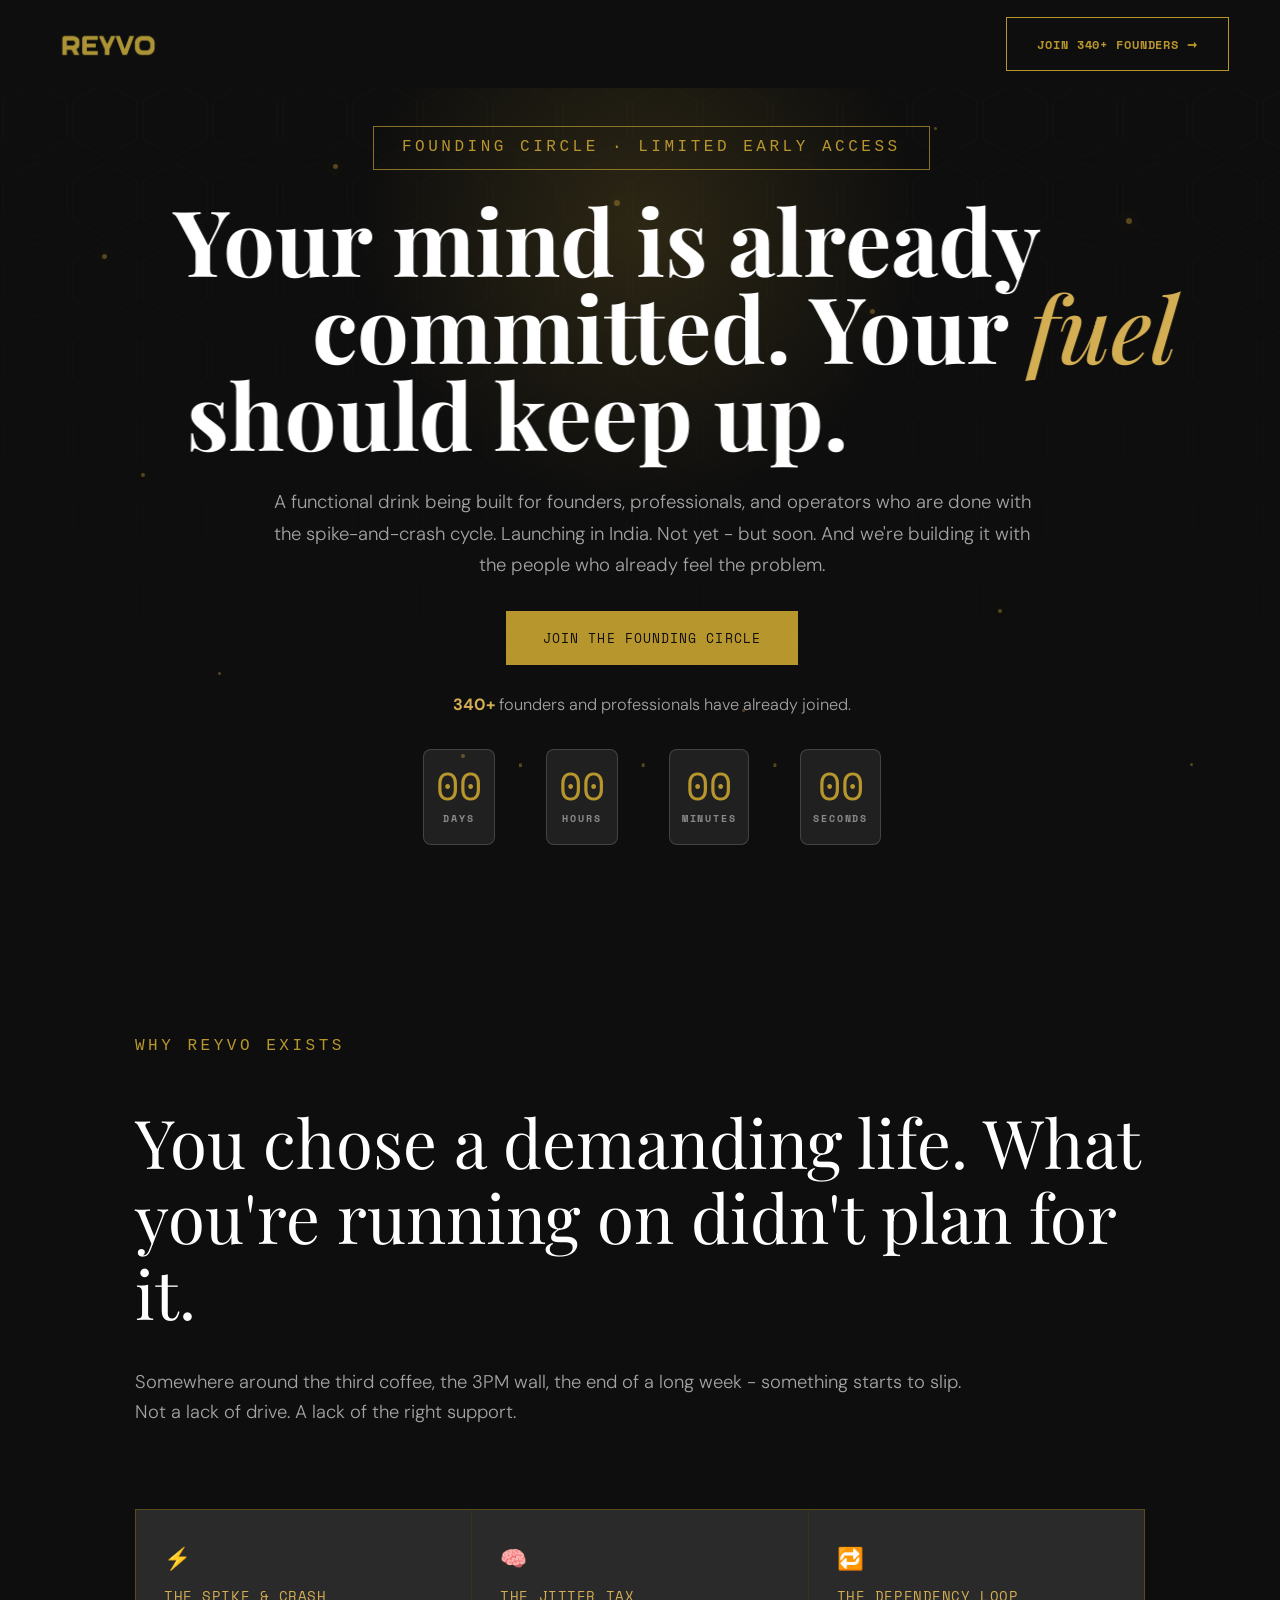
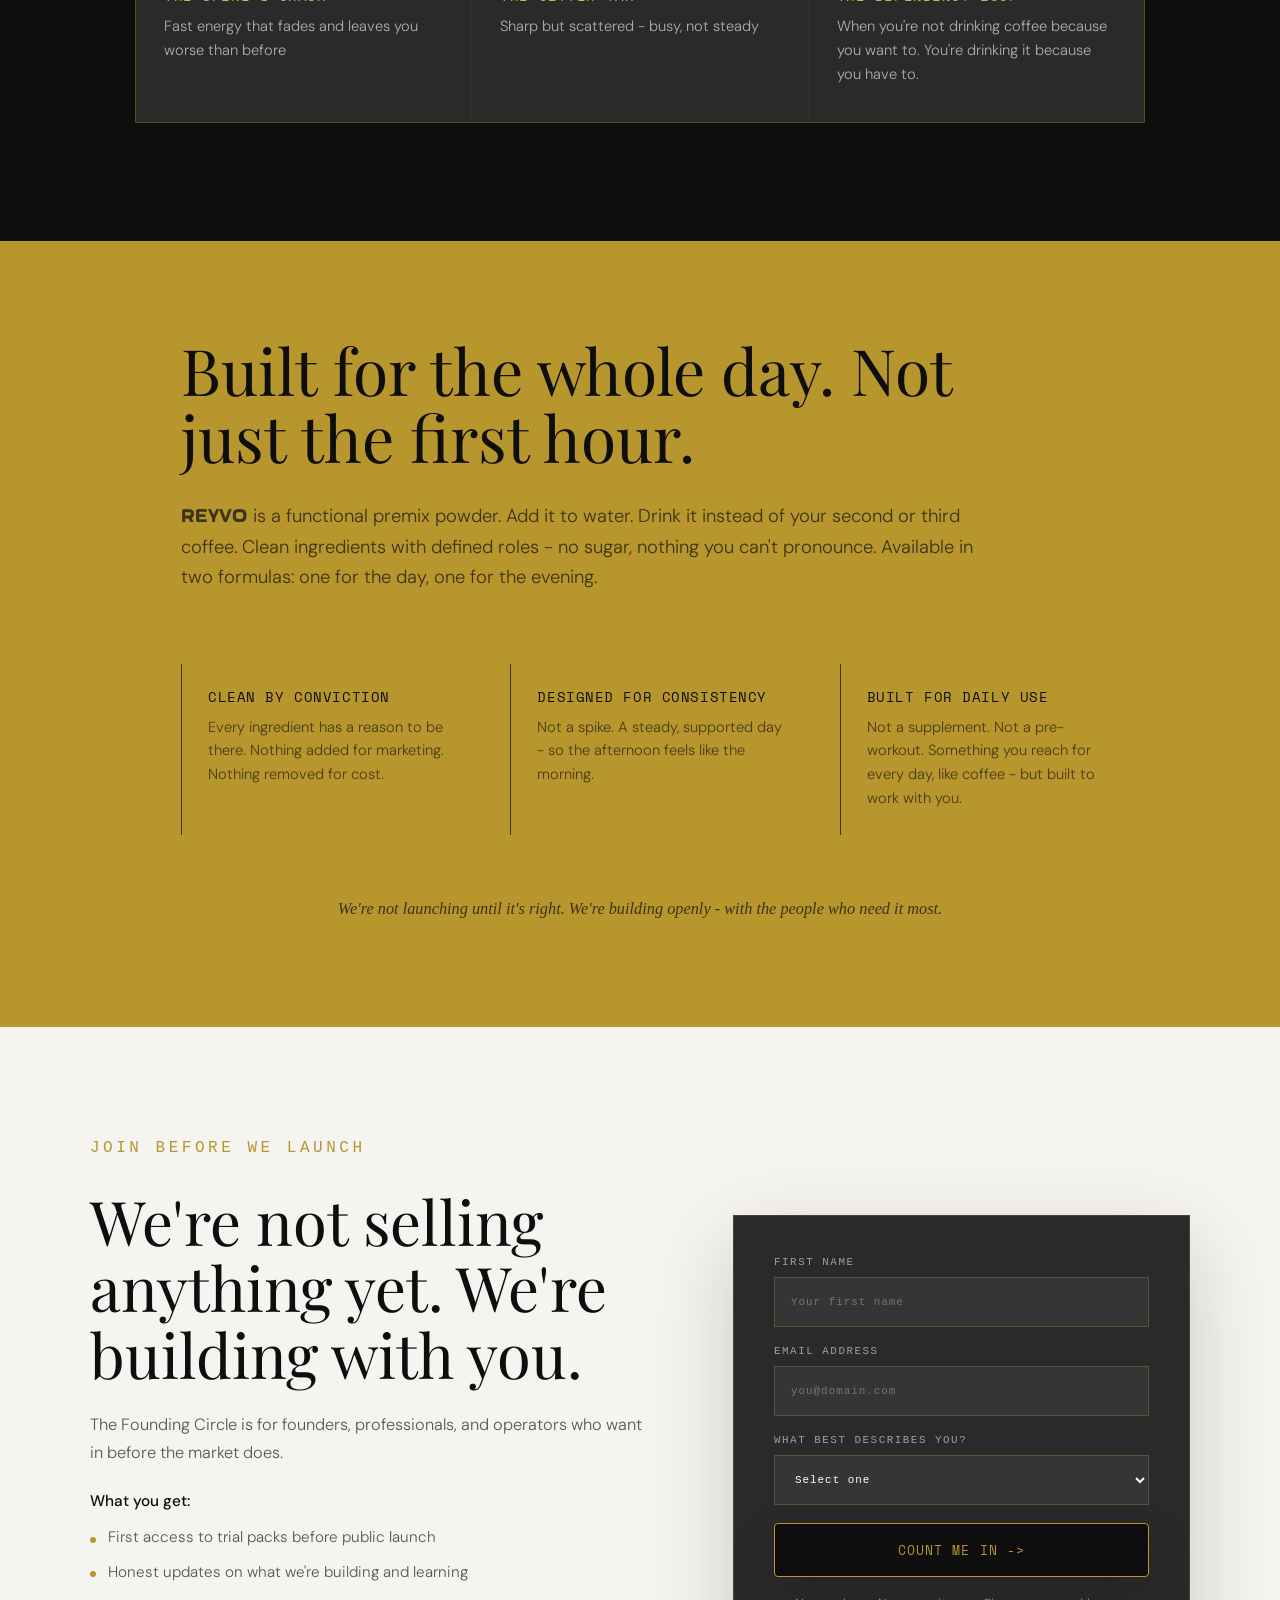
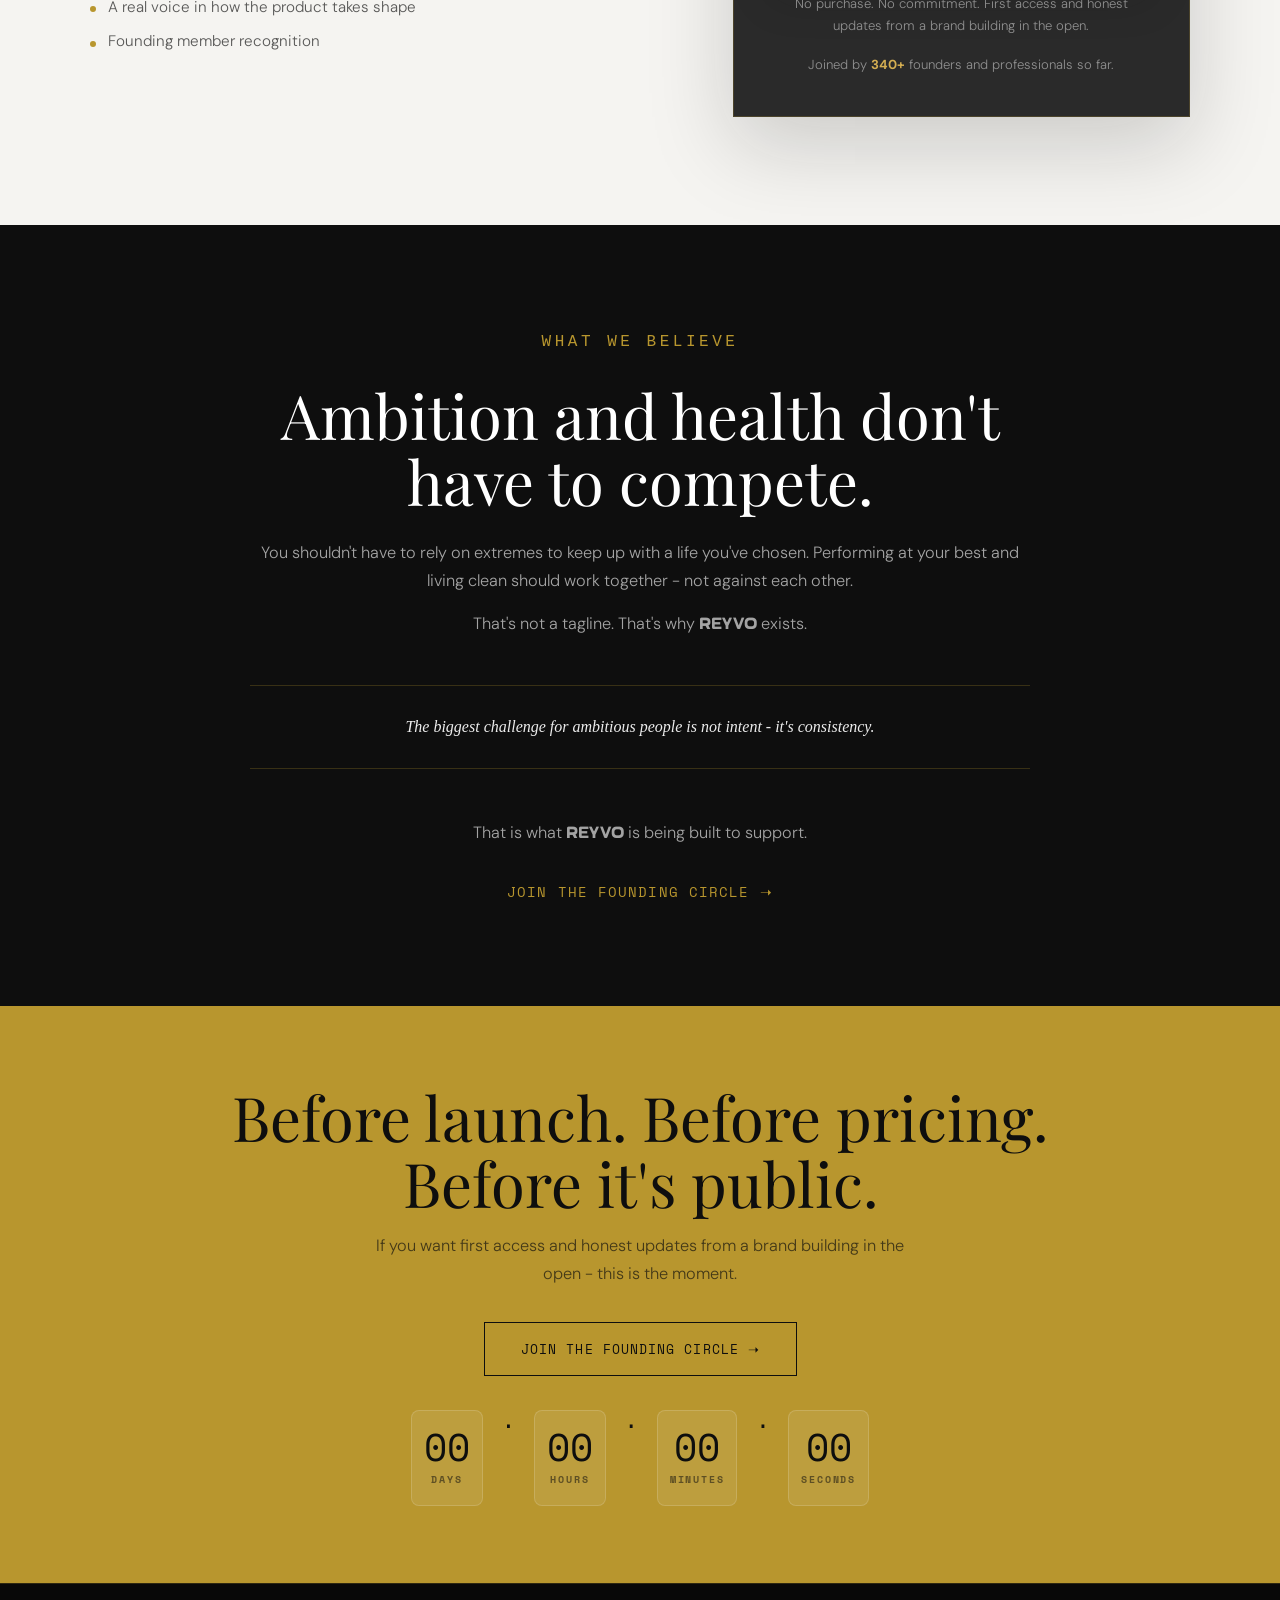
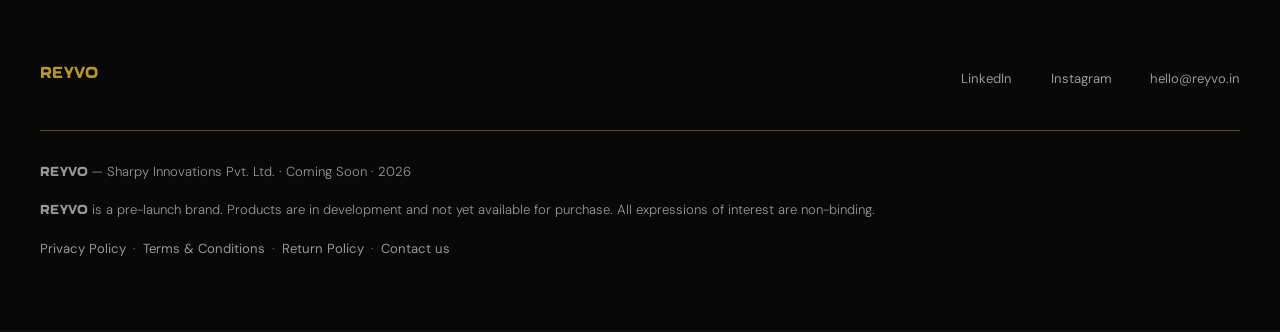
==== commit 0786685f: "video update" ====
--- a/index.html
+++ b/index.html
@@ -23,6 +23,9 @@
 
     <main id="top">
         <section class="landing-hero reveal">
+            <video class="hero-bg-video" autoplay muted loop playsinline preload="auto" aria-hidden="true">
+                <source src="assets/reyvo-hero-video.mp4" type="video/mp4">
+            </video>
             <div class="hex-bg" aria-hidden="true"></div>
             <div class="hero-particles" aria-hidden="true">
                 <span></span>
@@ -38,7 +41,6 @@
                 <span></span>
                 <span></span>
             </div>
-            <img class="hero-product-blur" src="assets/both_can_rembg.png" alt="" aria-hidden="true">
             <div class="hero-inner">
                 <p class="eyebrow">Founding Circle · Limited Early Access</p>
                 <h1>
--- a/style.css
+++ b/style.css
@@ -1804,6 +1804,570 @@
     }
 }
 
+/* Final mobile overrides: keep these last so they win */
+@media (max-width: 768px) {
+    html,
+    body {
+        max-width: 100%;
+        overflow-x: hidden;
+    }
+
+    .landing-page .site-header,
+    .site-header {
+        min-height: 76px;
+        padding: 16px 18px;
+    }
+
+    .landing-page .brand img,
+    .brand img {
+        height: 30px;
+    }
+
+    .landing-page .header-cta,
+    .header-cta {
+        position: fixed;
+        left: 177px !important;
+        right: 16px;
+        bottom: 14px;
+        z-index: 80;
+        min-height: 52px;
+        max-width: none;
+        justify-content: center;
+        padding: 0 18px;
+        background: rgba(14, 14, 14, 0.97);
+        border-color: var(--gold);
+        color: var(--gold);
+        font-size: 0.72rem;
+        text-align: center;
+        box-shadow: 0 14px 36px rgba(0, 0, 0, 0.32), 0 0 18px rgba(184, 150, 46, 0.18);
+    }
+
+    .landing-hero {
+        min-height: auto;
+        padding: 116px 16px 58px;
+    }
+
+    .hero-bg-video {
+        inset: -10px;
+        width: calc(100% + 20px);
+        height: calc(100% + 20px);
+        opacity: 0.46;
+        filter: blur(5px) saturate(0.78) brightness(0.48) contrast(1.08);
+    }
+
+    .landing-hero .hero-inner,
+    .problem-promise .section-wrap,
+    .section-wrap,
+    .signup-container,
+    .belief-inner,
+    .landing-footer .footer-inner {
+        width: min(100% - 32px, 680px);
+        max-width: 680px;
+    }
+
+    .landing-hero .eyebrow {
+        min-height: 38px;
+        max-width: 100%;
+        padding: 0 14px;
+        font-size: 0.58rem;
+        letter-spacing: 0.16em;
+        white-space: normal;
+    }
+
+    .landing-hero h1 {
+        max-width: 100%;
+        margin-bottom: 24px;
+        font-size: clamp(2.9rem, 13.5vw, 5.7rem);
+        line-height: 1.02;
+    }
+
+    .landing-hero h1 .hero-line {
+        white-space: normal;
+        transform: none;
+    }
+
+    .landing-hero .subline {
+        max-width: 34rem;
+        margin-bottom: 26px;
+        font-size: 0.98rem;
+        line-height: 1.62;
+    }
+
+    .landing-page .button {
+        width: 100%;
+        min-height: 52px;
+        padding: 0 18px;
+        font-size: 0.72rem;
+    }
+
+    .landing-page .countdown {
+        width: min(100%, 420px);
+        display: grid;
+        grid-template-columns: repeat(4, minmax(0, 1fr));
+        gap: 8px;
+        margin: 24px auto 0;
+    }
+
+    .landing-page .countdown i {
+        display: none;
+    }
+
+    .landing-page .countdown-unit {
+        min-width: 0;
+        padding: 12px 6px;
+    }
+
+    .landing-page .countdown strong {
+        font-size: clamp(1.55rem, 8vw, 2.2rem);
+    }
+
+    .landing-page .countdown span {
+        font-size: 0.52rem;
+        letter-spacing: 0.1em;
+    }
+
+    .dark-section,
+    .belief-section,
+    .signup-section {
+        padding: 72px 0;
+    }
+
+    .problem-promise {
+        padding-top: 72px;
+    }
+
+    .problem-promise h2,
+    .problem-promise .promise-gold-panel h2,
+    .belief-section h2,
+    .signup-section h2,
+    .final-cta h2 {
+        max-width: 100%;
+        margin-left: 0;
+        font-size: clamp(2.35rem, 11vw, 3.8rem);
+        line-height: 1.08;
+    }
+
+    .problem-promise .section-intro,
+    .problem-promise .promise-gold-panel .section-intro {
+        max-width: 100%;
+        margin-left: 0;
+        margin-bottom: 44px;
+        font-size: 1rem;
+        line-height: 1.68;
+    }
+
+    .problem-grid,
+    .promise-grid,
+    .problem-promise .promise-gold-panel .promise-grid,
+    .signup-container {
+        grid-template-columns: 1fr;
+        margin-left: 0;
+    }
+
+    .problem-card {
+        padding: 28px 22px;
+    }
+
+    .promise-gold-panel {
+        width: 100vw;
+        margin-left: calc(50% - 50vw);
+        margin-bottom: -72px;
+        padding: 72px 16px 78px;
+    }
+
+    .promise-gold-panel .promise-card {
+        padding: 24px 0 24px 18px;
+    }
+
+    .signup-section::before,
+    .signup-section::after {
+        width: 62vw;
+        opacity: 0.09;
+        filter: blur(10px) saturate(0.8);
+    }
+
+    .signup-section::before {
+        left: -34vw;
+        top: 6%;
+    }
+
+    .signup-section::after {
+        right: -34vw;
+        bottom: 12%;
+    }
+
+    .signup-container {
+        gap: 36px;
+    }
+
+    .landing-page .signup-form {
+        padding: 26px 18px;
+    }
+
+    .belief-section blockquote {
+        margin: 34px 0 36px;
+        padding: 24px 0;
+        font-size: clamp(1.65rem, 8vw, 2.4rem);
+    }
+
+    .final-cta {
+        padding: 72px 16px 82px;
+    }
+
+    .landing-footer {
+        padding: 56px 0 112px;
+    }
+
+    .footer-topline,
+    .footer-social {
+        align-items: flex-start;
+        flex-direction: column;
+    }
+
+    .footer-social {
+        gap: 12px;
+    }
+
+    .footer-divider {
+        margin: 28px 0 24px;
+    }
+}
+
+@media (max-width: 430px) {
+    .landing-hero {
+        padding-top: 106px;
+    }
+
+    .landing-hero h1 {
+        font-size: clamp(2.55rem, 15vw, 3.8rem);
+    }
+
+    .landing-page .countdown {
+        grid-template-columns: repeat(2, minmax(0, 1fr));
+        max-width: 280px;
+    }
+
+    .problem-promise h2,
+    .problem-promise .promise-gold-panel h2,
+    .belief-section h2,
+    .signup-section h2,
+    .final-cta h2 {
+        font-size: clamp(2.15rem, 12vw, 3.05rem);
+    }
+
+    .hero-particles span:nth-child(n+7) {
+        display: none;
+    }
+}
+
+/* Mobile responsive polish */
+@media (max-width: 768px) {
+    html,
+    body {
+        max-width: 100%;
+        overflow-x: hidden;
+    }
+
+    .landing-page .site-header,
+    .site-header {
+        min-height: 76px;
+        padding: 16px 18px;
+    }
+
+    .landing-page .brand img,
+    .brand img {
+        height: 30px;
+    }
+
+    .landing-page .header-cta,
+    .header-cta {
+        position: fixed;
+        left: 16px;
+        right: 16px;
+        bottom: 14px;
+        z-index: 80;
+        min-height: 52px;
+        max-width: none;
+        justify-content: center;
+        padding: 0 18px;
+        background: rgba(14, 14, 14, 0.97);
+        border-color: var(--gold);
+        color: var(--gold);
+        font-size: 0.72rem;
+        text-align: center;
+        box-shadow: 0 14px 36px rgba(0, 0, 0, 0.32), 0 0 18px rgba(184, 150, 46, 0.18);
+    }
+
+    .landing-hero {
+        min-height: auto;
+        padding: 116px 16px 58px;
+    }
+
+    .hero-bg-video {
+        inset: -10px;
+        width: calc(100% + 20px);
+        height: calc(100% + 20px);
+        opacity: 0.46;
+        filter: blur(5px) saturate(0.78) brightness(0.48) contrast(1.08);
+    }
+
+    .landing-hero .hero-inner {
+        width: min(100%, 680px);
+    }
+
+    .landing-hero .eyebrow {
+        min-height: 38px;
+        max-width: 100%;
+        padding: 0 14px;
+        font-size: 0.58rem;
+        letter-spacing: 0.16em;
+        white-space: normal;
+    }
+
+    .landing-hero h1 {
+        max-width: 100%;
+        margin-bottom: 24px;
+        font-size: clamp(2.9rem, 13.5vw, 5.7rem);
+        line-height: 1.02;
+    }
+
+    .landing-hero h1 .hero-line {
+        white-space: normal;
+        transform: none;
+    }
+
+    .landing-hero .subline {
+        max-width: 34rem;
+        margin-bottom: 26px;
+        font-size: 0.98rem;
+        line-height: 1.62;
+    }
+
+    .landing-page .button {
+        width: 100%;
+        min-height: 52px;
+        padding: 0 18px;
+        font-size: 0.72rem;
+    }
+
+    .social-proof {
+        margin-top: 20px;
+        font-size: 0.82rem;
+    }
+
+    .landing-page .countdown {
+        width: min(100%, 420px);
+        grid-template-columns: repeat(4, minmax(0, 1fr));
+        gap: 8px;
+        margin: 24px auto 0;
+    }
+
+    .landing-page .countdown i {
+        display: none;
+    }
+
+    .landing-page .countdown-unit {
+        min-width: 0;
+        padding: 12px 6px;
+    }
+
+    .landing-page .countdown strong {
+        font-size: clamp(1.55rem, 8vw, 2.2rem);
+    }
+
+    .landing-page .countdown span {
+        font-size: 0.52rem;
+        letter-spacing: 0.1em;
+    }
+
+    .dark-section,
+    .belief-section,
+    .signup-section {
+        padding: 72px 0;
+    }
+
+    .problem-promise {
+        padding-top: 72px;
+    }
+
+    .problem-promise .section-wrap,
+    .section-wrap,
+    .signup-container,
+    .belief-inner {
+        width: min(100% - 32px, 680px);
+    }
+
+    .problem-promise .eyebrow {
+        margin-bottom: 22px;
+        font-size: 0.66rem;
+        letter-spacing: 0.18em;
+    }
+
+    .problem-promise h2,
+    .problem-promise .promise-gold-panel h2,
+    .belief-section h2,
+    .signup-section h2,
+    .final-cta h2 {
+        max-width: 100%;
+        margin-left: 0;
+        font-size: clamp(2.35rem, 11vw, 3.8rem);
+        line-height: 1.08;
+    }
+
+    .problem-promise .section-intro,
+    .problem-promise .promise-gold-panel .section-intro {
+        max-width: 100%;
+        margin-left: 0;
+        margin-bottom: 44px;
+        font-size: 1rem;
+        line-height: 1.68;
+    }
+
+    .problem-grid,
+    .promise-grid,
+    .problem-promise .promise-gold-panel .promise-grid {
+        grid-template-columns: 1fr;
+        margin-left: 0;
+        gap: 1px;
+    }
+
+    .problem-card {
+        padding: 28px 22px;
+    }
+
+    .promise-gold-panel {
+        width: 100vw;
+        margin-left: calc(50% - 50vw);
+        margin-bottom: -72px;
+        padding: 72px 16px 78px;
+    }
+
+    .promise-gold-panel .promise-card {
+        padding: 24px 0 24px 18px;
+    }
+
+    .promise-pull {
+        margin-top: 42px;
+        font-size: 1.3rem;
+        line-height: 1.38;
+    }
+
+    .signup-section::before,
+    .signup-section::after {
+        width: 62vw;
+        opacity: 0.09;
+        filter: blur(10px) saturate(0.8);
+    }
+
+    .signup-section::before {
+        left: -34vw;
+        top: 6%;
+    }
+
+    .signup-section::after {
+        right: -34vw;
+        bottom: 12%;
+    }
+
+    .signup-container {
+        grid-template-columns: 1fr;
+        gap: 36px;
+    }
+
+    .signup-copy h3 {
+        margin-top: 22px;
+    }
+
+    .perks-list {
+        gap: 10px;
+    }
+
+    .landing-page .signup-form {
+        padding: 26px 18px;
+    }
+
+    .landing-page input,
+    .landing-page select {
+        min-height: 50px;
+        font-size: 0.95rem;
+    }
+
+    .belief-section blockquote {
+        margin: 34px 0 36px;
+        padding: 24px 0;
+        font-size: clamp(1.65rem, 8vw, 2.4rem);
+    }
+
+    .final-cta {
+        padding: 72px 16px 82px;
+    }
+
+    .final-cta p {
+        margin-bottom: 28px;
+        font-size: 1rem;
+        line-height: 1.62;
+    }
+
+    .landing-footer {
+        padding: 56px 0 112px;
+    }
+
+    .landing-footer .footer-inner {
+        width: min(100% - 32px, 680px);
+    }
+
+    .footer-topline,
+    .footer-social {
+        align-items: flex-start;
+        flex-direction: column;
+    }
+
+    .footer-social {
+        gap: 12px;
+    }
+
+    .footer-divider {
+        margin: 28px 0 24px;
+    }
+
+    .landing-footer p,
+    .landing-footer a {
+        font-size: 0.86rem;
+        line-height: 1.65;
+    }
+
+    .landing-footer .footer-policy-links {
+        line-height: 1.8;
+    }
+}
+
+@media (max-width: 430px) {
+    .landing-hero {
+        padding-top: 106px;
+    }
+
+    .landing-hero h1 {
+        font-size: clamp(2.55rem, 15vw, 3.8rem);
+    }
+
+    .landing-page .countdown {
+        grid-template-columns: repeat(2, minmax(0, 1fr));
+        max-width: 280px;
+    }
+
+    .problem-promise h2,
+    .problem-promise .promise-gold-panel h2,
+    .belief-section h2,
+    .signup-section h2,
+    .final-cta h2 {
+        font-size: clamp(2.15rem, 12vw, 3.05rem);
+    }
+
+    .hero-particles span:nth-child(n+7) {
+        display: none;
+    }
+}
+
 /* Landing page refresh */
 .landing-page {
     --obsidian: #0E0E0E;
@@ -1874,6 +2438,19 @@
     text-align: center;
 }
 
+.hero-bg-video {
+    position: absolute;
+    inset: -18px;
+    z-index: -4;
+    width: calc(100% + 36px);
+    height: calc(100% + 36px);
+    object-fit: cover;
+    opacity: 0.52;
+    filter: blur(5px) saturate(0.82) brightness(0.56) contrast(1.08);
+    transform: scale(1.03);
+    pointer-events: none;
+}
+
 .landing-hero .hex-bg {
     position: absolute;
     inset: 0;
@@ -1890,8 +2467,8 @@
     inset: 0;
     z-index: -1;
     background:
-        radial-gradient(circle at 50% 25%, rgba(184, 150, 46, 0.12), transparent 28%),
-        linear-gradient(180deg, rgba(14, 14, 14, 0.72), var(--obsidian) 82%);
+        radial-gradient(circle at 50% 25%, rgba(184, 150, 46, 0.18), transparent 30%),
+        linear-gradient(180deg, rgba(14, 14, 14, 0.58), rgba(14, 14, 14, 0.82) 54%, var(--obsidian) 100%);
 }
 
 .hero-product-blur {
@@ -3456,3 +4033,179 @@
         filter: none !important;
     }
 }
+
+/* Absolute-last mobile layout guard */
+@media (max-width: 768px) {
+    html,
+    body {
+        overflow-x: hidden;
+    }
+
+    .landing-page .header-cta,
+    .header-cta {
+        position: fixed;
+        left: 16px;
+        right: 16px;
+        bottom: 14px;
+        max-width: none;
+        justify-content: center;
+    }
+
+    .landing-hero {
+        min-height: auto;
+        padding: 116px 16px 58px;
+    }
+
+    .landing-hero .hero-inner,
+    .problem-promise .section-wrap,
+    .signup-container,
+    .belief-inner,
+    .landing-footer .footer-inner {
+        width: min(100% - 32px, 680px);
+        max-width: 680px;
+    }
+
+    .landing-hero h1 {
+        max-width: 100%;
+        font-size: clamp(2.9rem, 13.5vw, 5.7rem);
+        line-height: 1.02;
+    }
+
+    .landing-hero h1 .hero-line {
+        white-space: normal;
+        transform: none;
+    }
+
+    .landing-page .countdown {
+        display: grid;
+        grid-template-columns: repeat(4, minmax(0, 1fr));
+        width: min(100%, 420px);
+        gap: 8px;
+    }
+
+    .landing-page .countdown i {
+        display: none;
+    }
+
+    .problem-promise h2,
+    .problem-promise .promise-gold-panel h2,
+    .belief-section h2,
+    .signup-section h2,
+    .final-cta h2 {
+        max-width: 100%;
+        margin-left: 0;
+        font-size: clamp(2.35rem, 11vw, 3.8rem);
+    }
+
+    .problem-grid,
+    .promise-grid,
+    .problem-promise .promise-gold-panel .promise-grid,
+    .signup-container {
+        grid-template-columns: 1fr;
+        margin-left: 0;
+    }
+
+    .promise-gold-panel {
+        padding: 72px 16px 78px;
+    }
+
+    .footer-topline,
+    .footer-social {
+        align-items: flex-start;
+        flex-direction: column;
+    }
+}
+
+@media (max-width: 430px) {
+    .landing-page .countdown {
+        grid-template-columns: repeat(2, minmax(0, 1fr));
+        max-width: 280px;
+    }
+
+    .landing-hero h1 {
+        font-size: clamp(2.55rem, 15vw, 3.8rem);
+    }
+}
+
+/* Final mobile spacing fixes requested */
+@media (max-width: 768px) {
+    .landing-page .site-header,
+    .site-header {
+        align-items: center;
+        justify-content: space-between;
+        padding-left: 18px;
+        padding-right: 18px;
+    }
+
+    .signup-section {
+        padding-left: 0;
+        padding-right: 0;
+    }
+
+    .signup-container {
+        width: calc(100% - 48px);
+        max-width: 640px;
+        margin-left: auto;
+        margin-right: auto;
+        padding-left: 0;
+        padding-right: 0;
+    }
+
+    .signup-copy,
+    .signup-form {
+        width: 100%;
+        min-width: 0;
+    }
+
+    .signup-copy p,
+    .signup-copy li {
+        font-size: 0.92rem;
+        line-height: 1.7;
+    }
+
+    .signup-copy h3 {
+        font-size: 0.9rem;
+    }
+
+    .landing-page .signup-form {
+        padding: 24px 18px;
+    }
+
+    .landing-footer .footer-policy-links {
+        display: flex;
+        flex-wrap: nowrap;
+        gap: 0;
+        align-items: center;
+        width: 100%;
+        overflow-x: auto;
+        white-space: nowrap;
+        scrollbar-width: none;
+    }
+
+    .landing-footer .footer-policy-links::-webkit-scrollbar {
+        display: none;
+    }
+
+    .landing-footer .footer-policy-links a {
+        flex: 0 0 auto;
+        font-size: 0.72rem;
+    }
+
+    .landing-footer .footer-policy-links a + a::before {
+        padding: 0 6px;
+    }
+}
+
+@media (max-width: 380px) {
+    .signup-container {
+        width: calc(100% - 40px);
+    }
+
+    .landing-footer .footer-policy-links a {
+        font-size: 0.66rem;
+    }
+
+    .landing-footer .footer-policy-links a + a::before {
+        padding: 0 4px;
+    }
+}
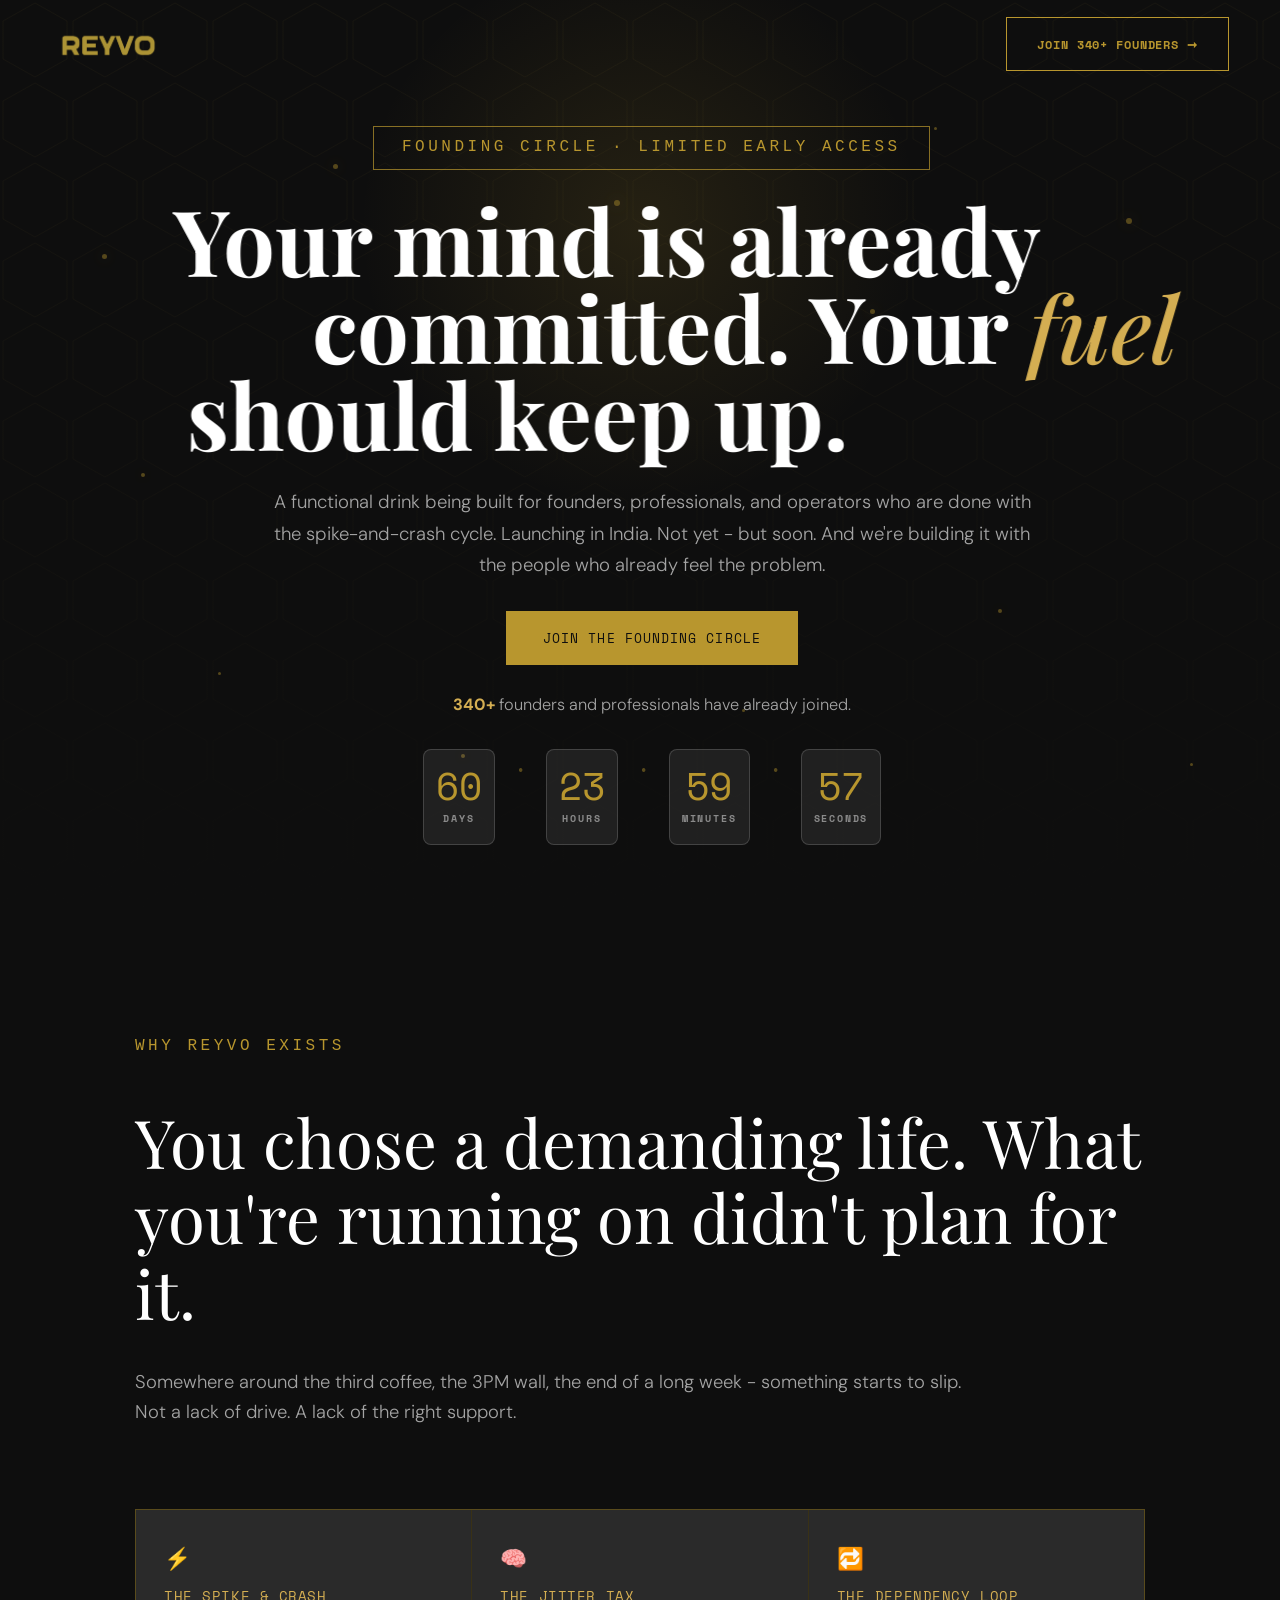
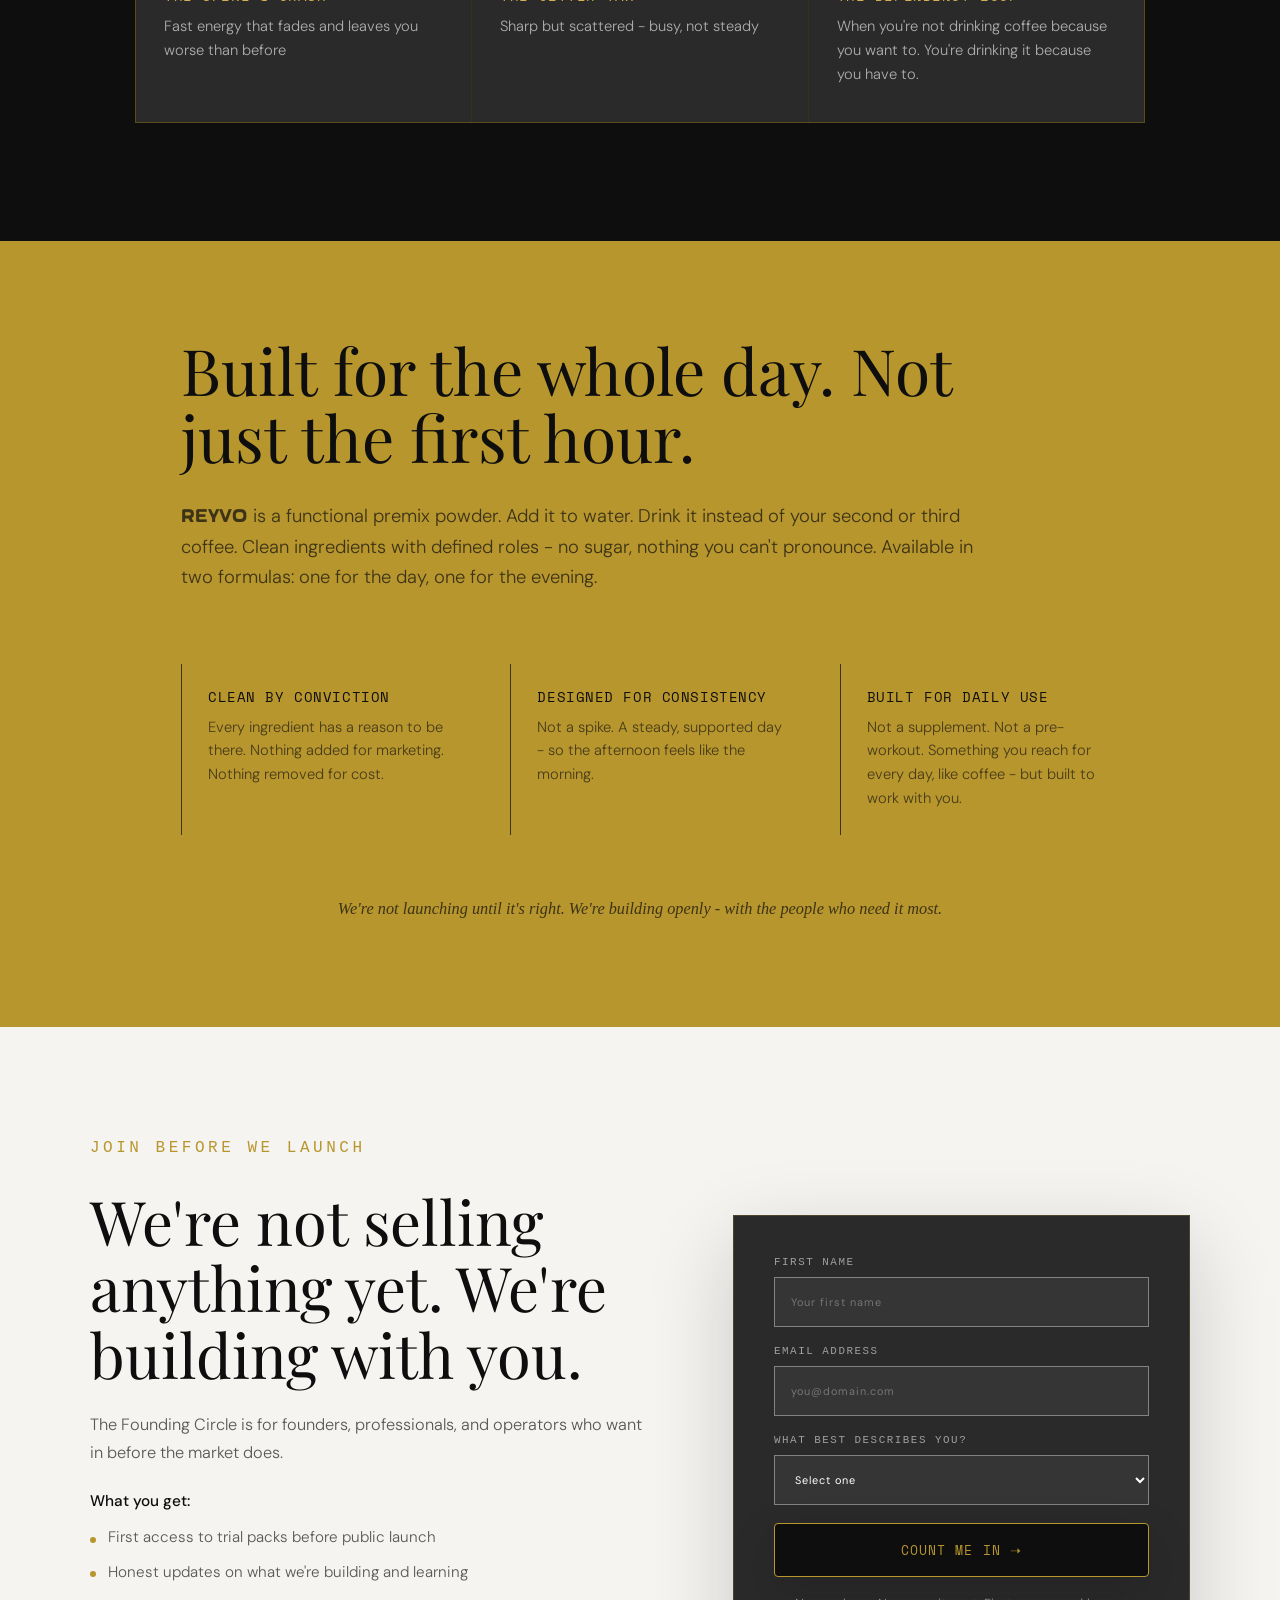
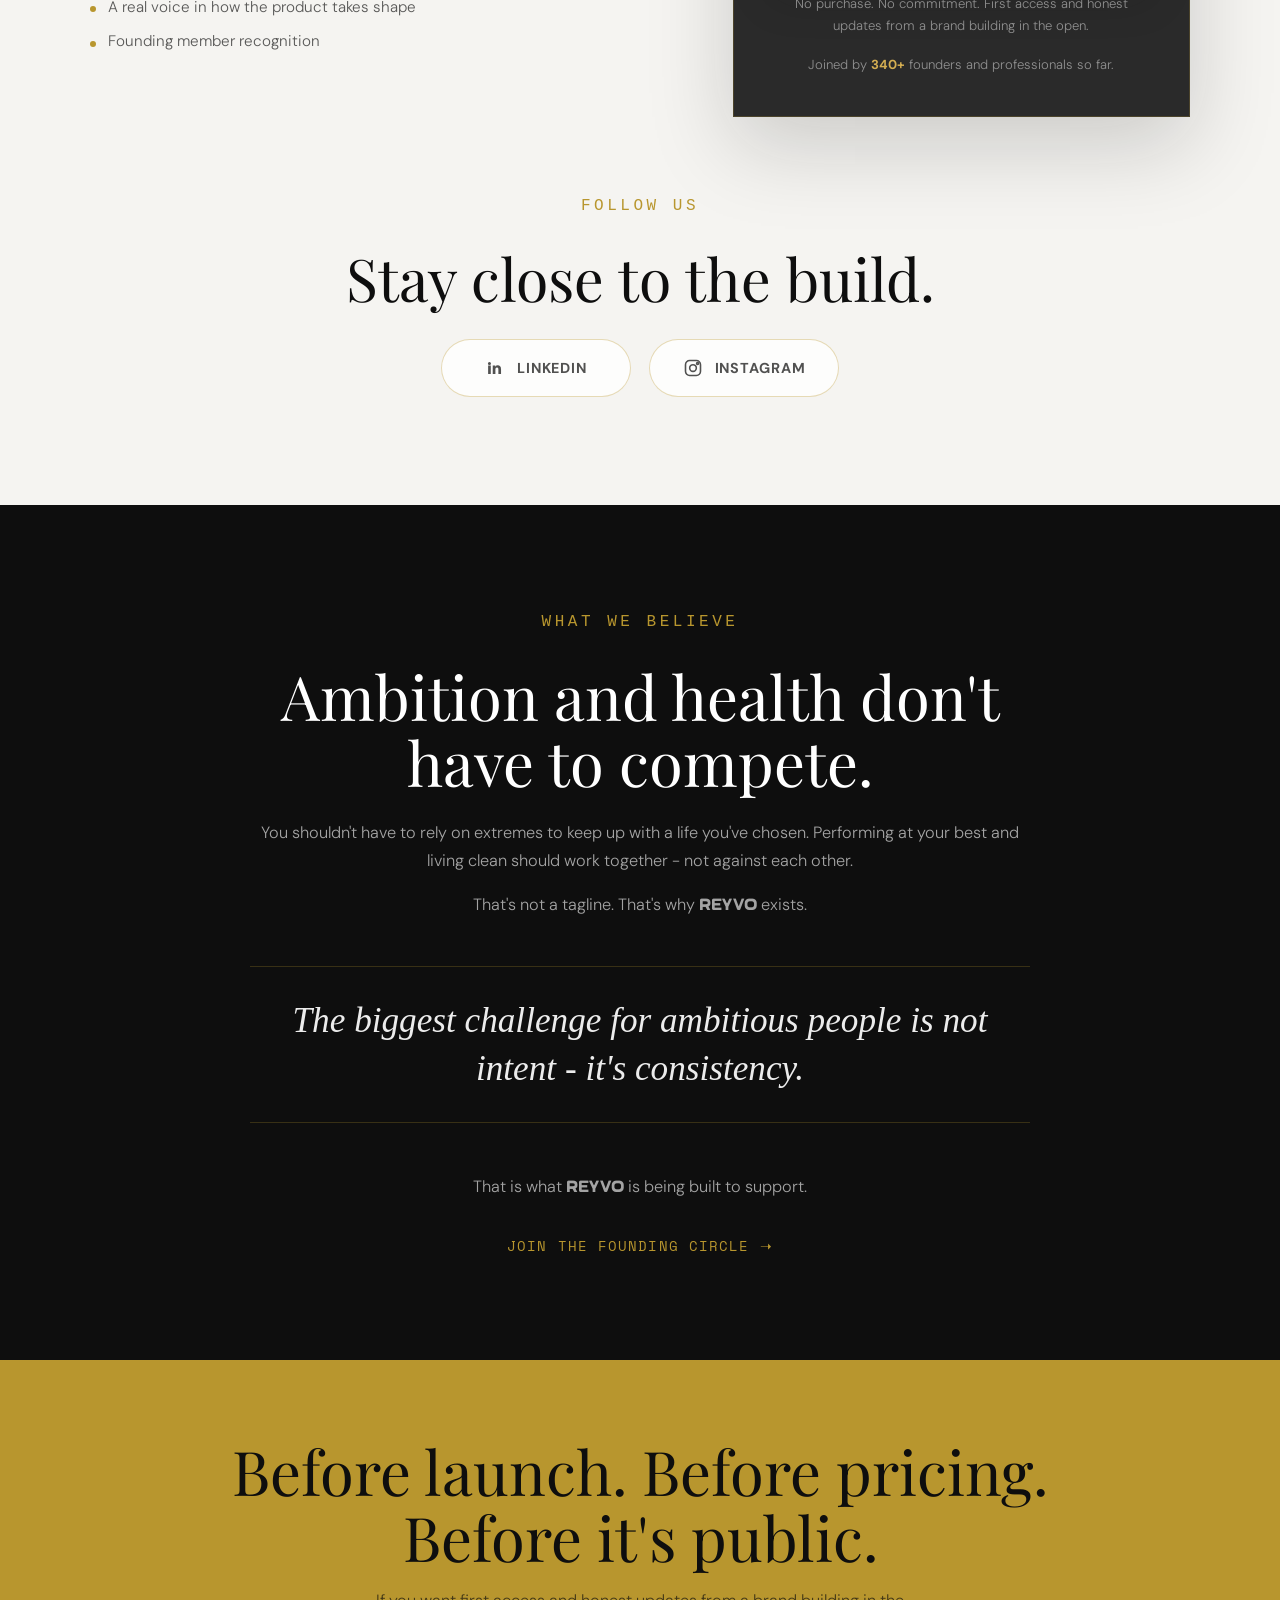
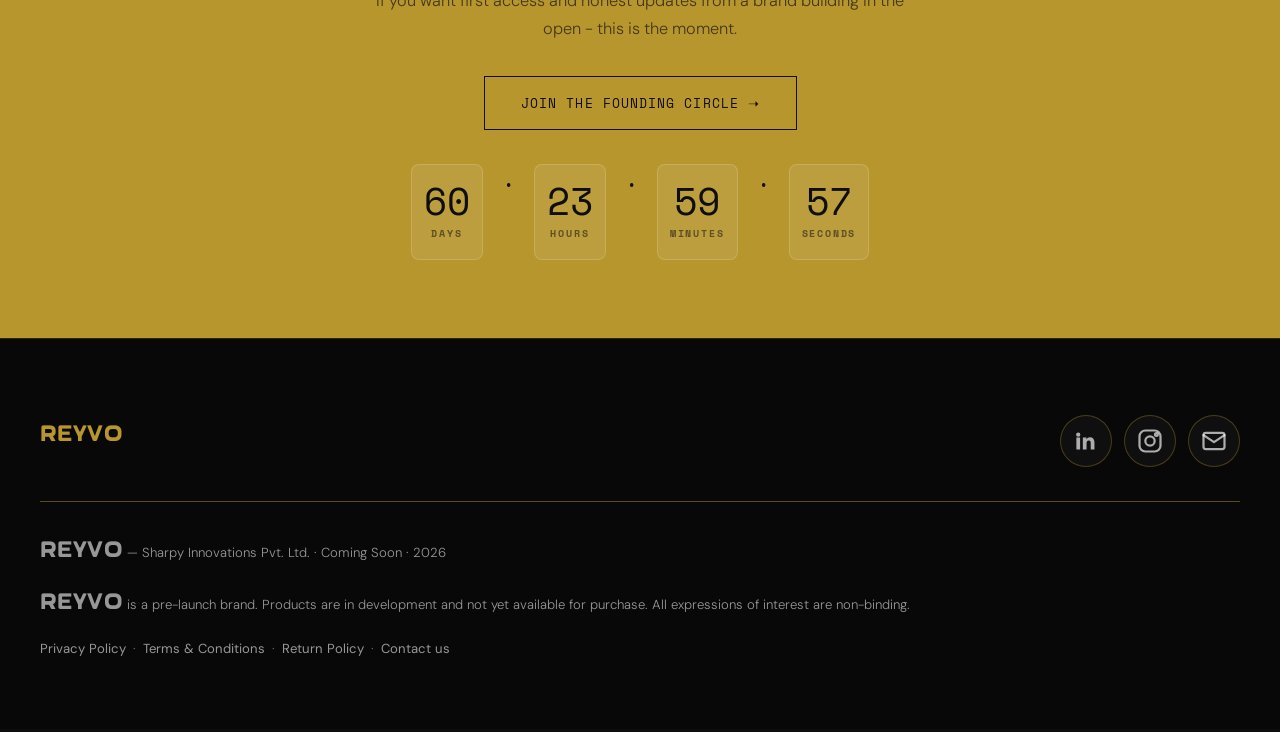
==== commit 62ed7fa0: "all updates has been done" ====
--- a/index.html
+++ b/index.html
@@ -173,7 +173,7 @@
                                 <option>Other</option>
                             </select>
                         </label>
-                        <button class="button primary" type="submit">Count me in -&gt;</button>
+                        <button class="button primary" type="submit">Count me in ➝</button>
                         <p class="form-note">No purchase. No commitment. First access and honest updates from a brand
                             building in the open.</p>
                         <p class="joined">Joined by <strong data-count>340+</strong> founders and professionals so far.
@@ -185,6 +185,30 @@
                     </div>
                 </form>
             </div>
+            <section class="follow-section reveal" aria-labelledby="follow-title">
+                <div class="follow-inner">
+                    <p class="eyebrow">Follow Us</p>
+                    <h2 id="follow-title">Stay close to the build.</h2>
+                    <div class="follow-links" aria-label="Follow REYVO">
+                        <a class="follow-link" href="https://www.linkedin.com/company/reyvo" target="_blank"
+                            rel="noopener" aria-label="Follow REYVO on LinkedIn">
+                            <svg class="social-icon" viewBox="0 0 24 24" aria-hidden="true">
+                                <path d="M6.94 8.96H3.75v10.29h3.19V8.96ZM5.34 4.75a1.85 1.85 0 1 0 0 3.7 1.85 1.85 0 0 0 0-3.7Zm13.91 8.6c0-3.1-1.65-4.54-3.86-4.54a3.33 3.33 0 0 0-3 1.65h-.04v-1.5H9.29v10.29h3.19v-5.09c0-1.34.25-2.64 1.92-2.64s1.66 1.54 1.66 2.73v5h3.19v-5.9Z" />
+                            </svg>
+                            <span>LinkedIn</span>
+                        </a>
+                        <a class="follow-link" href="https://www.instagram.com/reyvoindia" target="_blank"
+                            rel="noopener" aria-label="Follow REYVO on Instagram">
+                            <svg class="social-icon" viewBox="0 0 24 24" aria-hidden="true">
+                                <rect x="3" y="3" width="18" height="18" rx="5" ry="5"></rect>
+                                <circle cx="12" cy="12" r="4"></circle>
+                                <circle cx="17.5" cy="6.5" r="1.2"></circle>
+                            </svg>
+                            <span>Instagram</span>
+                        </a>
+                    </div>
+                </div>
+            </section>
         </section>
 
         <section class="belief-section reveal">
@@ -233,9 +257,26 @@
             <div class="footer-topline">
                 <a class="footer-logo-link" href="index.html#top" aria-label="REYVO home"><strong>REYVO</strong></a>
                 <div class="footer-social">
-                    <a href="https://www.linkedin.com/company/reyvo" target="_blank" rel="noopener">LinkedIn</a>
-                    <a href="https://www.instagram.com/reyvoindia" target="_blank" rel="noopener">Instagram</a>
-                    <a href="mailto:hello@reyvo.in">hello@reyvo.in</a>
+                    <a href="https://www.linkedin.com/company/reyvo" target="_blank" rel="noopener"
+                        aria-label="LinkedIn">
+                        <svg class="social-icon" viewBox="0 0 24 24" aria-hidden="true">
+                            <path d="M6.94 8.96H3.75v10.29h3.19V8.96ZM5.34 4.75a1.85 1.85 0 1 0 0 3.7 1.85 1.85 0 0 0 0-3.7Zm13.91 8.6c0-3.1-1.65-4.54-3.86-4.54a3.33 3.33 0 0 0-3 1.65h-.04v-1.5H9.29v10.29h3.19v-5.09c0-1.34.25-2.64 1.92-2.64s1.66 1.54 1.66 2.73v5h3.19v-5.9Z" />
+                        </svg>
+                    </a>
+                    <a href="https://www.instagram.com/reyvoindia" target="_blank" rel="noopener"
+                        aria-label="Instagram">
+                        <svg class="social-icon" viewBox="0 0 24 24" aria-hidden="true">
+                            <rect x="3" y="3" width="18" height="18" rx="5" ry="5"></rect>
+                            <circle cx="12" cy="12" r="4"></circle>
+                            <circle cx="17.5" cy="6.5" r="1.2"></circle>
+                        </svg>
+                    </a>
+                    <a href="mailto:hello@reyvo.in" aria-label="Email REYVO">
+                        <svg class="social-icon" viewBox="0 0 24 24" aria-hidden="true">
+                            <rect x="3" y="5" width="18" height="14" rx="2" ry="2"></rect>
+                            <path d="m3 7 9 6 9-6"></path>
+                        </svg>
+                    </a>
                 </div>
             </div>
             <div class="footer-divider" aria-hidden="true"></div>
--- a/style.css
+++ b/style.css
@@ -32,7 +32,7 @@
 
 body {
     margin: 0;
-    font-family: Calibri, "Segoe UI", Arial, sans-serif;
+    font-family: "DM Sans", Calibri, "Segoe UI", Arial, sans-serif;
     background:
         linear-gradient(180deg, #FFFFFF 0%, var(--cream) 34%, #EFEFED 100%);
     color: var(--ink);
@@ -1374,7 +1374,26 @@
 }
 
 .contact-list p {
+    display: grid;
+    grid-template-columns: 38px 1fr;
+    gap: 14px;
+    align-items: start;
     margin: 0;
+}
+
+.contact-icon {
+    width: 38px;
+    height: 38px;
+    padding: 9px;
+    color: var(--gold);
+    fill: none;
+    stroke: currentColor;
+    stroke-linecap: round;
+    stroke-linejoin: round;
+    stroke-width: 1.8;
+    border: 1px solid rgba(184, 150, 46, 0.32);
+    border-radius: 50%;
+    background: rgba(184, 150, 46, 0.08);
 }
 
 .contact-list strong {
@@ -1391,6 +1410,7 @@
 }
 
 .contact-list span {
+    display: block;
     color: rgba(17, 17, 17, 0.72);
     line-height: 1.65;
 }
@@ -1806,6 +1826,7 @@
 
 /* Final mobile overrides: keep these last so they win */
 @media (max-width: 768px) {
+
     html,
     body {
         max-width: 100%;
@@ -1869,7 +1890,7 @@
         min-height: 38px;
         max-width: 100%;
         padding: 0 14px;
-        font-size: 0.58rem;
+        font-size: 0.6rem;
         letter-spacing: 0.16em;
         white-space: normal;
     }
@@ -2062,6 +2083,7 @@
 
 /* Mobile responsive polish */
 @media (max-width: 768px) {
+
     html,
     body {
         max-width: 100%;
@@ -2440,14 +2462,15 @@
 
 .hero-bg-video {
     position: absolute;
-    inset: -18px;
+    inset: -8px;
     z-index: -4;
-    width: calc(100% + 36px);
-    height: calc(100% + 36px);
+    width: calc(100% + 16px);
+    height: calc(100% + 16px);
     object-fit: cover;
-    opacity: 0.52;
-    filter: blur(5px) saturate(0.82) brightness(0.56) contrast(1.08);
-    transform: scale(1.03);
+    opacity: 0.78;
+    /* filter: blur(1.5px) saturate(1.08) brightness(0.92) contrast(1.04); */
+    filter: blur(3.5px) saturate(1.08) brightness(0.92) contrast(1.04);
+    transform: scale(1.01);
     pointer-events: none;
 }
 
@@ -2467,8 +2490,8 @@
     inset: 0;
     z-index: -1;
     background:
-        radial-gradient(circle at 50% 25%, rgba(184, 150, 46, 0.18), transparent 30%),
-        linear-gradient(180deg, rgba(14, 14, 14, 0.58), rgba(14, 14, 14, 0.82) 54%, var(--obsidian) 100%);
+        radial-gradient(circle at 50% 25%, rgba(184, 150, 46, 0.14), transparent 30%),
+        linear-gradient(180deg, rgba(14, 14, 14, 0.36), rgba(14, 14, 14, 0.62) 54%, var(--obsidian) 100%);
 }
 
 .hero-product-blur {
@@ -2808,7 +2831,7 @@
     min-height: 50px;
     color: var(--landing-text);
     background: rgba(255, 255, 255, 0.05);
-    border: 1px solid rgba(184, 150, 46, 0.3);
+    border: 1px solid #ffffff61;
     border-radius: 0;
 }
 
@@ -2891,7 +2914,7 @@
     border-bottom: 1px solid var(--landing-border);
     color: rgba(255, 255, 255, 0.92);
     font-family: "Cormorant Garamond", Georgia, "Times New Roman", serif;
-    font-size: clamp(1rem, 3.8vw, 2px);
+    font-size: clamp(1.65rem, 3.8vw, 2.2rem);
     font-style: italic;
     font-weight: 300;
     line-height: 1.35;
@@ -3146,10 +3169,10 @@
 .site-header,
 .legal-header,
 .landing-page .site-header {
-    background: #0E0E0E;
+    background: #0e0e0e00;
     border-bottom: 0;
     box-shadow: none;
-    backdrop-filter: blur(14px);
+    backdrop-filter: blur(0px);
 }
 
 .site-header.is-scrolled,
@@ -3671,7 +3694,102 @@
 .footer-social {
     display: flex;
     align-items: center;
-    gap: clamp(24px, 3vw, 42px);
+    gap: 12px;
+}
+
+.footer-social a,
+.follow-link {
+    display: inline-flex;
+    align-items: center;
+    justify-content: center;
+    color: rgba(255, 255, 255, 0.66);
+    border: 1px solid rgba(184, 150, 46, 0.34);
+    background: rgba(255, 255, 255, 0.03);
+    transition: color 220ms ease, border-color 220ms ease, background 220ms ease, transform 220ms ease;
+}
+
+.footer-social a {
+    width: 52px;
+    height: 52px;
+    border-radius: 50%;
+}
+
+.footer-social a:hover,
+.follow-link:hover {
+    color: var(--gold);
+    border-color: rgba(184, 150, 46, 0.76);
+    background: rgba(184, 150, 46, 0.1);
+    transform: translateY(-2px);
+}
+
+.social-icon {
+    width: 20px;
+    height: 20px;
+    fill: none;
+    stroke: currentColor;
+    stroke-linecap: round;
+    stroke-linejoin: round;
+    stroke-width: 1.9;
+}
+
+.footer-social .social-icon {
+    width: 28px;
+    height: 28px;
+}
+
+.footer-social a:first-child .social-icon path,
+.follow-link:first-child .social-icon path {
+    fill: currentColor;
+    stroke: none;
+}
+
+.follow-section {
+    padding: 76px 24px 0;
+    background: transparent;
+    border-top: 0;
+    text-align: center;
+}
+
+.follow-inner {
+    width: min(980px, 100%);
+    margin: 0 auto;
+    display: flex;
+    flex-direction: column;
+    justify-content: center;
+    align-items: center;
+}
+
+.follow-section h2 {
+    margin: 0 0 30px;
+    color: var(--obsidian);
+    font-size: clamp(2.25rem, 4.6vw, 4rem);
+}
+
+.follow-links {
+    display: flex;
+    justify-content: center;
+    gap: 18px;
+    flex-wrap: wrap;
+}
+
+.follow-link {
+    min-width: 190px;
+    min-height: 58px;
+    gap: 12px;
+    padding: 0 24px;
+    border-radius: 999px;
+    text-decoration: none;
+    color: rgba(14, 14, 14, 0.72);
+    border-color: rgba(184, 150, 46, 0.34);
+    background: rgba(255, 255, 255, 0.78);
+}
+
+.follow-link span {
+    color: currentColor;
+    font-size: 0.9rem;
+    font-weight: 700;
+    letter-spacing: 0.06em;
+    text-transform: uppercase;
 }
 
 .footer-divider {
@@ -3682,6 +3800,11 @@
 
 .footer-logo-link {
     display: inline-flex;
+}
+
+.landing-footer .brand-word,
+.footer .brand-word {
+    font-size: 1.4rem;
 }
 
 .landing-footer p {
@@ -4036,6 +4159,7 @@
 
 /* Absolute-last mobile layout guard */
 @media (max-width: 768px) {
+
     html,
     body {
         overflow-x: hidden;
@@ -4046,7 +4170,7 @@
         position: fixed;
         left: 16px;
         right: 16px;
-        bottom: 14px;
+        bottom: 12px;
         max-width: none;
         justify-content: center;
     }
@@ -4069,6 +4193,10 @@
         max-width: 100%;
         font-size: clamp(2.9rem, 13.5vw, 5.7rem);
         line-height: 1.02;
+    }
+
+    .landing-hero .eyebrow {
+        font-size: 0.6rem;
     }
 
     .landing-hero h1 .hero-line {
@@ -4129,6 +4257,7 @@
 
 /* Final mobile spacing fixes requested */
 @media (max-width: 768px) {
+
     .landing-page .site-header,
     .site-header {
         align-items: center;
@@ -4191,7 +4320,7 @@
         font-size: 0.72rem;
     }
 
-    .landing-footer .footer-policy-links a + a::before {
+    .landing-footer .footer-policy-links a+a::before {
         padding: 0 6px;
     }
 }
@@ -4205,7 +4334,79 @@
         font-size: 0.66rem;
     }
 
-    .landing-footer .footer-policy-links a + a::before {
+    .landing-footer .footer-policy-links a+a::before {
         padding: 0 4px;
     }
 }
+
+@media (max-width: 768px) {
+    .footer-social {
+        flex-direction: row;
+        align-items: center;
+    }
+
+    .follow-section {
+        padding: 56px 16px 0;
+    }
+
+    .follow-links {
+        gap: 12px;
+    }
+
+    .follow-link {
+        min-width: min(100%, 168px);
+    }
+}
+
+@media (max-width: 480px) {
+    .follow-links {
+        display: grid;
+        grid-template-columns: 1fr;
+    }
+
+    .follow-link {
+        width: 100%;
+    }
+}
+
+body,
+button,
+input,
+select,
+textarea,
+label,
+p,
+li,
+a,
+.legal-content,
+.contact-card,
+.contact-form {
+    font-family: "DM Sans", Calibri, "Segoe UI", Arial, sans-serif;
+}
+
+h1,
+h2,
+h3,
+blockquote,
+.legal-hero h1,
+.legal-content h2,
+.legal-content h3,
+.contact-card h2,
+.landing-page h1,
+.landing-page h2 {
+    font-family: "Playfair Display", Georgia, "Times New Roman", serif;
+}
+
+.eyebrow,
+.countdown strong,
+.countdown span,
+.countdown i,
+.footer strong,
+.landing-footer strong {
+    font-family: "Space Mono", "Courier New", monospace;
+}
+
+.brand-word,
+.confirm-logo-text {
+    font-family: "Davioza Molegs", "Times New Roman", serif;
+}
